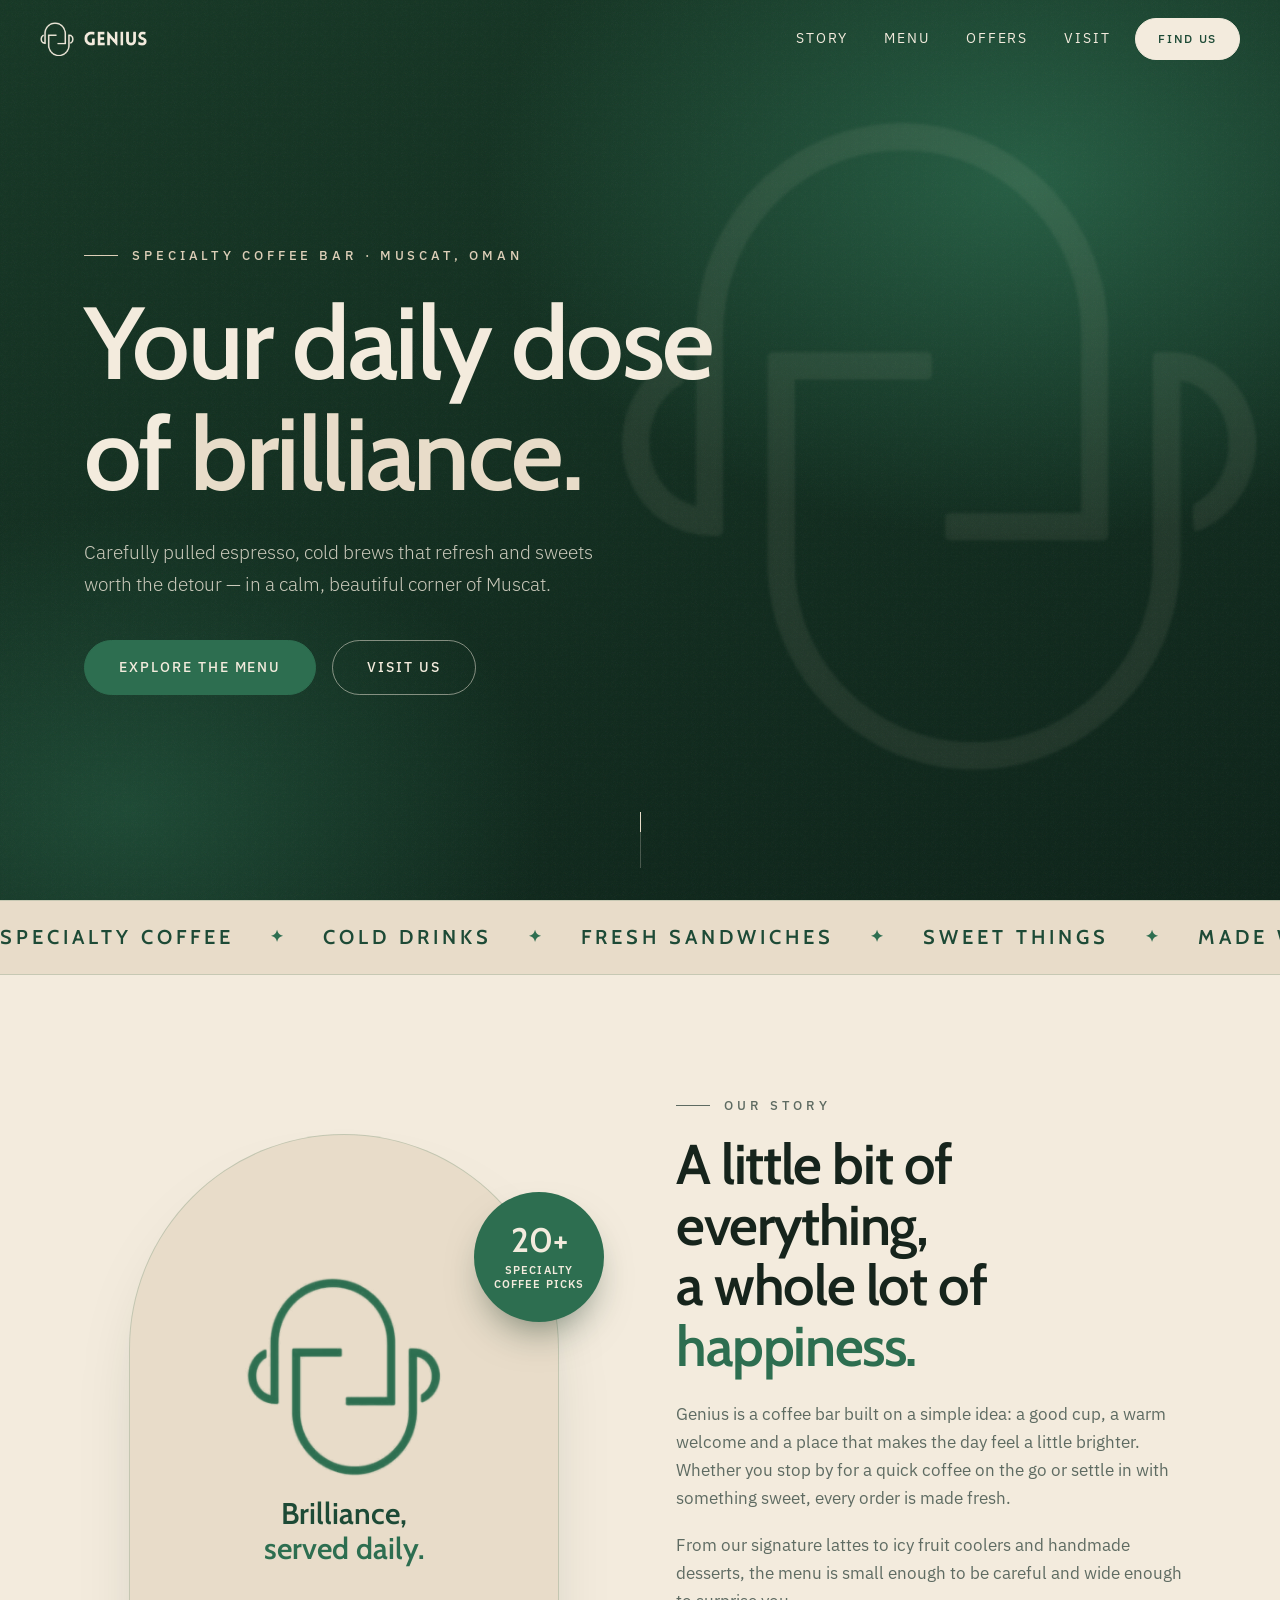
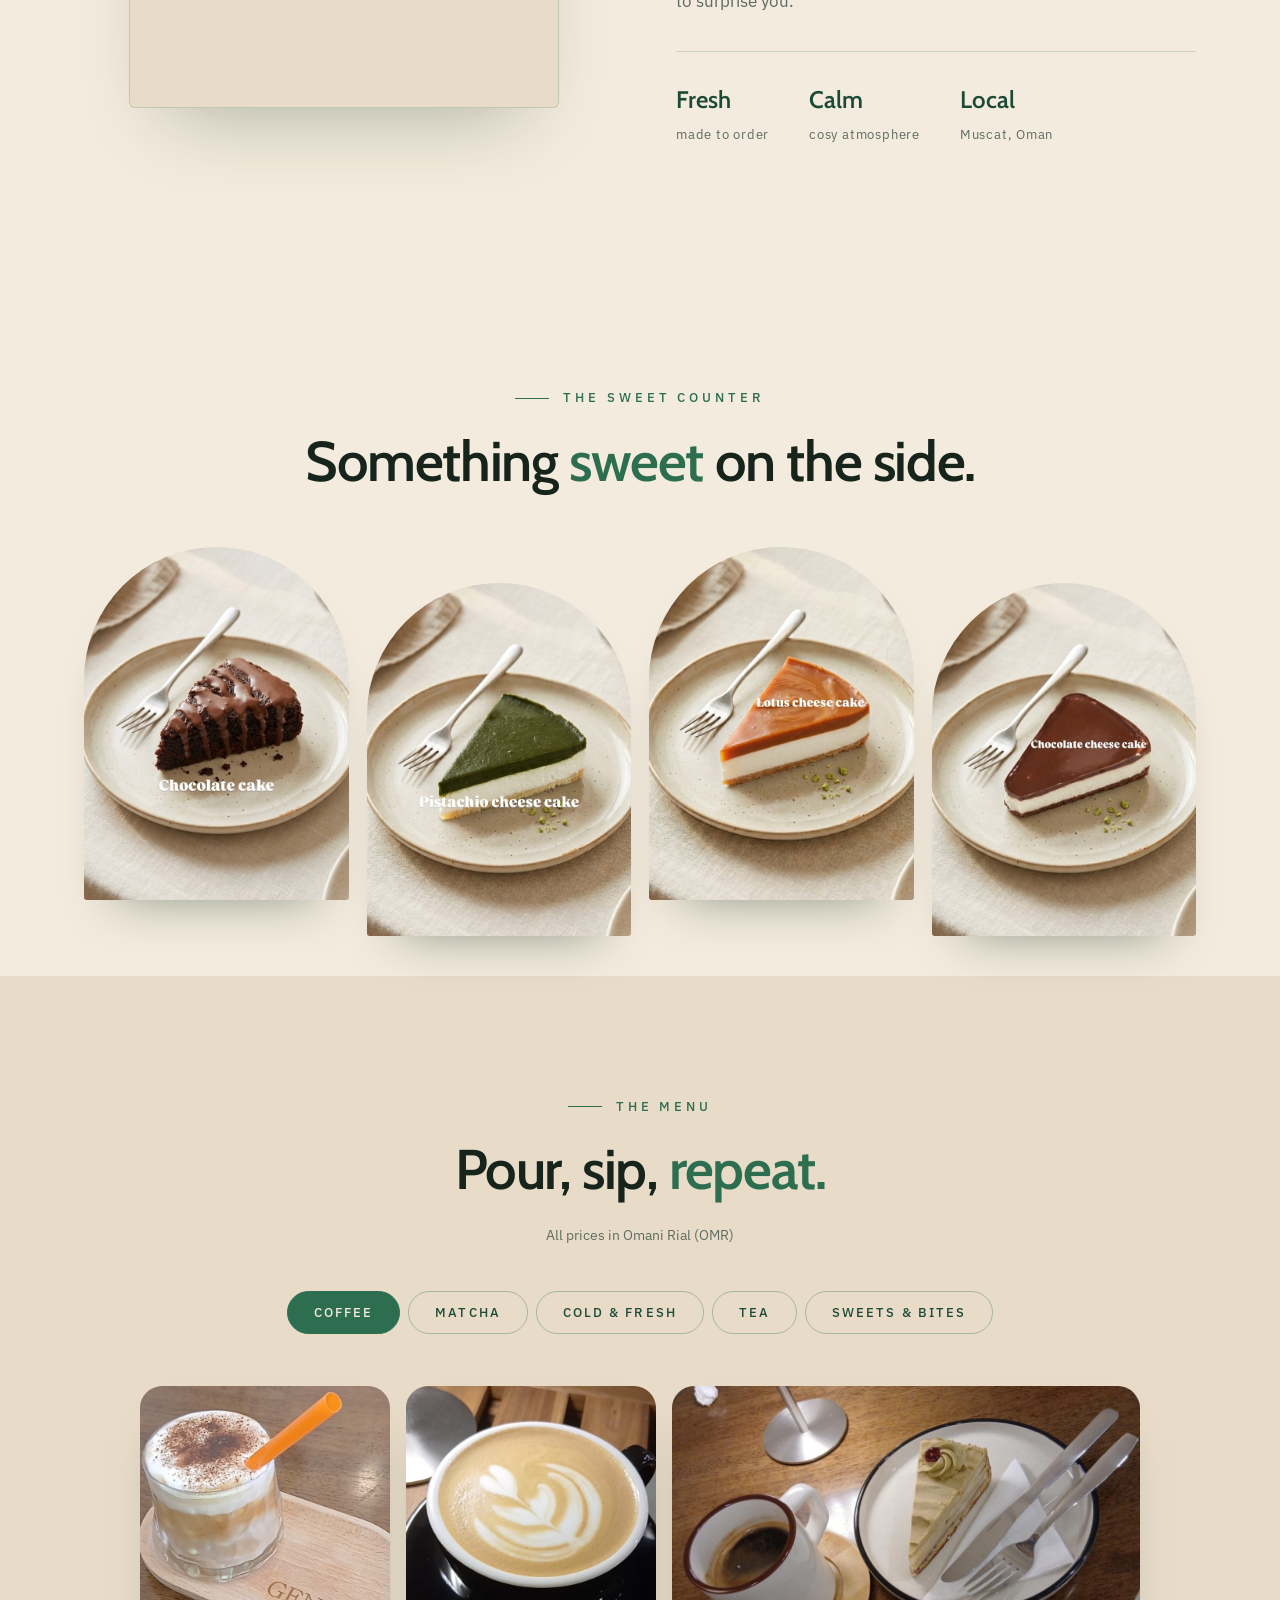
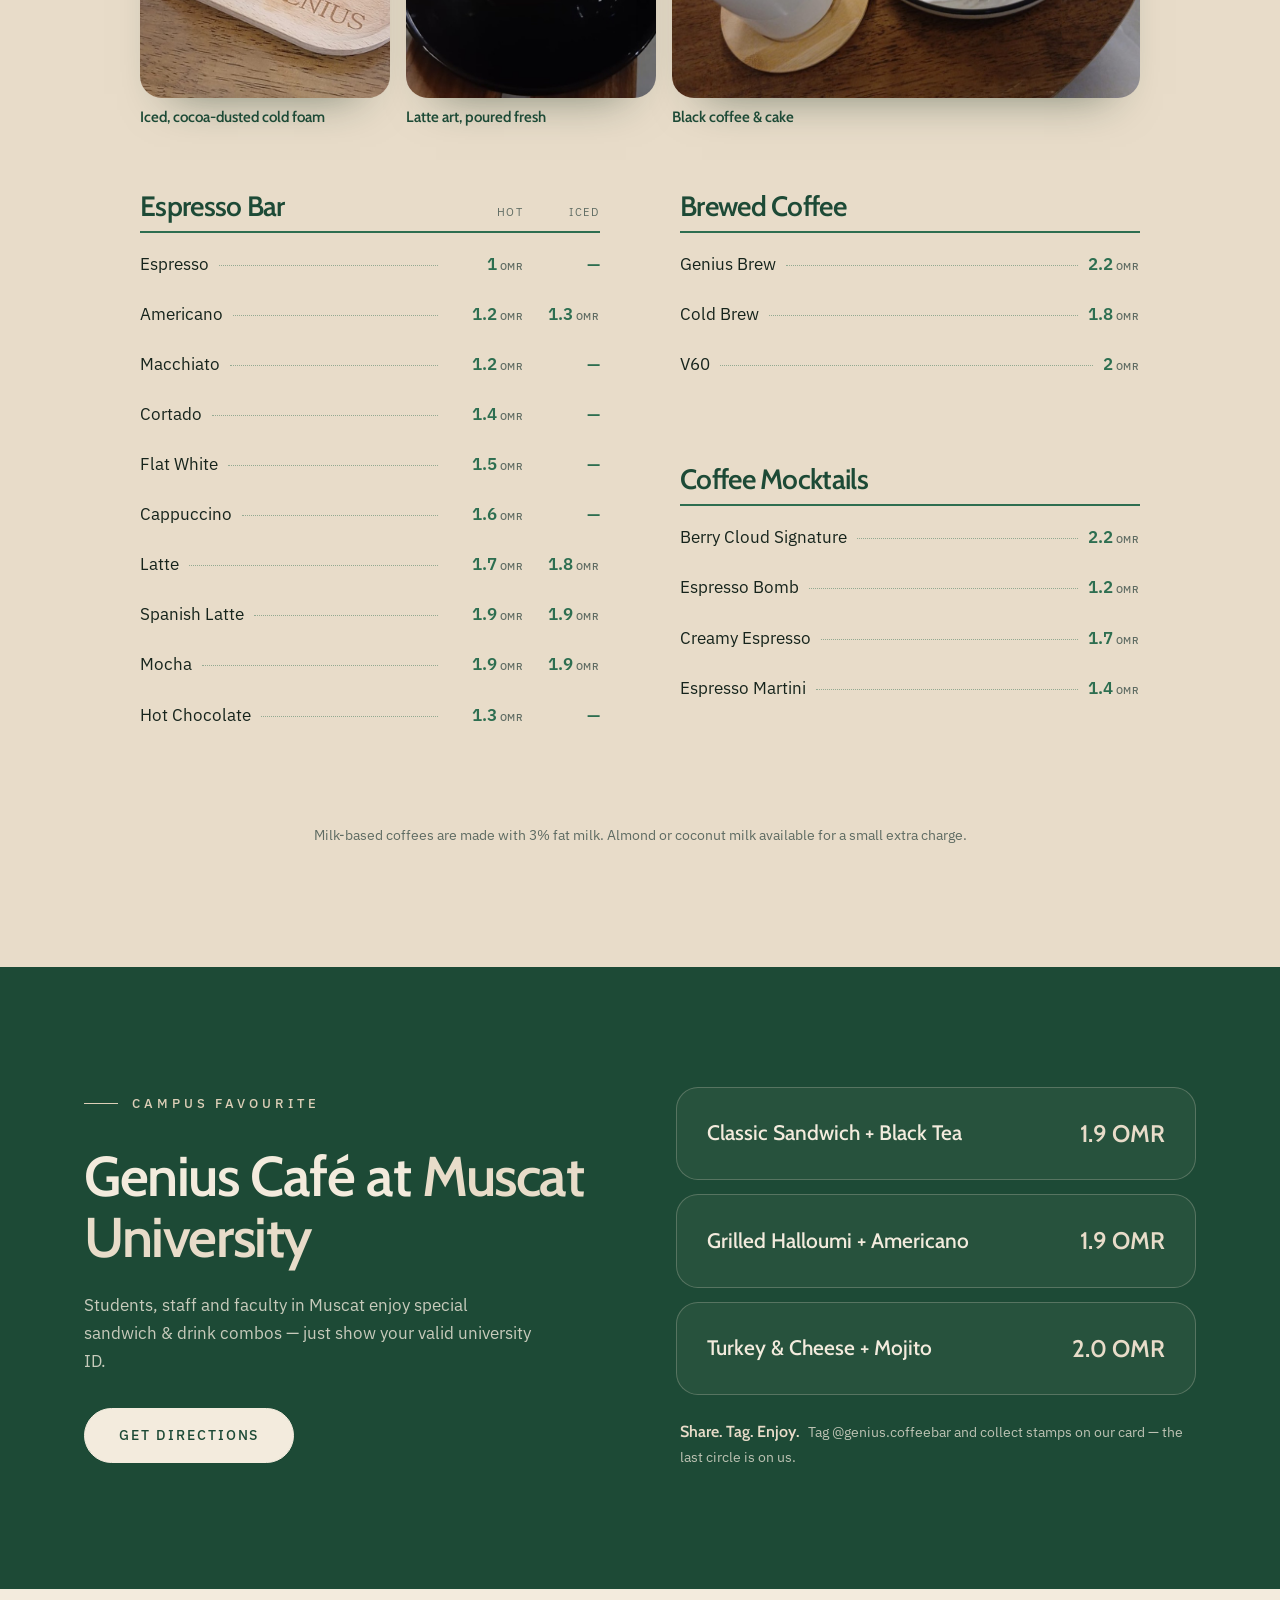
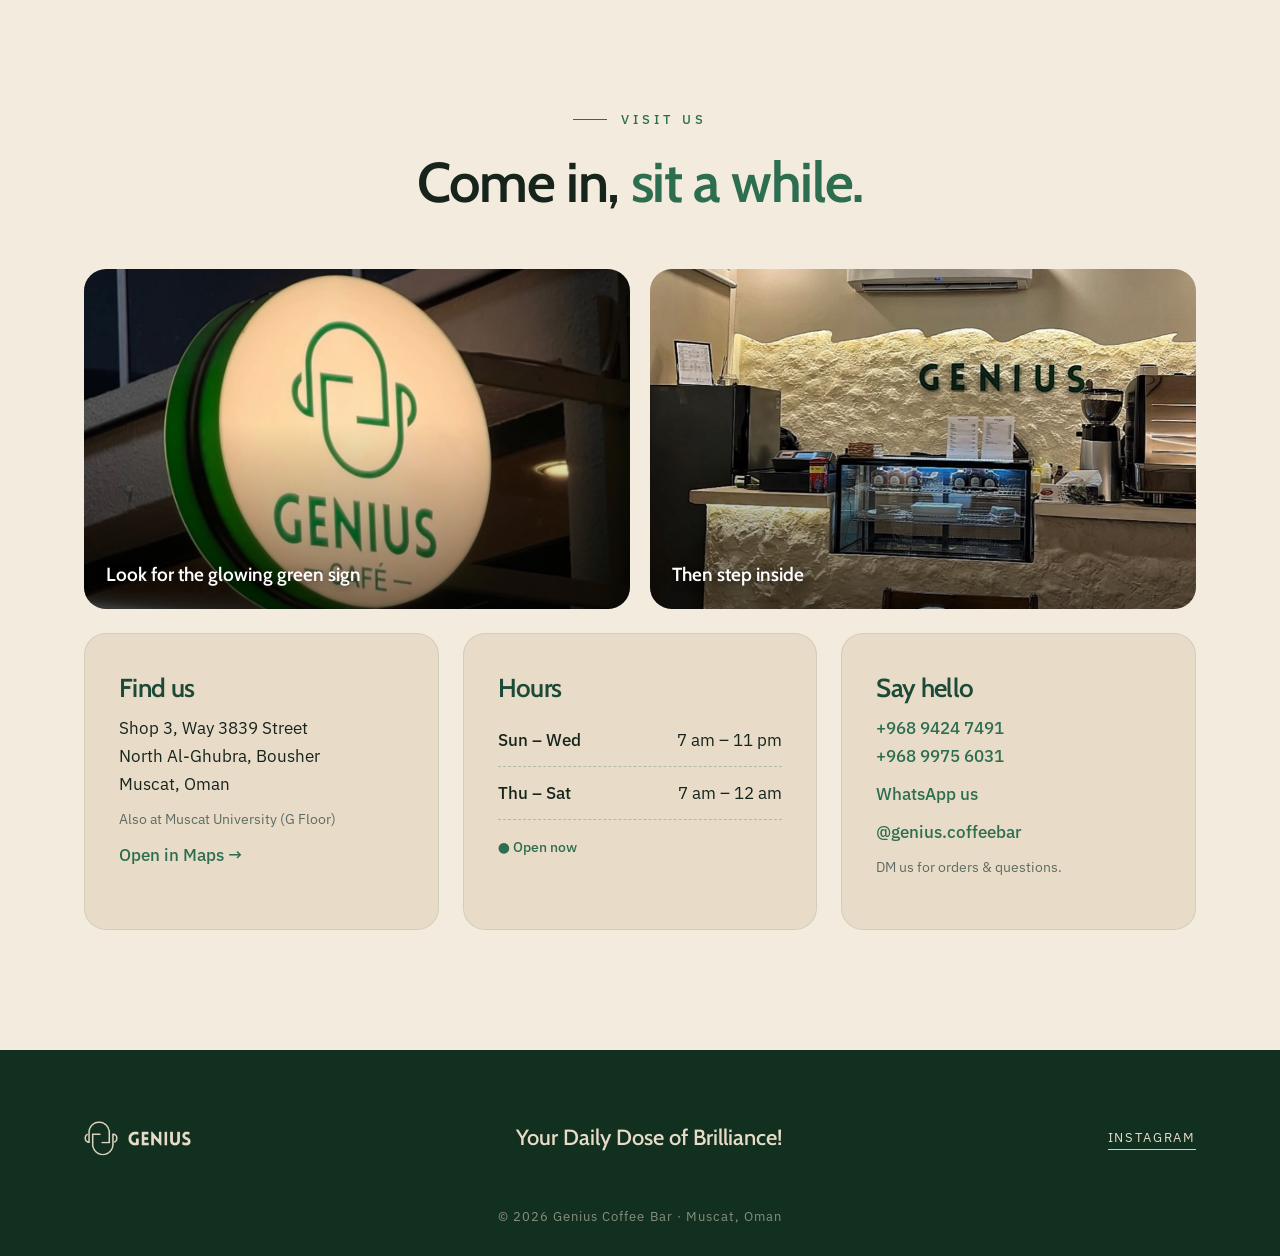
==== index.html @ a186353a "Add strawberry matcha photo to Matcha tab Co-Authored-By: Claude Sonnet 5.5 <noreply@anthropic.com> " ====
<!doctype html>
<html lang="en">
<head>
<meta charset="utf-8">
<meta name="viewport" content="width=device-width, initial-scale=1, viewport-fit=cover">
<meta name="theme-color" content="#12301F">
<title>Genius Coffee Bar — Your Daily Dose of Brilliance | Muscat</title>
<meta name="description" content="Genius Coffee Bar, Muscat. Specialty coffee, cold drinks and sweets. Your daily dose of brilliance.">
<link rel="preconnect" href="https://fonts.googleapis.com">
<link rel="preconnect" href="https://fonts.gstatic.com" crossorigin>
<link href="https://fonts.googleapis.com/css2?family=Cabin:wght@400;500;600;700&family=IBM+Plex+Sans:wght@300;400;500;600&display=swap" rel="stylesheet">
<link rel="stylesheet" href="style.css">
<link rel="icon" href="data:image/svg+xml,%3Csvg xmlns='http://www.w3.org/2000/svg' viewBox='0 0 64 64'%3E%3Ccircle cx='32' cy='32' r='32' fill='%23E8DCC9'/%3E%3Cpath d='M20 30a12 12 0 0124 0v10a12 12 0 01-24 0z' fill='none' stroke='%232D6E50' stroke-width='4'/%3E%3C/svg%3E">
</head>
<body>

<!-- reusable logo mark -->
<svg width="0" height="0" style="position:absolute" aria-hidden="true">
  <symbol id="mark" viewBox="0 0 430 438">
    <mask id="mk" style="mask-type:alpha"><image href="img/mark.png" width="430" height="438"/></mask>
    <rect width="430" height="438" fill="currentColor" mask="url(#mk)"/>
  </symbol>
  <symbol id="word" viewBox="0 0 861 205">
    <mask id="wk" style="mask-type:alpha"><image href="img/wordmark.png" width="861" height="205"/></mask>
    <rect width="861" height="205" fill="currentColor" mask="url(#wk)"/>
  </symbol>
</svg>

<header class="nav" id="nav">
  <a href="#top" class="brand" aria-label="Genius Coffee Bar">
    <svg class="brand-mark"><use href="#mark"/></svg>
    <svg class="brand-word"><use href="#word"/></svg>
  </a>
  <nav class="links" id="links">
    <a href="#story">Story</a>
    <a href="#menu">Menu</a>
    <a href="#offers">Offers</a>
    <a href="#visit">Visit</a>
  </nav>
  <a href="#visit" class="btn btn-sm">Find us</a>
  <button class="burger" id="burger" aria-label="Menu"><i></i><i></i></button>
</header>

<main id="top">

<!-- HERO -->
<section class="hero">
  <div class="hero-bg"></div>
  <div class="hero-inner"><div class="hero-copy">
    <p class="eyebrow reveal">Specialty Coffee Bar · Muscat, Oman</p>
    <h1 class="reveal">Your daily dose<br>of <em>brilliance.</em></h1>
    <p class="lead reveal">Carefully pulled espresso, cold brews that refresh and sweets worth the detour — in a calm, beautiful corner of Muscat.</p>
    <div class="cta reveal">
      <a href="#menu" class="btn">Explore the menu</a>
      <a href="#visit" class="btn btn-ghost">Visit us</a>
    </div>
    </div>
  <div class="hero-mark" aria-hidden="true"><svg><use href="#mark"/></svg></div>
  </div>
  <div class="scroll-cue" aria-hidden="true"><span></span></div>
</section>

<!-- MARQUEE -->
<div class="marquee" aria-hidden="true">
  <div class="track">
    <span>Specialty Coffee</span><i>✦</i><span>Cold Drinks</span><i>✦</i><span>Fresh Sandwiches</span><i>✦</i><span>Sweet Things</span><i>✦</i><span>Made With Care</span><i>✦</i>
    <span>Specialty Coffee</span><i>✦</i><span>Cold Drinks</span><i>✦</i><span>Fresh Sandwiches</span><i>✦</i><span>Sweet Things</span><i>✦</i><span>Made With Care</span><i>✦</i>
  </div>
</div>

<!-- STORY -->
<section class="section story" id="story">
  <div class="wrap grid-2">
    <div class="story-art reveal">
      <div class="arch"><svg><use href="#mark"/></svg><p>Brilliance,<br><em>served daily.</em></p></div>
      <div class="badge">20+<small>specialty<br>coffee picks</small></div>
    </div>
    <div class="story-copy">
      <p class="eyebrow reveal">Our story</p>
      <h2 class="reveal">A little bit of everything,<br>a whole lot of <em>happiness.</em></h2>
      <p class="reveal">Genius is a coffee bar built on a simple idea: a good cup, a warm welcome and a place that makes the day feel a little brighter. Whether you stop by for a quick coffee on the go or settle in with something sweet, every order is made fresh.</p>
      <p class="reveal">From our signature lattes to icy fruit coolers and handmade desserts, the menu is small enough to be careful and wide enough to surprise you.</p>
      <ul class="facts reveal">
        <li><b>Fresh</b><span>made to order</span></li>
        <li><b>Calm</b><span>cosy atmosphere</span></li>
        <li><b>Local</b><span>Muscat, Oman</span></li>
      </ul>
    </div>
  </div>
</section>

<!-- SWEET CORNER -->
<section class="section sweet" id="sweet-corner">
  <div class="wrap">
    <div class="center">
      <p class="eyebrow reveal">The sweet counter</p>
      <h2 class="reveal">Something <em>sweet</em> on the side.</h2>
    </div>
    <div class="gallery">
      <figure class="reveal"><img src="img/chocolate-cake.jpg" alt="Chocolate cake with glaze" loading="lazy"></figure>
      <figure class="reveal"><img src="img/pistachio-cheesecake.jpg" alt="Pistachio cheesecake" loading="lazy"></figure>
      <figure class="reveal"><img src="img/lotus-cheesecake.jpg" alt="Lotus cheesecake" loading="lazy"></figure>
      <figure class="reveal"><img src="img/chocolate-cheesecake.jpg" alt="Chocolate cheesecake" loading="lazy"></figure>
    </div>
  </div>
</section>

<!-- MENU -->
<section class="section menu" id="menu">
  <div class="wrap">
    <div class="center">
      <p class="eyebrow reveal">The menu</p>
      <h2 class="reveal">Pour, sip, <em>repeat.</em></h2>
      <p class="note reveal">All prices in Omani Rial (OMR)</p>
    </div>
    <div class="tabs reveal" role="tablist">
      <button class="tab active" data-tab="coffee" role="tab">Coffee</button>
      <button class="tab" data-tab="matcha" role="tab">Matcha</button>
      <button class="tab" data-tab="cold" role="tab">Cold &amp; Fresh</button>
      <button class="tab" data-tab="tea" role="tab">Tea</button>
      <button class="tab" data-tab="sweet" role="tab">Sweets &amp; Bites</button>
    </div>
    <div class="panel active" id="coffee"><div class="strip s3" aria-label="Coffee gallery"><figure><img src="img/coffee-cold-foam.jpg" alt="Iced, cocoa-dusted cold foam" loading="lazy"><figcaption>Iced, cocoa-dusted cold foam</figcaption></figure><figure><img src="img/coffee-latte-art.jpg" alt="Latte art, poured fresh" loading="lazy"><figcaption>Latte art, poured fresh</figcaption></figure><figure><img src="img/coffee-cake.jpg" alt="Black coffee &amp; cake" loading="lazy"><figcaption>Black coffee &amp; cake</figcaption></figure></div><div id="coffee-list"></div></div>
    <div class="panel has-photo" id="matcha"><div class="plist" id="matcha-list"></div><div class="pduo"><figure class="pphoto"><img src="img/matcha.jpg" alt="Iced matcha latte on a wooden coaster" loading="lazy"></figure><figure class="pphoto"><img src="img/strawberry-matcha.jpg" alt="Strawberry matcha topped with fresh strawberries" loading="lazy"></figure></div></div>
    <div class="panel" id="cold"><div class="strip" aria-label="Cold drinks gallery"><figure><img src="img/red-smoothie.jpg" alt="Red Genius Smoothie" loading="lazy"><figcaption>Red Genius Smoothie</figcaption></figure><figure><img src="img/date-smoothie.jpg" alt="Omani Royal Date Smoothie" loading="lazy"><figcaption>Omani Royal Date Smoothie</figcaption></figure><figure><img src="img/orange-juice.jpg" alt="Fresh-squeezed Orange" loading="lazy"><figcaption>Fresh-squeezed Orange</figcaption></figure><figure><img src="img/drinks-trio.jpg" alt="A little bit of everything" loading="lazy"><figcaption>A little bit of everything</figcaption></figure></div><div id="cold-list"></div></div>
    <div class="panel has-photo" id="tea"><div class="plist" id="tea-list"></div><figure class="pphoto"><img src="img/tea-table.jpg" alt="Fresh tea served in a glass pot" loading="lazy"></figure></div>
    <div class="panel has-photo" id="sweet"><div class="plist" id="sweet-list"></div><figure class="pphoto"><img class="tira" src="img/tiramisu.jpg" alt="Tiramisu in a Genius branded cup, made fresh daily" loading="lazy"></figure></div>
    <p class="note center">Milk-based coffees are made with 3% fat milk. Almond or coconut milk available for a small extra charge.</p>
  </div>
</section>

<!-- OFFERS -->
<section class="section offers" id="offers">
  <div class="wrap grid-2">
    <div>
      <p class="eyebrow light reveal">Campus favourite</p>
      <h2 class="reveal">Genius Café at <em>Muscat University</em></h2>
      <p class="reveal">Students, staff and faculty in Muscat enjoy special sandwich &amp; drink combos — just show your valid university ID.</p>
      <a href="#visit" class="btn btn-light reveal">Get directions</a>
    </div>
    <div class="combos reveal">
      <div><span>Classic Sandwich + Black Tea</span><b>1.9 OMR</b></div>
      <div><span>Grilled Halloumi + Americano</span><b>1.9 OMR</b></div>
      <div><span>Turkey &amp; Cheese + Mojito</span><b>2.0 OMR</b></div>
      <p class="stamp"><b>Share. Tag. Enjoy.</b> Tag @genius.coffeebar and collect stamps on our card — the last circle is on us.</p>
    </div>
  </div>
</section>

<!-- VISIT -->
<section class="section visit" id="visit">
  <div class="wrap">
    <div class="center">
      <p class="eyebrow reveal">Visit us</p>
      <h2 class="reveal">Come in, <em>sit a while.</em></h2>
    </div>
    
    <div class="visit-grid">
    <div class="pair">
      <figure class="reveal"><img src="img/storefront-sign.jpg" alt="The glowing green Genius Café sign" loading="lazy"><figcaption>Look for the glowing green sign</figcaption></figure>
      <figure class="reveal"><img class="int" src="img/interior.jpg" alt="Inside Genius: stone counter and the GENIUS wall" loading="lazy"><figcaption>Then step inside</figcaption></figure>
    </div>
    
    <div class="cards">
      <article class="card reveal">
        <h3>Find us</h3>
        <p>Shop 3, Way 3839 Street<br>North Al-Ghubra, Bousher<br>Muscat, Oman</p>
        <p class="sub">Also at Muscat University (G Floor)</p>
        <a href="https://www.google.com/maps/search/?api=1&query=Genius.Coffeebar+Muscat" target="_blank" rel="noopener">Open in Maps →</a>
      </article>
      <article class="card reveal">
        <h3>Hours</h3>
        <dl>
          <div><dt>Sun – Wed</dt><dd>7 am – 11 pm</dd></div>
          <div><dt>Thu – Sat</dt><dd>7 am – 12 am</dd></div>
        </dl>
        <p class="sub" id="openNow"></p>
      </article>
      <article class="card reveal">
        <h3>Say hello</h3>
        <p><a href="tel:+96894247491">+968 9424 7491</a><br><a href="tel:+96899756031">+968 9975 6031</a></p>
        <p><a href="https://wa.me/96894247491" target="_blank" rel="noopener">WhatsApp us</a></p>
        <p><a href="https://www.instagram.com/genius.coffeebar" target="_blank" rel="noopener">@genius.coffeebar</a></p>
        <p class="sub">DM us for orders &amp; questions.</p>
      </article>
    </div>
    </div>
  </div>
</section>

</main>

<footer class="footer">
  <div class="wrap foot">
    <div class="brand light">
      <svg class="brand-mark"><use href="#mark"/></svg><svg class="brand-word"><use href="#word"/></svg>
    </div>
    <p>Your Daily Dose of Brilliance!</p>
    <a href="https://www.instagram.com/genius.coffeebar" target="_blank" rel="noopener">Instagram</a>
  </div>
  <p class="copy">© <span id="yr"></span> Genius Coffee Bar · Muscat, Oman</p>
</footer>

<nav class="dock" aria-label="Quick actions">
  <a href="tel:+96894247491"><svg viewBox="0 0 24 24" aria-hidden="true"><path d="M6.6 10.8a15 15 0 006.6 6.6l2.2-2.2a1 1 0 011-.25 11 11 0 003.5.56 1 1 0 011 1V20a1 1 0 01-1 1A17 17 0 013 4a1 1 0 011-1h3.5a1 1 0 011 1c0 1.2.2 2.4.57 3.5a1 1 0 01-.25 1z"/></svg>Call</a>
  <a href="https://wa.me/96894247491" target="_blank" rel="noopener"><svg viewBox="0 0 24 24" aria-hidden="true"><path d="M12 2a10 10 0 00-8.6 15L2 22l5.2-1.4A10 10 0 1012 2zm5.2 14.2c-.2.6-1.3 1.2-1.8 1.2-.5.1-1 .2-3.3-.7a11 11 0 01-4.6-4.1c-.4-.5-1.2-1.6-1.2-3s.8-2.1 1-2.4c.3-.3.6-.3.8-.3h.6c.2 0 .5 0 .7.6l.9 2.1c.1.2.1.4 0 .6l-.5.7c-.2.2-.3.3-.1.6.2.3.8 1.3 1.8 2.1 1.2 1 2.2 1.4 2.5 1.5.3.1.5.1.7-.1l.9-1.1c.2-.3.4-.2.7-.1l2 .9c.3.1.5.2.5.4.1.2.1.8-.1 1.4z"/></svg>WhatsApp</a>
  <a href="https://www.google.com/maps/search/?api=1&query=Genius.Coffeebar+Muscat" target="_blank" rel="noopener"><svg viewBox="0 0 24 24" aria-hidden="true"><path d="M12 2a7 7 0 00-7 7c0 5 7 13 7 13s7-8 7-13a7 7 0 00-7-7zm0 9.5A2.5 2.5 0 119.5 9 2.5 2.5 0 0112 11.5z"/></svg>Directions</a>
</nav>

<script src="menu.js"></script>
<script src="script.js"></script>
</body>
</html>
---- style.css ----
:root{
  --cream:#E8DCC9;
  --cream-2:#F3EBDD;
  --cream-3:#DDCFB8;
  --green:#2D6E50;
  --green-d:#1D4A36;
  --green-dd:#12301F;
  --ink:#16241C;
  --muted:#5E6B62;
  --serif:'Cabin','Optima',sans-serif;
  --sans:'IBM Plex Sans',system-ui,sans-serif;
  --r:22px;
}
*{box-sizing:border-box;margin:0;padding:0}
html{scroll-behavior:smooth}
body{font-family:var(--sans);background:var(--cream-2);color:var(--ink);line-height:1.65;font-size:17px;-webkit-font-smoothing:antialiased;overflow-x:hidden}
a{color:inherit;text-decoration:none}
em{font-style:normal;font-weight:inherit;color:var(--green)}
.wrap{max-width:1160px;margin:0 auto;padding:0 24px}
.center{text-align:center}
.grid-2{display:grid;grid-template-columns:1fr 1fr;gap:72px;align-items:center}
.section{padding:120px 0}

/* NAV */
.nav{position:fixed;inset:0 0 auto 0;z-index:50;display:flex;align-items:center;justify-content:space-between;gap:24px;padding:18px 40px;transition:.35s;color:var(--cream-2)}
.nav.solid{background:rgba(243,235,221,.92);backdrop-filter:blur(14px);color:var(--green-d);padding:12px 40px;box-shadow:0 1px 0 rgba(45,110,80,.12)}
.brand{display:flex;align-items:center;gap:10px;font-weight:600;letter-spacing:.28em;font-size:17px}
.brand-mark{width:34px;height:34px}
.links{display:flex;gap:36px;margin-left:auto;font-size:14px;letter-spacing:.14em;text-transform:uppercase}
.links a{position:relative;padding:4px 0}
.links a::after{content:"";position:absolute;left:0;bottom:0;height:1px;width:0;background:currentColor;transition:.3s}
.links a:hover::after{width:100%}
.burger{display:none;background:none;border:0;width:36px;height:36px;position:relative;color:inherit}
.burger i{position:absolute;left:6px;right:6px;height:2px;background:currentColor;transition:.3s}
.burger i:first-child{top:13px}.burger i:last-child{top:21px}

/* BUTTONS */
.btn{display:inline-block;background:var(--green);color:var(--cream-2);padding:15px 34px;border-radius:99px;font-size:14px;letter-spacing:.14em;text-transform:uppercase;font-weight:500;transition:.3s;border:1px solid var(--green)}
.btn:hover{background:var(--green-d);transform:translateY(-2px);box-shadow:0 12px 28px -12px rgba(18,48,31,.6)}
.btn-sm{padding:10px 22px;font-size:12px}
.btn-ghost{background:transparent;color:var(--cream-2);border-color:rgba(243,235,221,.5)}
.btn-ghost:hover{background:var(--cream-2);color:var(--green-d)}
.btn-light{background:var(--cream-2);color:var(--green-d);border-color:var(--cream-2)}
.btn-light:hover{background:#fff}
.nav:not(.solid) .btn{background:var(--cream-2);color:var(--green-d);border-color:var(--cream-2)}

/* HERO */
.hero{position:relative;min-height:100vh;display:flex;align-items:center;color:var(--cream-2);background:var(--green-dd);overflow:hidden}
.hero-bg{position:absolute;inset:0;background:
  radial-gradient(900px 600px at 80% 20%,rgba(45,110,80,.75),transparent 60%),
  radial-gradient(700px 500px at 10% 90%,rgba(45,110,80,.45),transparent 60%),
  linear-gradient(160deg,#173826,#0E241A)}
.hero-bg::after{content:"";position:absolute;inset:0;opacity:.07;background-image:url("data:image/svg+xml,%3Csvg xmlns='http://www.w3.org/2000/svg' width='160' height='160'%3E%3Cfilter id='n'%3E%3CfeTurbulence baseFrequency='.9' numOctaves='2'/%3E%3C/filter%3E%3Crect width='100%25' height='100%25' filter='url(%23n)'/%3E%3C/svg%3E")}
.hero-inner{position:relative;z-index:2;max-width:1160px;margin:0 auto;padding:140px 24px 100px;width:100%}
.eyebrow{font-size:13px;letter-spacing:.3em;text-transform:uppercase;color:var(--green);font-weight:500;margin-bottom:22px;display:flex;align-items:center;gap:14px}
.eyebrow::before{content:"";width:34px;height:1px;background:currentColor}
.center .eyebrow{justify-content:center}
.hero .eyebrow,.eyebrow.light{color:var(--cream-3)}
h1,h2,h3{font-family:var(--serif);font-weight:600;line-height:1.08;letter-spacing:-.025em}
h1{font-size:clamp(46px,8vw,112px);margin-bottom:28px}
h1 em{color:var(--cream)}
h2{font-size:clamp(34px,4.4vw,56px);margin-bottom:24px}
.lead{max-width:520px;font-size:19px;color:rgba(243,235,221,.82);margin-bottom:40px;font-weight:300}
.cta{display:flex;gap:16px;flex-wrap:wrap}
.hero-mark{position:absolute;right:-4vw;top:50%;transform:translateY(-50%);width:min(52vw,720px);aspect-ratio:1;color:rgba(232,220,201,.08);z-index:1;animation:float 9s ease-in-out infinite}
.hero-mark svg{width:100%;height:100%}
@keyframes float{50%{transform:translateY(-52%) rotate(2deg)}}
.scroll-cue{position:absolute;bottom:32px;left:50%;width:1px;height:56px;background:rgba(243,235,221,.25);overflow:hidden;z-index:2}
.scroll-cue span{display:block;width:1px;height:20px;background:var(--cream);animation:cue 2s infinite}
@keyframes cue{from{transform:translateY(-20px)}to{transform:translateY(56px)}}

/* MARQUEE */
.marquee{background:var(--cream);border-block:1px solid rgba(45,110,80,.18);overflow:hidden;padding:20px 0;color:var(--green-d)}
.track{display:flex;gap:36px;width:max-content;animation:slide 32s linear infinite;font-family:var(--serif);font-size:20px;font-weight:600;letter-spacing:.2em;text-transform:uppercase;white-space:nowrap}
.track i{font-style:normal;color:var(--green);font-size:16px;align-self:center}
@keyframes slide{to{transform:translateX(-50%)}}

/* STORY */
.story-art{position:relative;display:flex;justify-content:center}
.arch{width:min(100%,430px);aspect-ratio:3/4;border-radius:999px 999px 28px 28px;background:var(--cream);display:flex;flex-direction:column;align-items:center;justify-content:center;gap:20px;color:var(--green);box-shadow:inset 0 0 0 1px rgba(45,110,80,.2),0 40px 80px -40px rgba(18,48,31,.35)}
.arch svg{width:46%}
.arch p{font-family:var(--serif);font-weight:600;font-size:30px;line-height:1.15;text-align:center;color:var(--green-d)}
.badge{position:absolute;right:2%;bottom:8%;width:130px;height:130px;border-radius:50%;background:var(--green);color:var(--cream-2);display:flex;flex-direction:column;align-items:center;justify-content:center;font-family:var(--serif);font-weight:600;font-size:34px;line-height:1;text-align:center;box-shadow:0 20px 40px -16px rgba(18,48,31,.6)}
.badge small{font-family:var(--sans);font-size:11px;letter-spacing:.1em;text-transform:uppercase;margin-top:6px;line-height:1.3}
.story-copy p{color:var(--muted);margin-bottom:18px;max-width:520px}
.facts{list-style:none;display:flex;gap:40px;margin-top:36px;padding-top:28px;border-top:1px solid rgba(45,110,80,.2)}
.facts b{display:block;font-family:var(--serif);font-size:24px;font-weight:600;color:var(--green-d)}
.facts span{font-size:13px;color:var(--muted);letter-spacing:.06em}

/* MENU */
.menu{background:var(--cream)}
.tabs{display:flex;justify-content:center;gap:8px;flex-wrap:wrap;margin:44px 0 52px}
.tab{font:500 13px var(--sans);letter-spacing:.16em;text-transform:uppercase;padding:12px 26px;border-radius:99px;border:1px solid rgba(45,110,80,.35);background:transparent;color:var(--green-d);cursor:pointer;transition:.3s}
.tab:hover{background:rgba(45,110,80,.1)}
.tab.active{background:var(--green);border-color:var(--green);color:var(--cream-2)}
.panel{display:none;grid-template-columns:1fr 1fr;gap:0 72px;max-width:900px;margin:0 auto}
.panel.active{display:grid;animation:fade .5s}
@keyframes fade{from{opacity:0;transform:translateY(10px)}}
.item{padding:26px 0;border-bottom:1px dashed rgba(45,110,80,.35)}
.item h3{font-size:26px;color:var(--green-d);margin-bottom:4px}
.item p{font-size:15px;color:var(--muted)}
.item b{color:var(--green);font-weight:600}
.note{margin-top:40px;font-size:14px;color:var(--muted)}

/* OFFERS */
.offers{background:var(--green-d);color:var(--cream-2)}
.offers em{color:var(--cream)}
.offers p{color:rgba(243,235,221,.8);margin-bottom:32px;max-width:460px}
.combos{display:grid;gap:14px}
.combos div{display:flex;justify-content:space-between;align-items:center;gap:20px;padding:26px 30px;border:1px solid rgba(232,220,201,.25);border-radius:var(--r);background:rgba(232,220,201,.05);transition:.3s}
.combos div:hover{background:rgba(232,220,201,.12);transform:translateX(6px)}
.combos span{font-family:var(--serif);font-weight:500;font-size:21px}
.combos b{font-family:var(--serif);font-size:24px;font-weight:600;color:var(--cream);white-space:nowrap}

/* VISIT */
.cards{display:grid;grid-template-columns:repeat(3,1fr);gap:24px;margin-top:56px}
.card{background:var(--cream);border-radius:var(--r);padding:40px 34px;transition:.35s;border:1px solid rgba(45,110,80,.12)}
.card:hover{transform:translateY(-6px);box-shadow:0 30px 50px -30px rgba(18,48,31,.4)}
.card h3{font-size:26px;color:var(--green-d);margin-bottom:18px}
.card p{margin-bottom:10px}
.card a{color:var(--green);font-weight:500;border-bottom:1px solid transparent;transition:.2s}
.card a:hover{border-color:currentColor}
.sub{font-size:14px;color:var(--muted)}
dl div{display:flex;justify-content:space-between;padding:12px 0;border-bottom:1px dashed rgba(45,110,80,.3)}
dt{font-weight:500}
#openNow{margin-top:16px;font-weight:500}
#openNow.open{color:var(--green)}

/* FOOTER */
.footer{background:var(--green-dd);color:var(--cream);padding:70px 0 28px}
.foot{display:flex;justify-content:space-between;align-items:center;gap:20px;flex-wrap:wrap}
.foot p{font-family:var(--serif);font-weight:500;font-size:22px}
.foot a{letter-spacing:.14em;text-transform:uppercase;font-size:13px;border-bottom:1px solid var(--cream-3)}
.copy{text-align:center;margin-top:50px;font-size:13px;color:rgba(232,220,201,.55);letter-spacing:.08em}

/* REVEAL */
.reveal{opacity:0;transform:translateY(28px);transition:opacity .9s ease,transform .9s ease}
.reveal.in{opacity:1;transform:none}

/* MOBILE */
@media(max-width:860px){
  .section{padding:84px 0}
  .grid-2{grid-template-columns:1fr;gap:48px}
  .nav,.nav.solid{padding:14px 20px}
  .burger{display:block;margin-left:auto}
  .btn-sm{display:none}
  .links{position:fixed;inset:0;background:var(--green-dd);color:var(--cream-2);flex-direction:column;align-items:center;justify-content:center;gap:30px;font-size:22px;font-family:var(--serif);text-transform:none;letter-spacing:.04em;opacity:0;pointer-events:none;transition:.35s;margin:0}
  .links.open{opacity:1;pointer-events:auto}
  .burger{z-index:60}
  .nav.menu-open{color:var(--cream-2)}
  .panel{grid-template-columns:1fr}
  .cards{grid-template-columns:1fr}
  .facts{gap:24px}
  .hero-mark{width:90vw;right:-30vw}
  .combos div{padding:20px}
  .combos span{font-size:20px}
}
@media(prefers-reduced-motion:reduce){*{animation:none!important;transition:none!important}.reveal{opacity:1;transform:none}}

/* SWEET GALLERY */
.sweet{padding-bottom:40px}
.gallery{display:grid;grid-template-columns:repeat(4,1fr);gap:18px;margin-top:56px}
.gallery figure{overflow:hidden;border-radius:999px 999px var(--r) var(--r);aspect-ratio:3/4;box-shadow:0 30px 50px -34px rgba(18,48,31,.5)}
.gallery figure:nth-child(even){margin-top:36px}
.gallery img{width:100%;height:100%;object-fit:cover;display:block;transition:transform .9s ease}
.gallery figure:hover img{transform:scale(1.07)}

/* MENU LIST (override old item layout) */
.panel{max-width:1000px;grid-template-columns:1fr 1fr;gap:20px 80px;align-items:start}
.group{break-inside:avoid;margin-bottom:28px}
.ghead{display:flex;justify-content:space-between;align-items:end;padding-bottom:10px;border-bottom:2px solid var(--green);margin-bottom:6px}
.ghead h3{font-size:28px;color:var(--green-d)}
.cols{display:flex;gap:0;font-size:11px;letter-spacing:.16em;text-transform:uppercase;color:var(--muted)}
.cols span{width:54px;text-align:right}
.group ul{list-style:none}
.group li{display:flex;align-items:baseline;gap:10px;padding:11px 0}
.group .n{font-size:17px}
.group .dots{flex:1;border-bottom:1px dotted rgba(45,110,80,.45);transform:translateY(-4px)}
.group .p1 b,.group .p2 b{font-family:var(--sans);font-variant-numeric:tabular-nums;font-size:17px;font-weight:600;color:var(--green)}
.group .p2{display:flex}
.group .p2 b{width:54px;text-align:right}
.menu .note{margin-top:10px}
@media(max-width:860px){
  .gallery{grid-template-columns:1fr 1fr}
  .gallery figure:nth-child(even){margin-top:0}
  .panel{grid-template-columns:1fr;gap:10px}
  .tabs{gap:6px}.tab{padding:10px 16px;font-size:12px}
}
#coffee .group:first-child{grid-row:span 2}@media(max-width:860px){#coffee .group:first-child{grid-row:auto}}

/* currency */
.group b:not(.na)::after{content:" OMR";font-family:var(--sans);font-size:10px;font-weight:500;letter-spacing:.08em;color:var(--muted)}
.cols span{width:76px}.group .p2 b{width:76px}

/* PHOTOS */
.hero-inner{display:grid;grid-template-columns:1.15fr .85fr;gap:56px;align-items:center}
.hero-copy h1{font-size:clamp(44px,6.4vw,92px)}
.hero-photo{justify-self:end;width:min(100%,400px);aspect-ratio:3/4;border-radius:999px 999px 28px 28px;overflow:hidden;position:relative;box-shadow:0 0 0 1px rgba(232,220,201,.3),0 0 0 12px rgba(232,220,201,.06),0 40px 80px -30px rgba(0,0,0,.6)}
.hero-photo img{width:100%;height:100%;object-fit:cover;display:block}
.arch.photo{padding:0;overflow:hidden;background:var(--cream)}
.arch.photo img{width:100%;height:100%;object-fit:cover;display:block}
.gallery img.tira{object-position:30% 50%}
.banner{margin:48px 0 0;position:relative;border-radius:var(--r);overflow:hidden;height:340px}
.banner img{width:100%;height:100%;object-fit:cover;object-position:center 45%;display:block}
.banner figcaption{position:absolute;left:24px;bottom:20px;color:#fff;font-family:var(--serif);font-weight:600;font-size:20px;text-shadow:0 2px 12px rgba(0,0,0,.6)}
.banner::after{content:"";position:absolute;inset:auto 0 0 0;height:50%;background:linear-gradient(transparent,rgba(0,0,0,.45));pointer-events:none}
.banner figcaption{z-index:2}
.cards{margin-top:24px}
.stamp{margin:10px 4px 0!important;font-size:14px;max-width:none!important;color:rgba(243,235,221,.75)!important}
.stamp b{color:var(--cream);font-family:var(--serif);font-size:16px;margin-right:6px}
@media(max-width:860px){
  .hero-inner{grid-template-columns:1fr;gap:36px;padding-top:110px}
  .hero-photo{justify-self:center;width:min(78%,320px)}
  .hero{align-items:flex-start}
  .banner{height:220px}
}

/* VISIT LAYOUT */
.visit-grid{display:grid;grid-template-columns:.9fr 1.1fr;gap:24px;margin-top:56px;align-items:stretch}
.visit-grid .banner{height:auto;min-height:480px;margin:0}
.visit-grid .cards{grid-template-columns:1fr;margin:0;gap:18px}
.visit-grid .card{padding:28px 30px}
.visit-grid .card h3{margin-bottom:12px}
@media(max-width:860px){.visit-grid{grid-template-columns:1fr}.visit-grid .banner{min-height:300px}}
.visit-grid .banner{min-height:0;aspect-ratio:1/1;align-self:start;position:sticky;top:90px}
.visit-grid .banner img{object-position:46% 50%}
@media(max-width:860px){.visit-grid .banner{position:static;aspect-ratio:4/3}}

/* PANEL PHOTOS */
.panel.has-photo{grid-template-columns:1.1fr .9fr;gap:56px;align-items:center;max-width:1000px}
.panel.has-photo .plist{display:block}
.pphoto{margin:0;aspect-ratio:3/4;max-height:520px;width:100%;border-radius:999px 999px var(--r) var(--r);overflow:hidden;box-shadow:0 30px 50px -34px rgba(18,48,31,.5)}
.pphoto img{width:100%;height:100%;object-fit:cover;display:block}
#matcha .pphoto img{object-position:50% 70%}
/* visit back to plain cards */
.visit-grid{display:block;margin-top:56px}
.visit-grid .cards{grid-template-columns:repeat(3,1fr);gap:24px}
.visit-grid .card{padding:40px 34px}
@media(max-width:860px){.panel.has-photo{grid-template-columns:1fr;gap:28px}.pphoto{max-height:380px;max-width:320px;margin:0 auto}.visit-grid .cards{grid-template-columns:1fr}}
.menu .note.center{margin-top:56px}
.badge{bottom:auto;top:10%;right:0}

/* REVERT hero/story art, 3-up gallery, visit pair */
.hero-inner{display:block}
.hero-copy h1{font-size:clamp(46px,8vw,108px)}
.gallery{grid-template-columns:repeat(3,1fr);max-width:860px;margin-inline:auto}
.pphoto img.tira{object-position:30% 50%}
.pair{display:grid;grid-template-columns:1fr 1fr;gap:20px;margin-bottom:24px}
.pair figure{position:relative;margin:0;height:340px;border-radius:var(--r);overflow:hidden}
.pair img{width:100%;height:100%;object-fit:cover;display:block}
.pair img.int{object-position:50% 36%}
.pair figure::after{content:"";position:absolute;inset:auto 0 0 0;height:55%;background:linear-gradient(transparent,rgba(0,0,0,.5));pointer-events:none}
.pair figcaption{position:absolute;left:22px;bottom:18px;z-index:2;color:#fff;font-family:var(--serif);font-weight:600;font-size:19px;text-shadow:0 2px 10px rgba(0,0,0,.5)}
@media(max-width:860px){.pair{grid-template-columns:1fr}.pair figure{height:240px}.gallery{grid-template-columns:1fr 1fr}.hero-copy h1{font-size:clamp(44px,13vw,70px)}}
.pair img:not(.int){object-position:50% 78%}
.gallery{grid-template-columns:repeat(4,1fr);max-width:1160px}@media(max-width:860px){.gallery{grid-template-columns:1fr 1fr}}

/* ===== MOBILE UX ===== */
html{scroll-padding-top:72px;-webkit-text-size-adjust:100%}
a,button{-webkit-tap-highlight-color:transparent}
.dock{display:none}
@media(max-width:860px){
  body{font-size:16px;padding-bottom:calc(72px + env(safe-area-inset-bottom))}
  .wrap{padding:0 20px}
  .section{padding:68px 0}
  .hero{min-height:100svh;min-height:100vh}
  @supports(height:100svh){.hero{min-height:100svh}}
  .hero-inner{padding:112px 20px 120px}
  .hero-copy h1{font-size:clamp(42px,12.5vw,64px);margin-bottom:20px}
  .lead{font-size:17px;margin-bottom:30px}
  .cta{flex-direction:column;align-items:stretch}
  .cta .btn{text-align:center;padding:16px 24px}
  .scroll-cue{display:none}
  .hero-mark{width:120vw;right:-55vw;opacity:.8}
  .burger{width:44px;height:44px}
  .burger i{left:9px;right:9px}.burger i:first-child{top:16px}.burger i:last-child{top:26px}
  .links a{padding:10px 24px}
  .eyebrow{font-size:12px;letter-spacing:.22em}
  h2{font-size:clamp(30px,8.4vw,40px)}
  .marquee .track{font-size:15px;gap:24px}
  /* story */
  .arch{width:min(78%,320px)}
  .badge{width:104px;height:104px;font-size:28px;right:2%;top:6%}
  .facts{gap:20px;flex-wrap:wrap}
  /* sweet */
  .gallery{gap:12px;margin-top:36px}
  .gallery figure{margin-top:0!important}
  /* menu */
  .tabs{flex-wrap:nowrap;justify-content:flex-start;overflow-x:auto;scroll-snap-type:x proximity;margin:28px -20px 32px;padding:4px 20px 10px;scrollbar-width:none;position:sticky;top:60px;z-index:20;background:linear-gradient(var(--cream) 75%,transparent)}
  .tabs::-webkit-scrollbar{display:none}
  .tab{flex:0 0 auto;scroll-snap-align:center;min-height:44px;padding:11px 20px}
  .ghead h3{font-size:25px}
  .group li{padding:12px 0}
  .group .n{font-size:16px}
  .cols span,.group .p2 b{width:68px}
  .panel.has-photo .pphoto{order:-1;max-width:260px}
  .menu .note.center{margin-top:36px}
  /* offers */
  .combos div{flex-direction:column;align-items:flex-start;gap:4px}
  .combos span{font-size:19px}
  .offers .btn{display:block;text-align:center}
  /* visit */
  .pair figure{height:210px}
  .card{padding:28px 24px}
  .visit-grid .card{padding:28px 24px}
  .card a{display:inline-block;padding:6px 0}
  /* dock */
  .dock{display:grid;grid-template-columns:repeat(3,1fr);position:fixed;left:12px;right:12px;bottom:calc(10px + env(safe-area-inset-bottom));z-index:55;background:rgba(18,48,31,.94);backdrop-filter:blur(14px);border-radius:20px;padding:6px;box-shadow:0 14px 34px -10px rgba(0,0,0,.55)}
  .dock a{display:flex;flex-direction:column;align-items:center;justify-content:center;gap:3px;min-height:54px;color:var(--cream-2);font-size:12px;letter-spacing:.06em;border-radius:14px}
  .dock a:active{background:rgba(232,220,201,.14)}
  .dock svg{width:20px;height:20px;fill:var(--cream)}
  .footer{padding-bottom:30px}
}
@media(max-width:380px){.cols span,.group .p2 b{width:60px}.group .n{font-size:15px}}
@media(max-width:860px){
  .pair figure{height:auto;aspect-ratio:4/3}
  .pair img:not(.int){object-position:50% 60%}
  .pair figure::after{inset:0 0 auto 0;height:45%;background:linear-gradient(rgba(0,0,0,.55),transparent)}
  .pair figcaption{top:14px;bottom:auto;font-size:17px}
}

/* REAL LOGO (mask-based, recolours with currentColor) */
.brand-mark{width:34px;height:auto;aspect-ratio:430/438}
.brand-word{height:15px;width:auto;aspect-ratio:861/205}
.arch svg{height:auto;aspect-ratio:430/438}
.hero-mark svg{aspect-ratio:430/438}

/* COLD & FRESH photo strip */
.strip{display:grid;grid-template-columns:repeat(4,1fr);gap:16px;margin-bottom:44px}
.strip figure{margin:0}
.strip img{width:100%;aspect-ratio:4/5;object-fit:cover;display:block;border-radius:var(--r);box-shadow:0 26px 44px -30px rgba(18,48,31,.55)}
.strip figcaption{margin-top:10px;font-family:var(--serif);font-weight:600;font-size:15px;color:var(--green-d);line-height:1.25}
@media(max-width:860px){
  .strip{display:flex;overflow-x:auto;scroll-snap-type:x mandatory;gap:12px;margin:0 0 32px;padding:0 0 4px;scrollbar-width:none}
  .strip::-webkit-scrollbar{display:none}
  .strip figure{flex:0 0 58%;scroll-snap-align:start}
}
#cold-list{display:contents}
.panel>.strip{grid-column:1/-1}
.strip img[src*="date"]{object-position:85% 50%}
#coffee-list{display:contents}
.strip.s3{grid-template-columns:1fr 1fr 1.875fr}
.strip img[src*="coffee-cake"]{aspect-ratio:3/2}
@media(max-width:860px){.strip.s3 figure{flex:0 0 58%}.strip.s3 figure:last-child{flex:0 0 88%}}

/* matcha photo pair */
.pduo{display:grid;grid-template-columns:1fr 1fr;gap:14px;align-items:start}
.pduo .pphoto:nth-child(2){margin-top:34px}
#matcha .pduo .pphoto img{object-position:50% 50%}
#matcha .pduo .pphoto:first-child img{object-position:50% 70%}
@media(max-width:860px){.pduo{max-width:360px;margin:0 auto;width:100%}.pduo .pphoto{max-width:none;margin:0}}
@media(max-width:560px){.panel.has-photo .pduo .pphoto{max-width:none}}
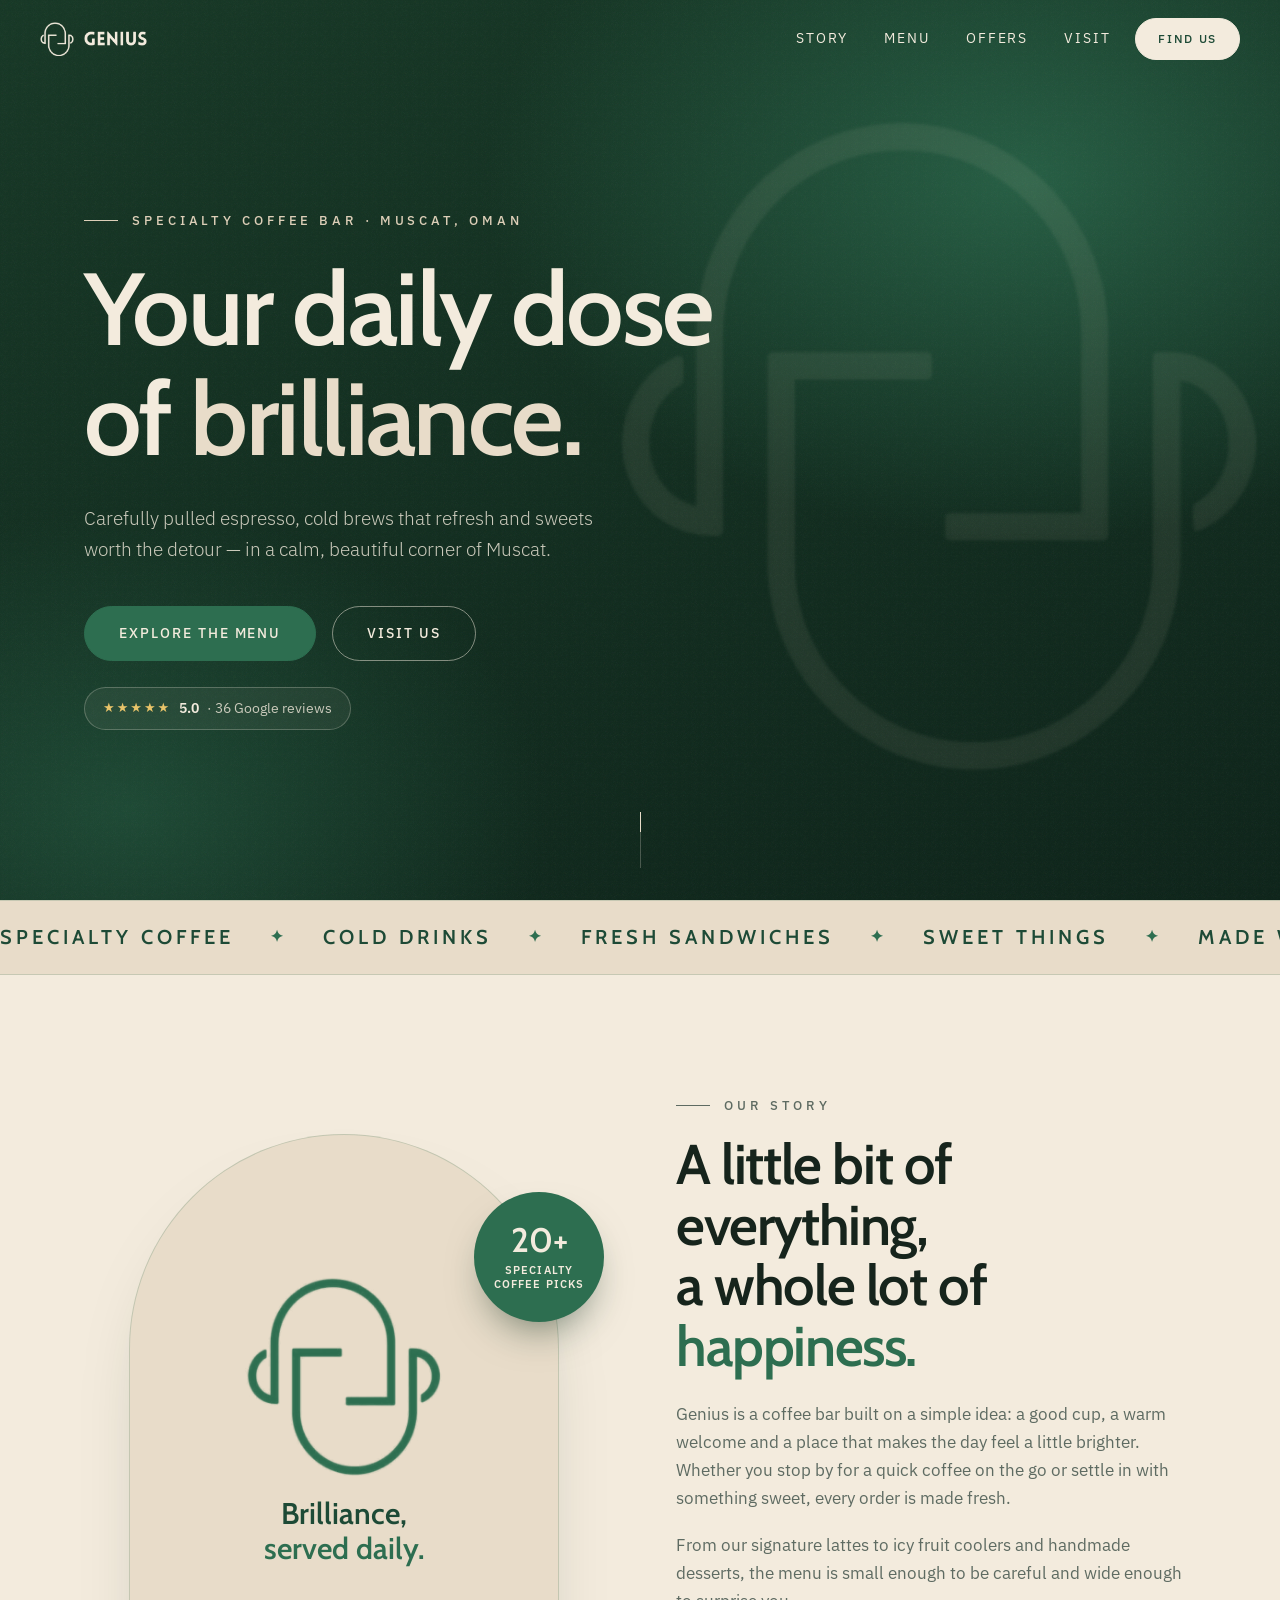
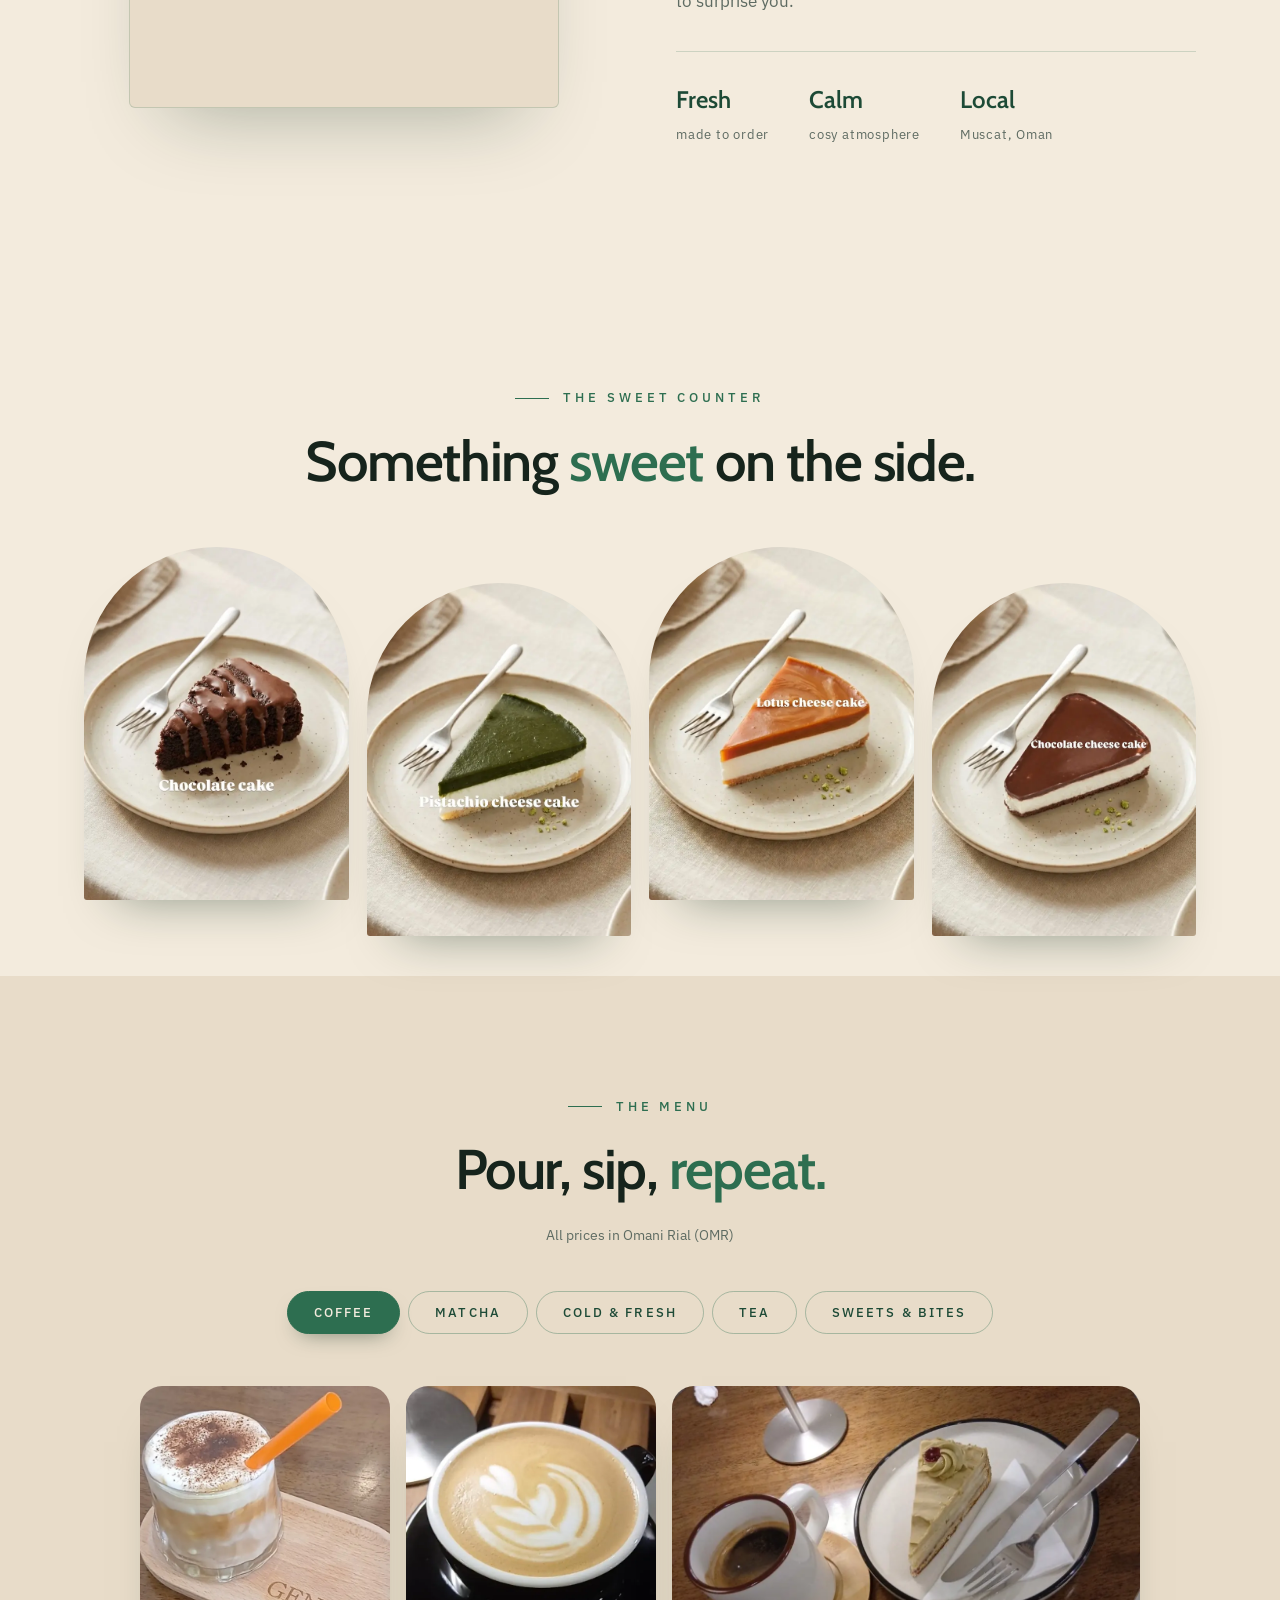
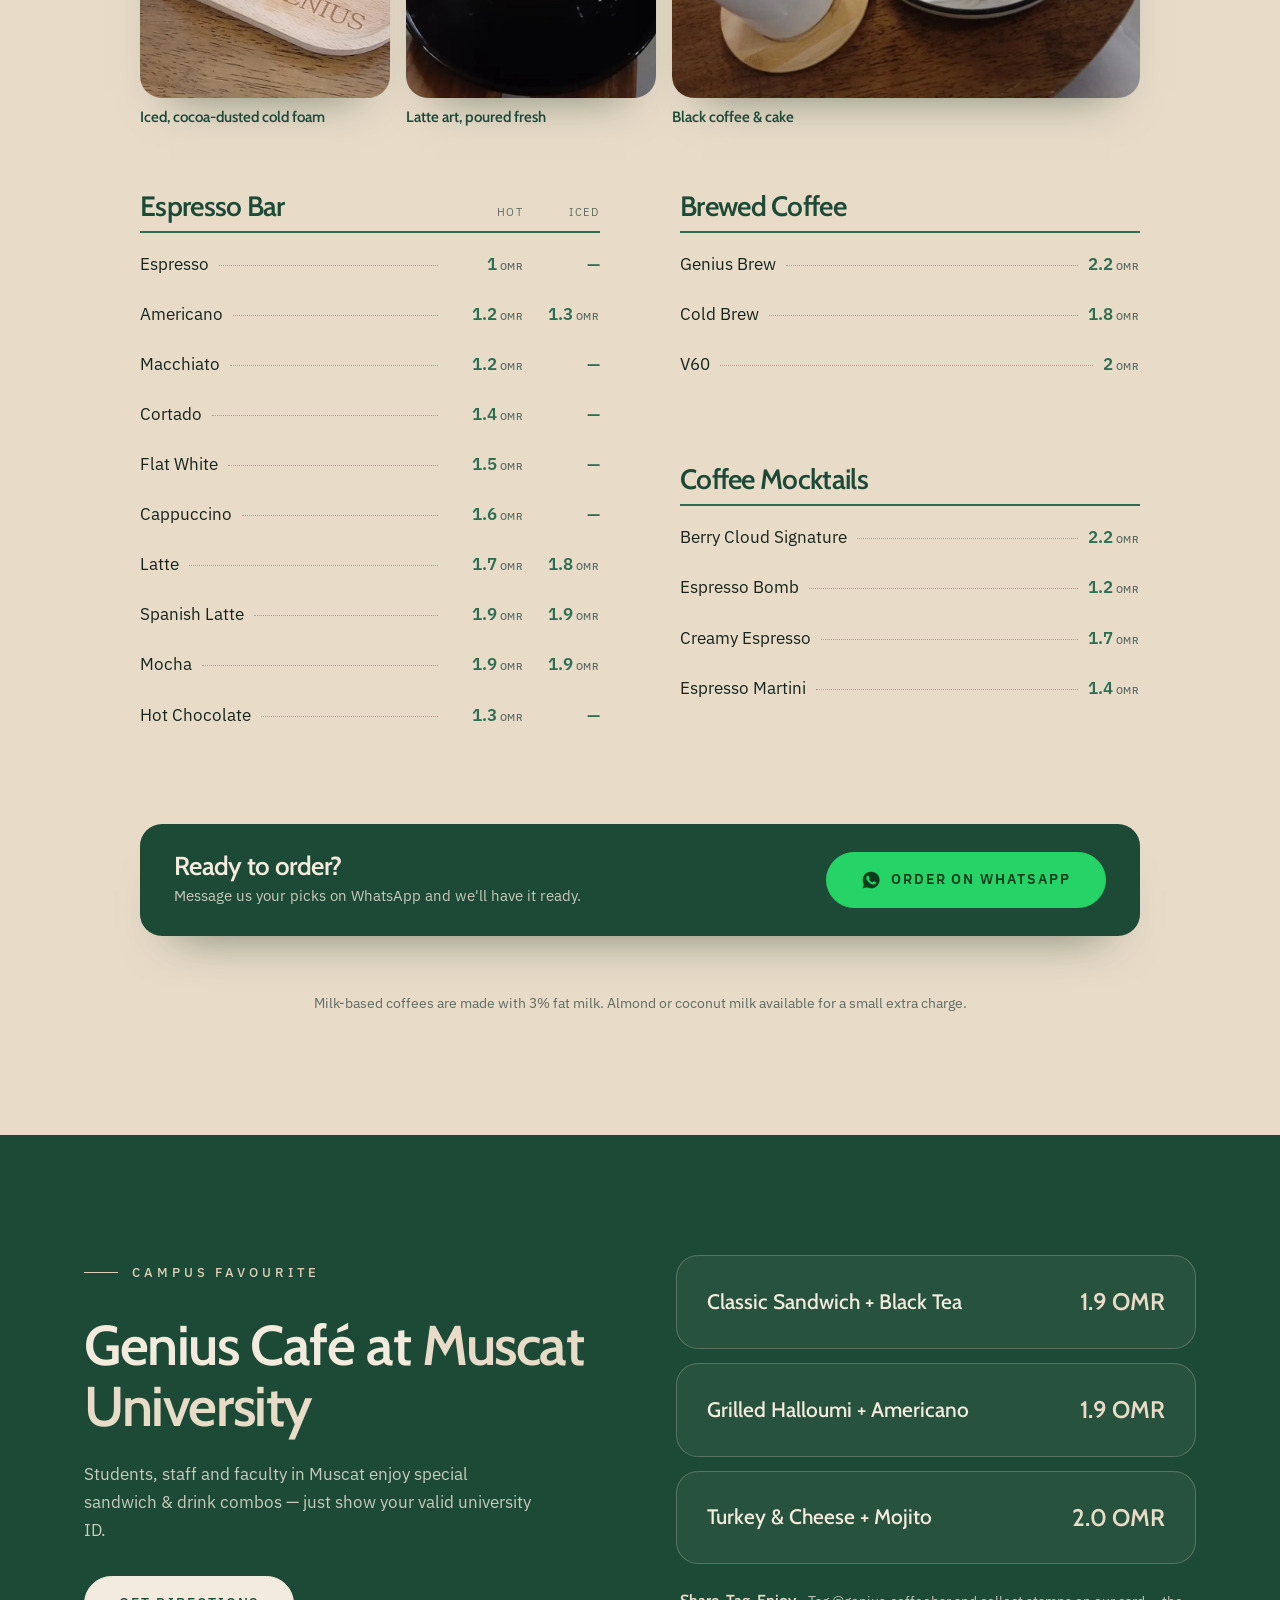
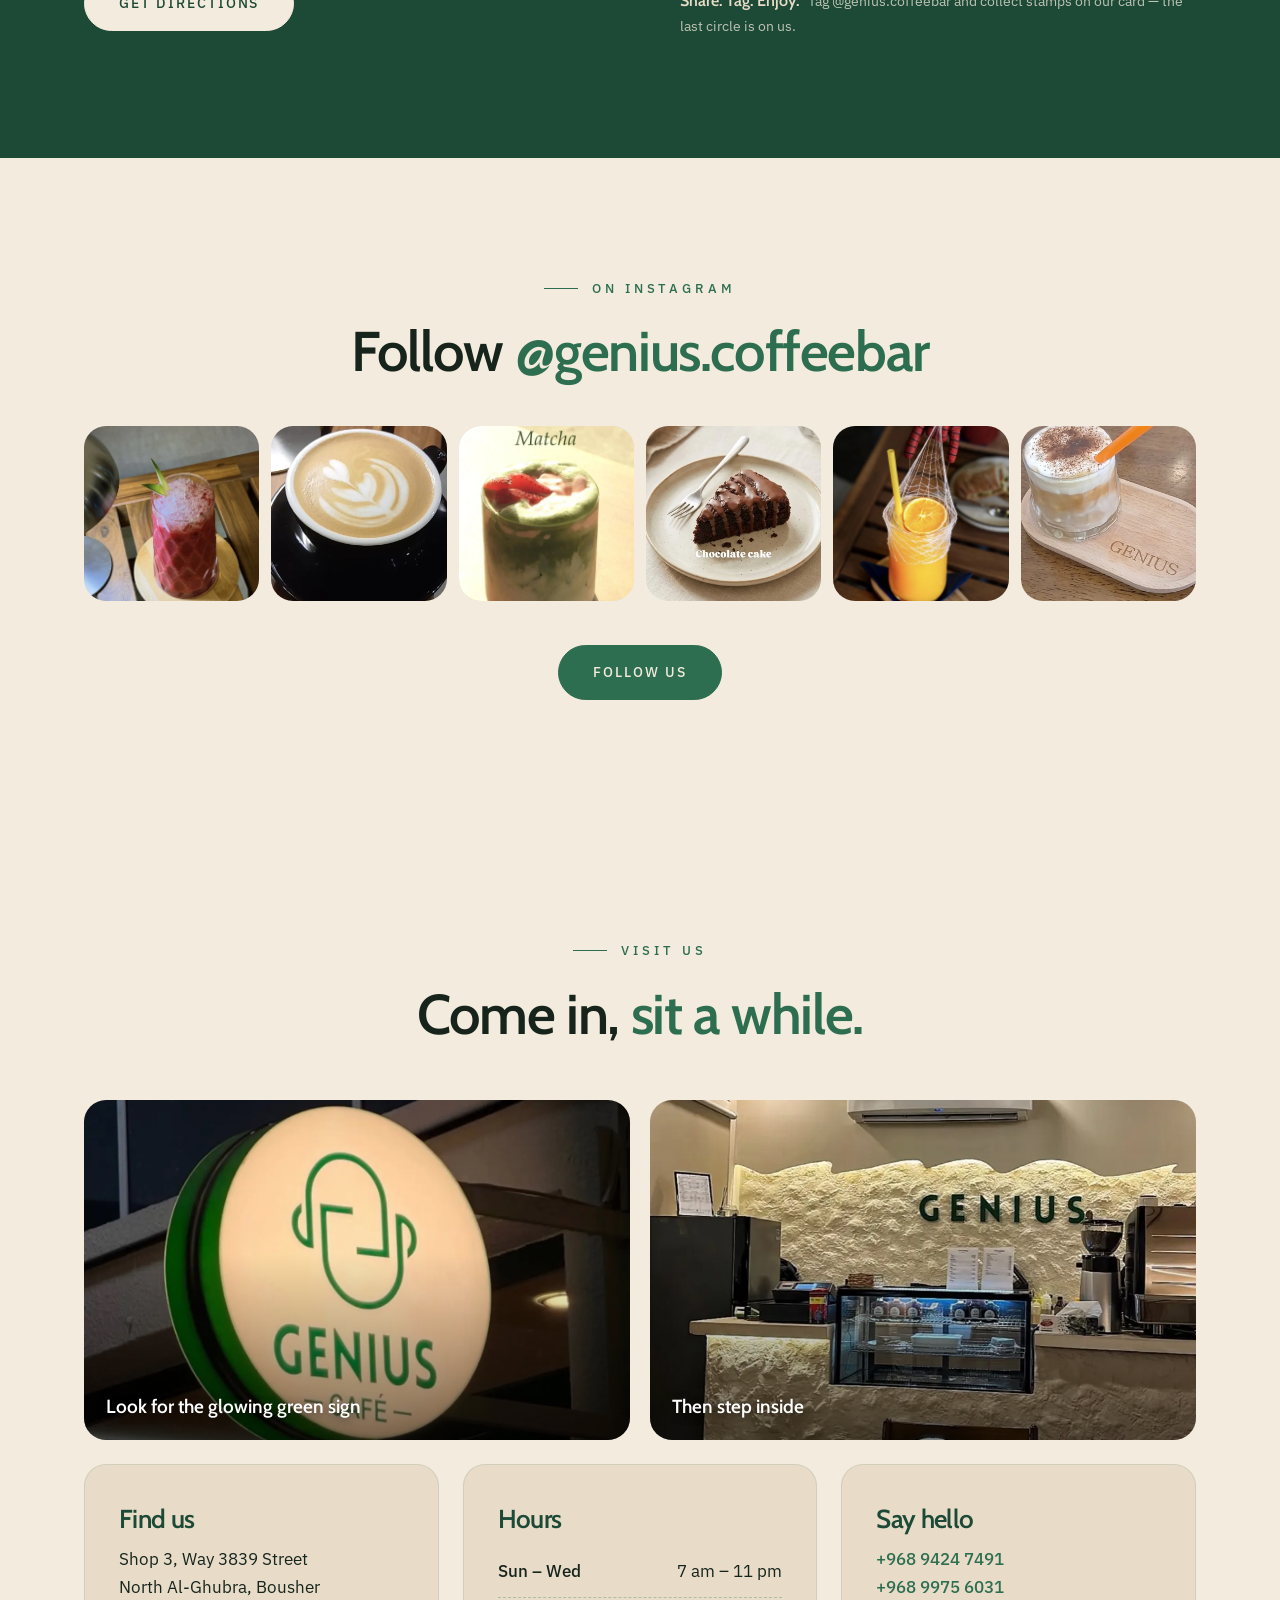
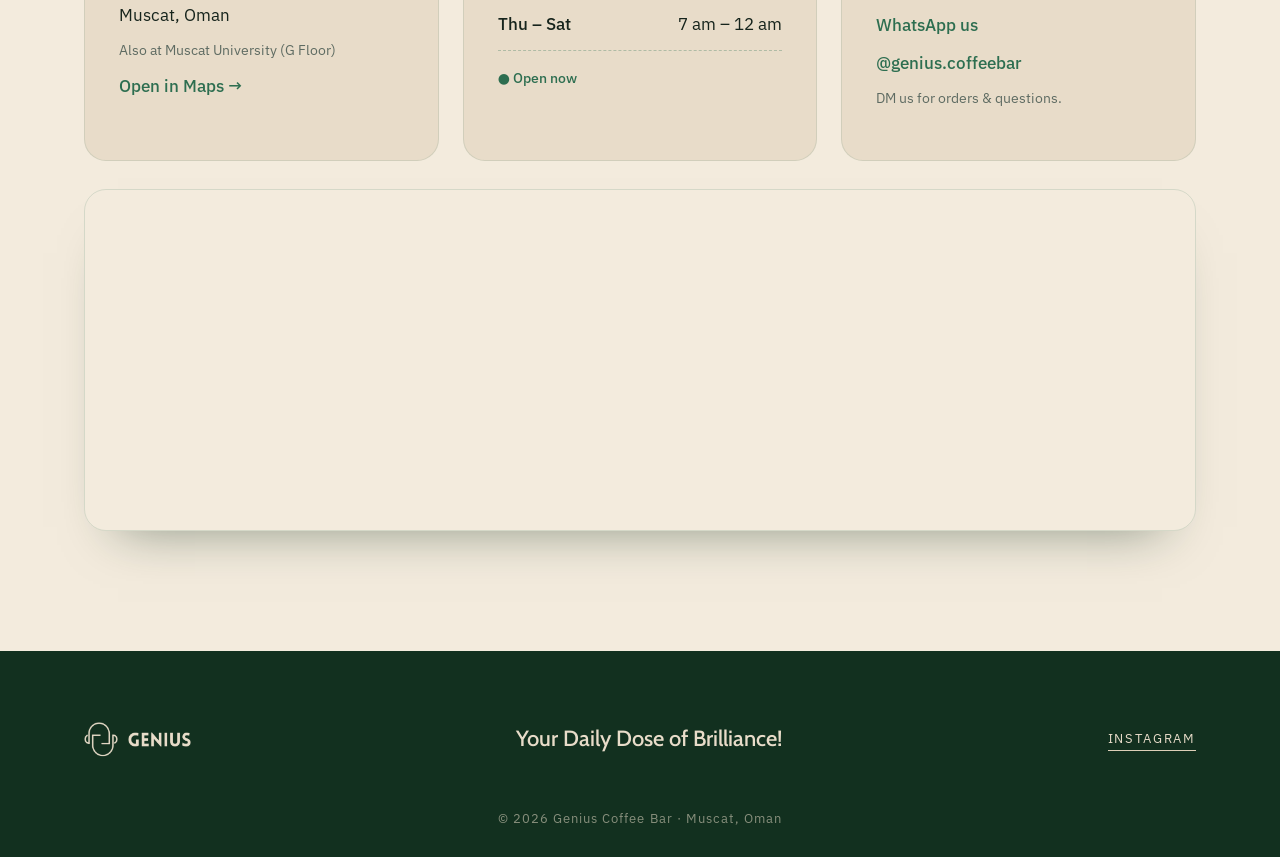
==== commit 720b6bfd: "Rating badge, link preview, favicons, map, WhatsApp order, Instagram grid, SEO, WebP images, hover/t" ====
--- a/index.html
+++ b/index.html
@@ -4,13 +4,33 @@
 <meta charset="utf-8">
 <meta name="viewport" content="width=device-width, initial-scale=1, viewport-fit=cover">
 <meta name="theme-color" content="#12301F">
-<title>Genius Coffee Bar — Your Daily Dose of Brilliance | Muscat</title>
-<meta name="description" content="Genius Coffee Bar, Muscat. Specialty coffee, cold drinks and sweets. Your daily dose of brilliance.">
+<title>Genius Coffee Bar — Specialty Coffee in Al Ghubra, Muscat</title>
+<meta name="description" content="Genius Coffee Bar in Al Ghubra, Muscat. Specialty coffee, matcha, fresh juices, smoothies and sweets. Open daily from 7 am. Your daily dose of brilliance.">
 <link rel="preconnect" href="https://fonts.googleapis.com">
 <link rel="preconnect" href="https://fonts.gstatic.com" crossorigin>
-<link href="https://fonts.googleapis.com/css2?family=Cabin:wght@400;500;600;700&family=IBM+Plex+Sans:wght@300;400;500;600&display=swap" rel="stylesheet">
+<link href="https://fonts.googleapis.com/css2?family=Cabin:wght@500;600;700&family=IBM+Plex+Sans:wght@300;400;500&display=swap" rel="stylesheet">
 <link rel="stylesheet" href="style.css">
-<link rel="icon" href="data:image/svg+xml,%3Csvg xmlns='http://www.w3.org/2000/svg' viewBox='0 0 64 64'%3E%3Ccircle cx='32' cy='32' r='32' fill='%23E8DCC9'/%3E%3Cpath d='M20 30a12 12 0 0124 0v10a12 12 0 01-24 0z' fill='none' stroke='%232D6E50' stroke-width='4'/%3E%3C/svg%3E">
+
+<link rel="canonical" href="https://shajedulkarim.github.io/genius-coffeebar/">
+<meta name="robots" content="index,follow,max-image-preview:large">
+<meta property="og:type" content="website">
+<meta property="og:site_name" content="Genius Coffee Bar">
+<meta property="og:title" content="Genius Coffee Bar — Your Daily Dose of Brilliance">
+<meta property="og:description" content="Specialty coffee, matcha, fresh juices and sweets in Al Ghubra, Muscat.">
+<meta property="og:url" content="https://shajedulkarim.github.io/genius-coffeebar/">
+<meta property="og:image" content="https://shajedulkarim.github.io/genius-coffeebar/img/og.jpg">
+<meta property="og:image:width" content="1200"><meta property="og:image:height" content="630">
+<meta property="og:image:alt" content="Genius Coffee Bar logo on cream background">
+<meta name="twitter:card" content="summary_large_image">
+<meta name="twitter:title" content="Genius Coffee Bar — Muscat">
+<meta name="twitter:description" content="Your daily dose of brilliance.">
+<meta name="twitter:image" content="https://shajedulkarim.github.io/genius-coffeebar/img/og.jpg">
+<link rel="icon" href="favicon.ico" sizes="48x48">
+<link rel="icon" type="image/png" sizes="32x32" href="favicon-32.png">
+<link rel="icon" type="image/png" sizes="192x192" href="icon-192.png">
+<link rel="apple-touch-icon" href="apple-touch-icon.png">
+<link rel="manifest" href="site.webmanifest">
+<script type="application/ld+json">{"@context": "https://schema.org", "@type": "CafeOrCoffeeShop", "name": "Genius Coffee Bar", "alternateName": "Genius Café", "url": "https://shajedulkarim.github.io/genius-coffeebar/", "image": "https://shajedulkarim.github.io/genius-coffeebar/img/og.jpg", "logo": "https://shajedulkarim.github.io/genius-coffeebar/icon-512.png", "description": "Genius Coffee Bar in Al Ghubra, Muscat. Specialty coffee, matcha, fresh juices, smoothies and sweets. Open daily from 7 am. Your daily dose of brilliance.", "telephone": "+96894247491", "priceRange": "OMR 0.6 - 2.5", "servesCuisine": ["Coffee", "Matcha", "Juices", "Desserts", "Sandwiches"], "hasMenu": "https://shajedulkarim.github.io/genius-coffeebar/#menu", "address": {"@type": "PostalAddress", "streetAddress": "Shop 3, Way 3839 Street, North Al-Ghubra", "addressLocality": "Muscat", "addressRegion": "Bousher", "addressCountry": "OM"}, "openingHoursSpecification": [{"@type": "OpeningHoursSpecification", "dayOfWeek": ["Sunday", "Monday", "Tuesday", "Wednesday"], "opens": "07:00", "closes": "23:00"}, {"@type": "OpeningHoursSpecification", "dayOfWeek": ["Thursday", "Friday", "Saturday"], "opens": "07:00", "closes": "23:59"}], "sameAs": ["https://www.instagram.com/genius.coffeebar"]}</script>
 </head>
 <body>
 
@@ -54,6 +74,7 @@
       <a href="#menu" class="btn">Explore the menu</a>
       <a href="#visit" class="btn btn-ghost">Visit us</a>
     </div>
+    <a class="rating reveal" href="https://share.google/oaJuCNQMd1S131yry" target="_blank" rel="noopener" aria-label="Rated 5.0 out of 5 on Google, 36 reviews"><span class="stars" aria-hidden="true">★★★★★</span><b>5.0</b><span>· 36 Google reviews</span></a>
     </div>
   <div class="hero-mark" aria-hidden="true"><svg><use href="#mark"/></svg></div>
   </div>
@@ -97,10 +118,10 @@
       <h2 class="reveal">Something <em>sweet</em> on the side.</h2>
     </div>
     <div class="gallery">
-      <figure class="reveal"><img src="img/chocolate-cake.jpg" alt="Chocolate cake with glaze" loading="lazy"></figure>
-      <figure class="reveal"><img src="img/pistachio-cheesecake.jpg" alt="Pistachio cheesecake" loading="lazy"></figure>
-      <figure class="reveal"><img src="img/lotus-cheesecake.jpg" alt="Lotus cheesecake" loading="lazy"></figure>
-      <figure class="reveal"><img src="img/chocolate-cheesecake.jpg" alt="Chocolate cheesecake" loading="lazy"></figure>
+      <figure class="reveal"><img src="img/chocolate-cake.webp" alt="Chocolate cake with glaze" loading="lazy" decoding="async"></figure>
+      <figure class="reveal"><img src="img/pistachio-cheesecake.webp" alt="Pistachio cheesecake" loading="lazy" decoding="async"></figure>
+      <figure class="reveal"><img src="img/lotus-cheesecake.webp" alt="Lotus cheesecake" loading="lazy" decoding="async"></figure>
+      <figure class="reveal"><img src="img/chocolate-cheesecake.webp" alt="Chocolate cheesecake" loading="lazy" decoding="async"></figure>
     </div>
   </div>
 </section>
@@ -120,11 +141,12 @@
       <button class="tab" data-tab="tea" role="tab">Tea</button>
       <button class="tab" data-tab="sweet" role="tab">Sweets &amp; Bites</button>
     </div>
-    <div class="panel active" id="coffee"><div class="strip s3" aria-label="Coffee gallery"><figure><img src="img/coffee-cold-foam.jpg" alt="Iced, cocoa-dusted cold foam" loading="lazy"><figcaption>Iced, cocoa-dusted cold foam</figcaption></figure><figure><img src="img/coffee-latte-art.jpg" alt="Latte art, poured fresh" loading="lazy"><figcaption>Latte art, poured fresh</figcaption></figure><figure><img src="img/coffee-cake.jpg" alt="Black coffee &amp; cake" loading="lazy"><figcaption>Black coffee &amp; cake</figcaption></figure></div><div id="coffee-list"></div></div>
-    <div class="panel has-photo" id="matcha"><div class="plist" id="matcha-list"></div><div class="pduo"><figure class="pphoto"><img src="img/matcha.jpg" alt="Iced matcha latte on a wooden coaster" loading="lazy"></figure><figure class="pphoto"><img src="img/strawberry-matcha.jpg" alt="Strawberry matcha topped with fresh strawberries" loading="lazy"></figure></div></div>
-    <div class="panel" id="cold"><div class="strip" aria-label="Cold drinks gallery"><figure><img src="img/red-smoothie.jpg" alt="Red Genius Smoothie" loading="lazy"><figcaption>Red Genius Smoothie</figcaption></figure><figure><img src="img/date-smoothie.jpg" alt="Omani Royal Date Smoothie" loading="lazy"><figcaption>Omani Royal Date Smoothie</figcaption></figure><figure><img src="img/orange-juice.jpg" alt="Fresh-squeezed Orange" loading="lazy"><figcaption>Fresh-squeezed Orange</figcaption></figure><figure><img src="img/drinks-trio.jpg" alt="A little bit of everything" loading="lazy"><figcaption>A little bit of everything</figcaption></figure></div><div id="cold-list"></div></div>
-    <div class="panel has-photo" id="tea"><div class="plist" id="tea-list"></div><figure class="pphoto"><img src="img/tea-table.jpg" alt="Fresh tea served in a glass pot" loading="lazy"></figure></div>
-    <div class="panel has-photo" id="sweet"><div class="plist" id="sweet-list"></div><figure class="pphoto"><img class="tira" src="img/tiramisu.jpg" alt="Tiramisu in a Genius branded cup, made fresh daily" loading="lazy"></figure></div>
+    <div class="panel active" id="coffee"><div class="strip s3" aria-label="Coffee gallery"><figure><img src="img/coffee-cold-foam.webp" alt="Iced, cocoa-dusted cold foam" loading="lazy" decoding="async"><figcaption>Iced, cocoa-dusted cold foam</figcaption></figure><figure><img src="img/coffee-latte-art.webp" alt="Latte art, poured fresh" loading="lazy" decoding="async"><figcaption>Latte art, poured fresh</figcaption></figure><figure><img src="img/coffee-cake.webp" alt="Black coffee &amp; cake" loading="lazy" decoding="async"><figcaption>Black coffee &amp; cake</figcaption></figure></div><div id="coffee-list"></div></div>
+    <div class="panel has-photo" id="matcha"><div class="plist" id="matcha-list"></div><div class="pduo"><figure class="pphoto"><img src="img/matcha.webp" alt="Iced matcha latte on a wooden coaster" loading="lazy" decoding="async"></figure><figure class="pphoto"><img src="img/strawberry-matcha.webp" alt="Strawberry matcha topped with fresh strawberries" loading="lazy" decoding="async"></figure></div></div>
+    <div class="panel" id="cold"><div class="strip" aria-label="Cold drinks gallery"><figure><img src="img/red-smoothie.webp" alt="Red Genius Smoothie" loading="lazy" decoding="async"><figcaption>Red Genius Smoothie</figcaption></figure><figure><img src="img/date-smoothie.webp" alt="Omani Royal Date Smoothie" loading="lazy" decoding="async"><figcaption>Omani Royal Date Smoothie</figcaption></figure><figure><img src="img/orange-juice.webp" alt="Fresh-squeezed Orange" loading="lazy" decoding="async"><figcaption>Fresh-squeezed Orange</figcaption></figure><figure><img src="img/drinks-trio.webp" alt="A little bit of everything" loading="lazy" decoding="async"><figcaption>A little bit of everything</figcaption></figure></div><div id="cold-list"></div></div>
+    <div class="panel has-photo" id="tea"><div class="plist" id="tea-list"></div><figure class="pphoto"><img src="img/tea-table.webp" alt="Fresh tea served in a glass pot" loading="lazy" decoding="async"></figure></div>
+    <div class="panel has-photo" id="sweet"><div class="plist" id="sweet-list"></div><figure class="pphoto"><img class="tira" src="img/tiramisu.webp" alt="Tiramisu in a Genius branded cup, made fresh daily" loading="lazy" decoding="async"></figure></div>
+    <div class="order reveal"><div><h3>Ready to order?</h3><p>Message us your picks on WhatsApp and we'll have it ready.</p></div><a class="btn btn-wa" href="https://wa.me/96894247491?text=Hi%20Genius%21%20%F0%9F%91%8B%20I%27d%20like%20to%20order%3A%0A%0A%E2%80%A2%20%0A%0AName%3A%20%0APickup%20time%3A%20" target="_blank" rel="noopener"><svg viewBox="0 0 24 24" aria-hidden="true"><path d="M12 2a10 10 0 00-8.6 15L2 22l5.2-1.4A10 10 0 1012 2zm5.2 14.2c-.2.6-1.3 1.2-1.8 1.2-.5.1-1 .2-3.3-.7a11 11 0 01-4.6-4.1c-.4-.5-1.2-1.6-1.2-3s.8-2 1-2.3c.3-.3.6-.3.8-.3h.6c.2 0 .4 0 .6.5l.9 2.1c.1.2.1.4 0 .6l-.4.6c-.1.2-.3.3-.1.6.2.4.8 1.3 1.7 2 1.1 1 2 1.3 2.3 1.4.3.1.5.1.6-.1l.9-1.1c.2-.2.4-.2.6-.1l2 1c.3.1.5.2.5.4.1.2.1.8-.1 1.4z"/></svg>Order on WhatsApp</a></div>
     <p class="note center">Milk-based coffees are made with 3% fat milk. Almond or coconut milk available for a small extra charge.</p>
   </div>
 </section>
@@ -147,6 +169,18 @@
   </div>
 </section>
 
+<!-- INSTAGRAM -->
+<section class="section ig" id="instagram">
+  <div class="wrap">
+    <div class="center">
+      <p class="eyebrow reveal">On Instagram</p>
+      <h2 class="reveal">Follow <em>@genius.coffeebar</em></h2>
+    </div>
+    <div class="ig-grid"><a class="ig-tile reveal" href="https://www.instagram.com/genius.coffeebar" target="_blank" rel="noopener" aria-label="Red Genius Smoothie — see on Instagram"><img src="img/red-smoothie.webp" alt="Red Genius Smoothie" loading="lazy" decoding="async"><span>View on Instagram</span></a><a class="ig-tile reveal" href="https://www.instagram.com/genius.coffeebar" target="_blank" rel="noopener" aria-label="Latte art — see on Instagram"><img src="img/coffee-latte-art.webp" alt="Latte art" loading="lazy" decoding="async"><span>View on Instagram</span></a><a class="ig-tile reveal" href="https://www.instagram.com/genius.coffeebar" target="_blank" rel="noopener" aria-label="Strawberry matcha — see on Instagram"><img src="img/strawberry-matcha.webp" alt="Strawberry matcha" loading="lazy" decoding="async"><span>View on Instagram</span></a><a class="ig-tile reveal" href="https://www.instagram.com/genius.coffeebar" target="_blank" rel="noopener" aria-label="Chocolate cake — see on Instagram"><img src="img/chocolate-cake.webp" alt="Chocolate cake" loading="lazy" decoding="async"><span>View on Instagram</span></a><a class="ig-tile reveal" href="https://www.instagram.com/genius.coffeebar" target="_blank" rel="noopener" aria-label="Fresh orange juice — see on Instagram"><img src="img/orange-juice.webp" alt="Fresh orange juice" loading="lazy" decoding="async"><span>View on Instagram</span></a><a class="ig-tile reveal" href="https://www.instagram.com/genius.coffeebar" target="_blank" rel="noopener" aria-label="Iced cocoa cold foam — see on Instagram"><img src="img/coffee-cold-foam.webp" alt="Iced cocoa cold foam" loading="lazy" decoding="async"><span>View on Instagram</span></a></div>
+    <div class="center"><a class="btn reveal" href="https://www.instagram.com/genius.coffeebar" target="_blank" rel="noopener">Follow us</a></div>
+  </div>
+</section>
+
 <!-- VISIT -->
 <section class="section visit" id="visit">
   <div class="wrap">
@@ -157,8 +191,8 @@
     
     <div class="visit-grid">
     <div class="pair">
-      <figure class="reveal"><img src="img/storefront-sign.jpg" alt="The glowing green Genius Café sign" loading="lazy"><figcaption>Look for the glowing green sign</figcaption></figure>
-      <figure class="reveal"><img class="int" src="img/interior.jpg" alt="Inside Genius: stone counter and the GENIUS wall" loading="lazy"><figcaption>Then step inside</figcaption></figure>
+      <figure class="reveal"><img src="img/storefront-sign.webp" alt="The glowing green Genius Café sign" loading="lazy" decoding="async"><figcaption>Look for the glowing green sign</figcaption></figure>
+      <figure class="reveal"><img class="int" src="img/interior.webp" alt="Inside Genius: stone counter and the GENIUS wall" loading="lazy" decoding="async"><figcaption>Then step inside</figcaption></figure>
     </div>
     
     <div class="cards">
@@ -185,6 +219,7 @@
       </article>
     </div>
     </div>
+    <div class="map reveal"><iframe title="Genius Coffee Bar on Google Maps" src="https://maps.google.com/maps?q=Genius+Coffee+Bar+Al+Ghubra+Muscat+Oman&hl=en&z=16&output=embed" loading="lazy" referrerpolicy="no-referrer-when-downgrade" allowfullscreen></iframe></div>
   </div>
 </section>
 
@@ -207,7 +242,7 @@
   <a href="https://www.google.com/maps/search/?api=1&query=Genius.Coffeebar+Muscat" target="_blank" rel="noopener"><svg viewBox="0 0 24 24" aria-hidden="true"><path d="M12 2a7 7 0 00-7 7c0 5 7 13 7 13s7-8 7-13a7 7 0 00-7-7zm0 9.5A2.5 2.5 0 119.5 9 2.5 2.5 0 0112 11.5z"/></svg>Directions</a>
 </nav>
 
-<script src="menu.js"></script>
-<script src="script.js"></script>
+<script src="menu.js" defer></script>
+<script src="script.js" defer></script>
 </body>
 </html>
--- a/style.css
+++ b/style.css
@@ -350,3 +350,73 @@
 #matcha .pduo .pphoto:first-child img{object-position:50% 70%}
 @media(max-width:860px){.pduo{max-width:360px;margin:0 auto;width:100%}.pduo .pphoto{max-width:none;margin:0}}
 @media(max-width:560px){.panel.has-photo .pduo .pphoto{max-width:none}}
+
+/* ===== v3: rating, order, instagram, map, polish ===== */
+.rating{display:inline-flex;align-items:center;gap:8px;margin-top:26px;padding:9px 18px;border-radius:99px;border:1px solid rgba(243,235,221,.25);background:rgba(243,235,221,.06);color:var(--cream-2);font-size:14px;transition:background .3s,border-color .3s,transform .3s}
+.rating .stars{color:#E9C46A;letter-spacing:2px;font-size:13px}
+.rating b{font-weight:600}
+.rating span:last-child{opacity:.8}
+.rating:hover{background:rgba(243,235,221,.14);border-color:rgba(243,235,221,.5);transform:translateY(-2px)}
+
+.order{display:flex;align-items:center;justify-content:space-between;gap:24px;max-width:1000px;margin:56px auto 28px;padding:28px 34px;border-radius:var(--r);background:var(--green-d);color:var(--cream-2);box-shadow:0 30px 50px -34px rgba(18,48,31,.6)}
+.order h3{font-size:26px;color:var(--cream-2);margin-bottom:4px}
+.order p{opacity:.8;font-size:15px}
+.btn-wa{display:inline-flex;align-items:center;gap:10px;background:#25D366;border-color:#25D366;color:#073B1C;white-space:nowrap;font-weight:600}
+.btn-wa:hover{background:#2fe574;border-color:#2fe574}
+.btn-wa svg{width:20px;height:20px;fill:currentColor}
+
+.ig .center .btn{margin-top:44px}
+.ig-grid{display:grid;grid-template-columns:repeat(6,1fr);gap:12px;margin-top:44px}
+.ig-tile{position:relative;aspect-ratio:1;overflow:hidden;border-radius:var(--r);display:block;background:var(--cream-3)}
+.ig-tile img{width:100%;height:100%;object-fit:cover;display:block;transition:transform .8s cubic-bezier(.2,.7,.2,1)}
+.ig-tile span{position:absolute;inset:auto 0 0 0;padding:28px 10px 12px;text-align:center;color:#fff;font-size:12px;letter-spacing:.12em;text-transform:uppercase;background:linear-gradient(transparent,rgba(18,48,31,.8));opacity:0;transform:translateY(8px);transition:.35s}
+.ig-tile:hover img{transform:scale(1.08)}
+.ig-tile:hover span,.ig-tile:focus-visible span{opacity:1;transform:none}
+
+.map{margin-top:28px;border-radius:var(--r);overflow:hidden;box-shadow:0 30px 50px -34px rgba(18,48,31,.5);border:1px solid rgba(45,110,80,.15);line-height:0}
+.map iframe{width:100%;height:340px;border:0;filter:saturate(.85) contrast(.98)}
+
+@media(max-width:860px){
+  .ig-grid{grid-template-columns:repeat(3,1fr);gap:8px}
+  .ig-tile span{display:none}
+  .order{flex-direction:column;align-items:stretch;text-align:center;padding:26px 22px;margin:40px 0 24px}
+  .order .btn{justify-content:center;padding:16px 24px}
+  .map iframe{height:280px}
+  .rating{margin-top:22px;font-size:13px}
+}
+
+/* smoother tabs + panels */
+.tab{transition:background .3s,color .3s,border-color .3s,transform .25s,box-shadow .3s}
+.tab:hover{transform:translateY(-1px)}
+.tab:active{transform:scale(.97)}
+.tab.active{box-shadow:0 10px 22px -12px rgba(18,48,31,.6)}
+.panel.active{animation:fade .55s cubic-bezier(.2,.7,.2,1)}
+.panel.active .group{animation:rise .6s cubic-bezier(.2,.7,.2,1) both}
+.panel.active .group:nth-child(2){animation-delay:.06s}
+.panel.active .group:nth-child(3){animation-delay:.12s}
+.panel.active .group:nth-child(n+4){animation-delay:.18s}
+.panel.active .strip figure,.panel.active .pphoto{animation:rise .7s cubic-bezier(.2,.7,.2,1) both}
+.panel.active .strip figure:nth-child(2){animation-delay:.07s}
+.panel.active .strip figure:nth-child(3){animation-delay:.14s}
+.panel.active .strip figure:nth-child(4){animation-delay:.21s}
+@keyframes rise{from{opacity:0;transform:translateY(14px)}}
+
+/* hover polish (pointer devices only) */
+@media(hover:hover){
+  .group li{transition:background .25s,padding .25s,border-radius .25s}
+  .group li:hover{background:rgba(45,110,80,.07);padding-left:10px;padding-right:10px;border-radius:10px}
+  .group li:hover .n{color:var(--green-d)}
+  .pphoto img,.pair img{transition:transform .9s cubic-bezier(.2,.7,.2,1)}
+  .strip figure{transition:transform .5s cubic-bezier(.2,.7,.2,1)}
+  .strip figure:hover{transform:translateY(-6px)}
+  .pphoto:hover img,.pair figure:hover img{transform:scale(1.06)}
+  .card:hover{transform:translateY(-6px);box-shadow:0 30px 50px -30px rgba(18,48,31,.35)}
+  .combos div{transition:transform .3s,background .3s}
+  .combos div:hover{transform:translateX(6px);background:rgba(232,220,201,.08)}
+  .links a:hover{opacity:1}
+}
+a:focus-visible,button:focus-visible{outline:2px solid var(--green);outline-offset:3px;border-radius:6px}
+.btn:active{transform:scale(.98)}
+.dock a{transition:background .2s,transform .15s}
+.dock a:active{transform:scale(.94)}
+.ig-tile img[src*="strawberry"]{object-position:50% 30%}
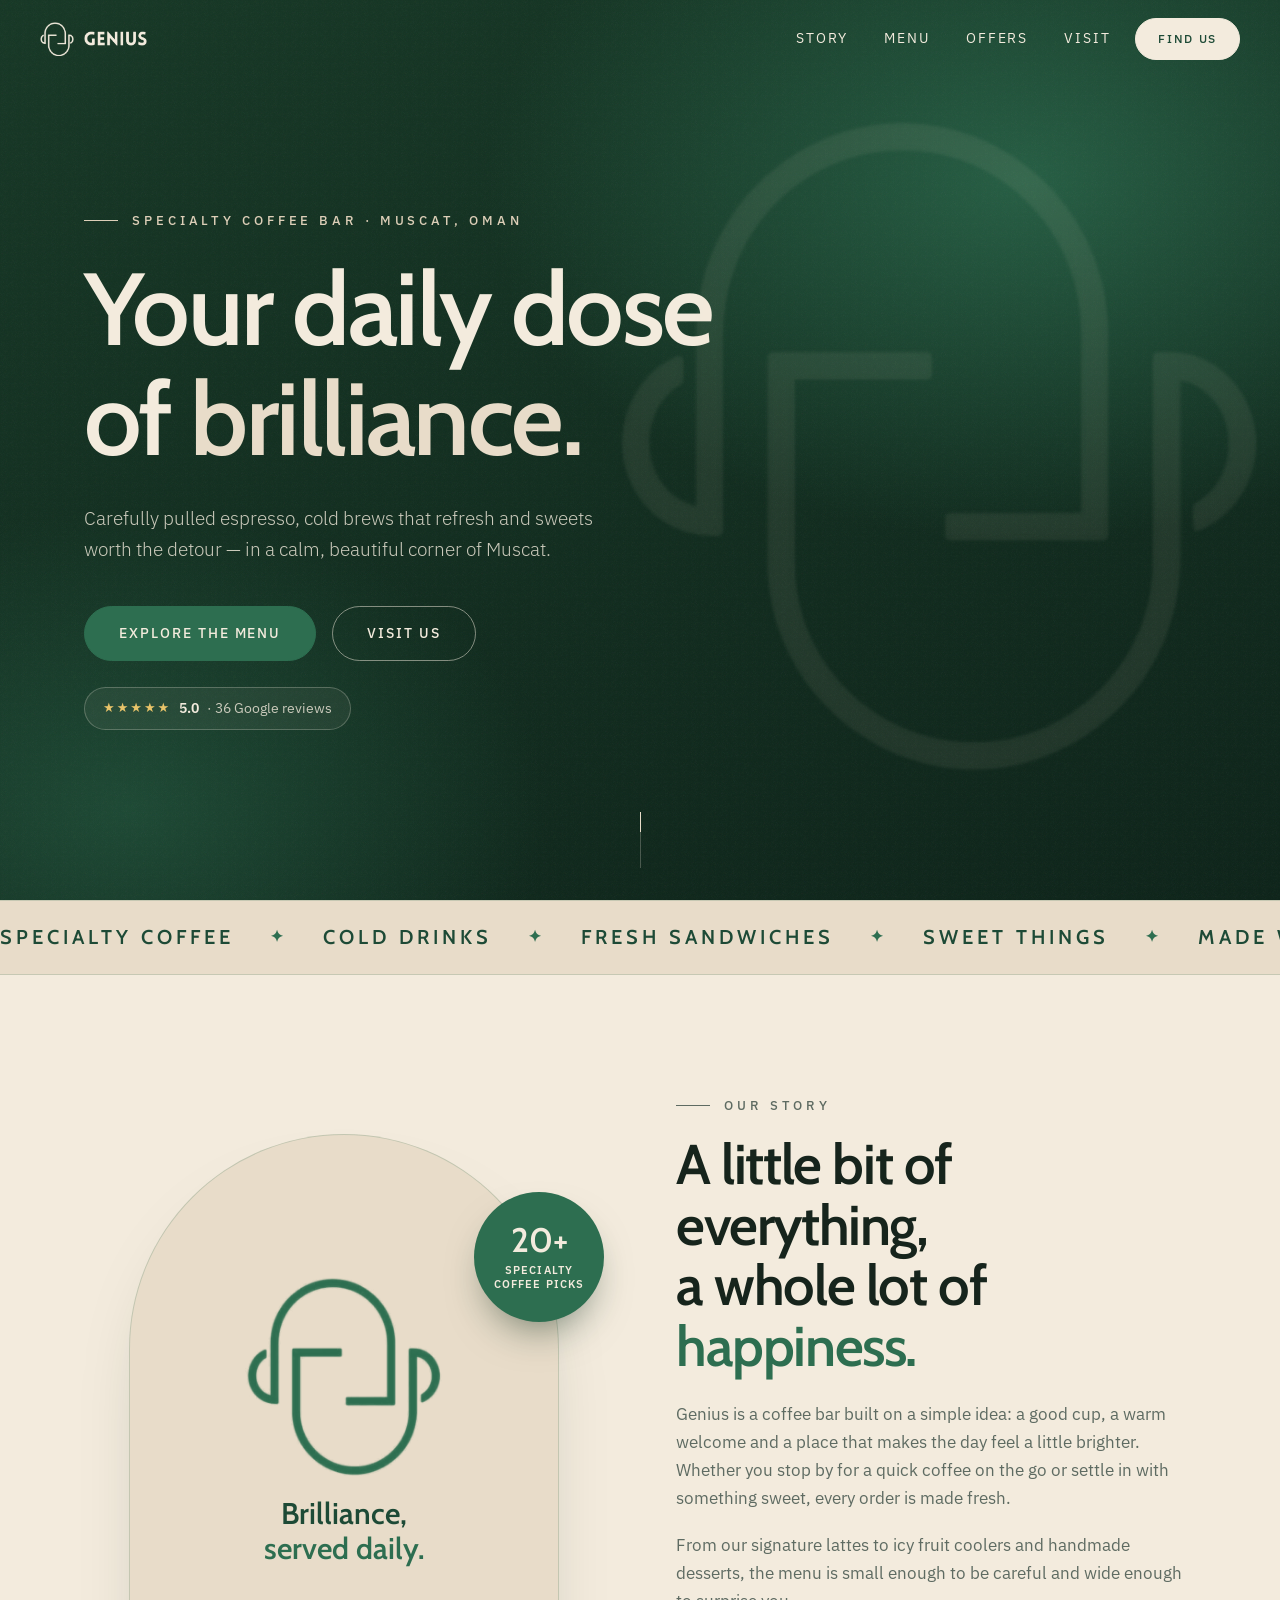
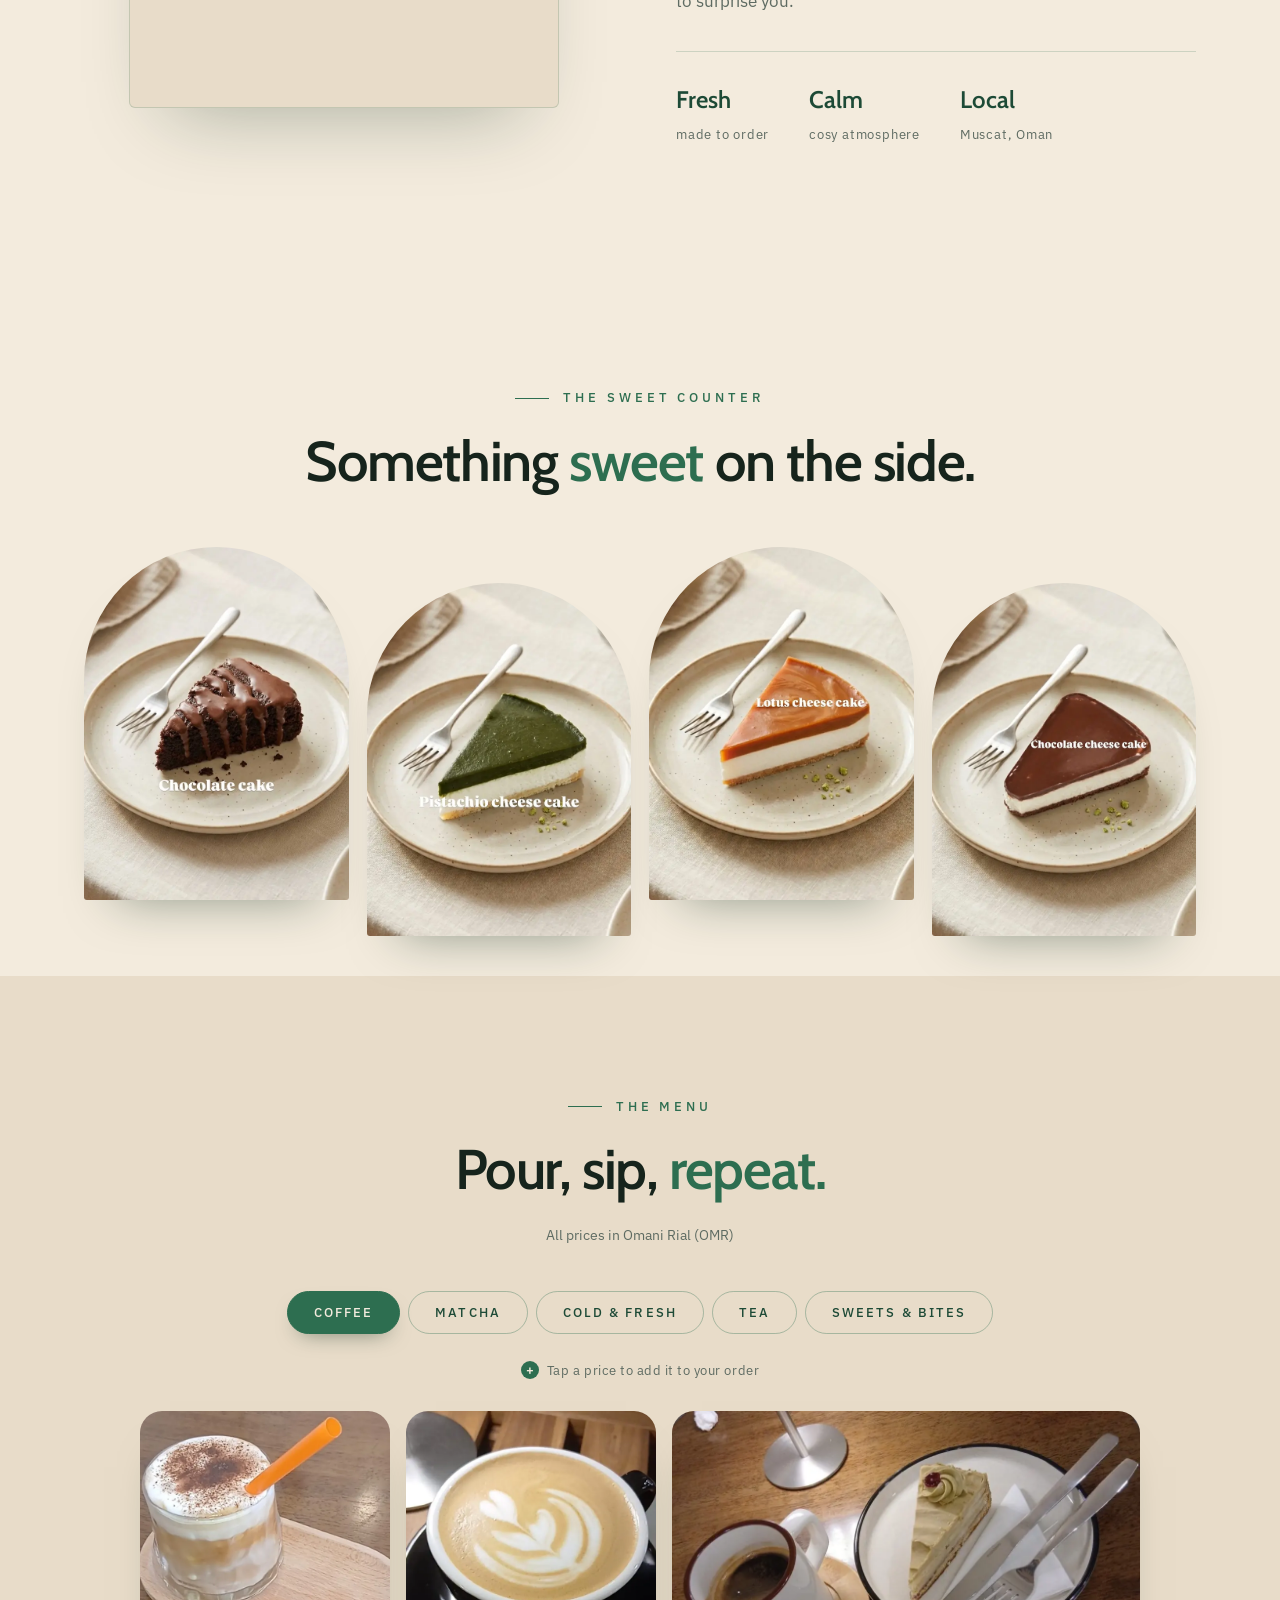
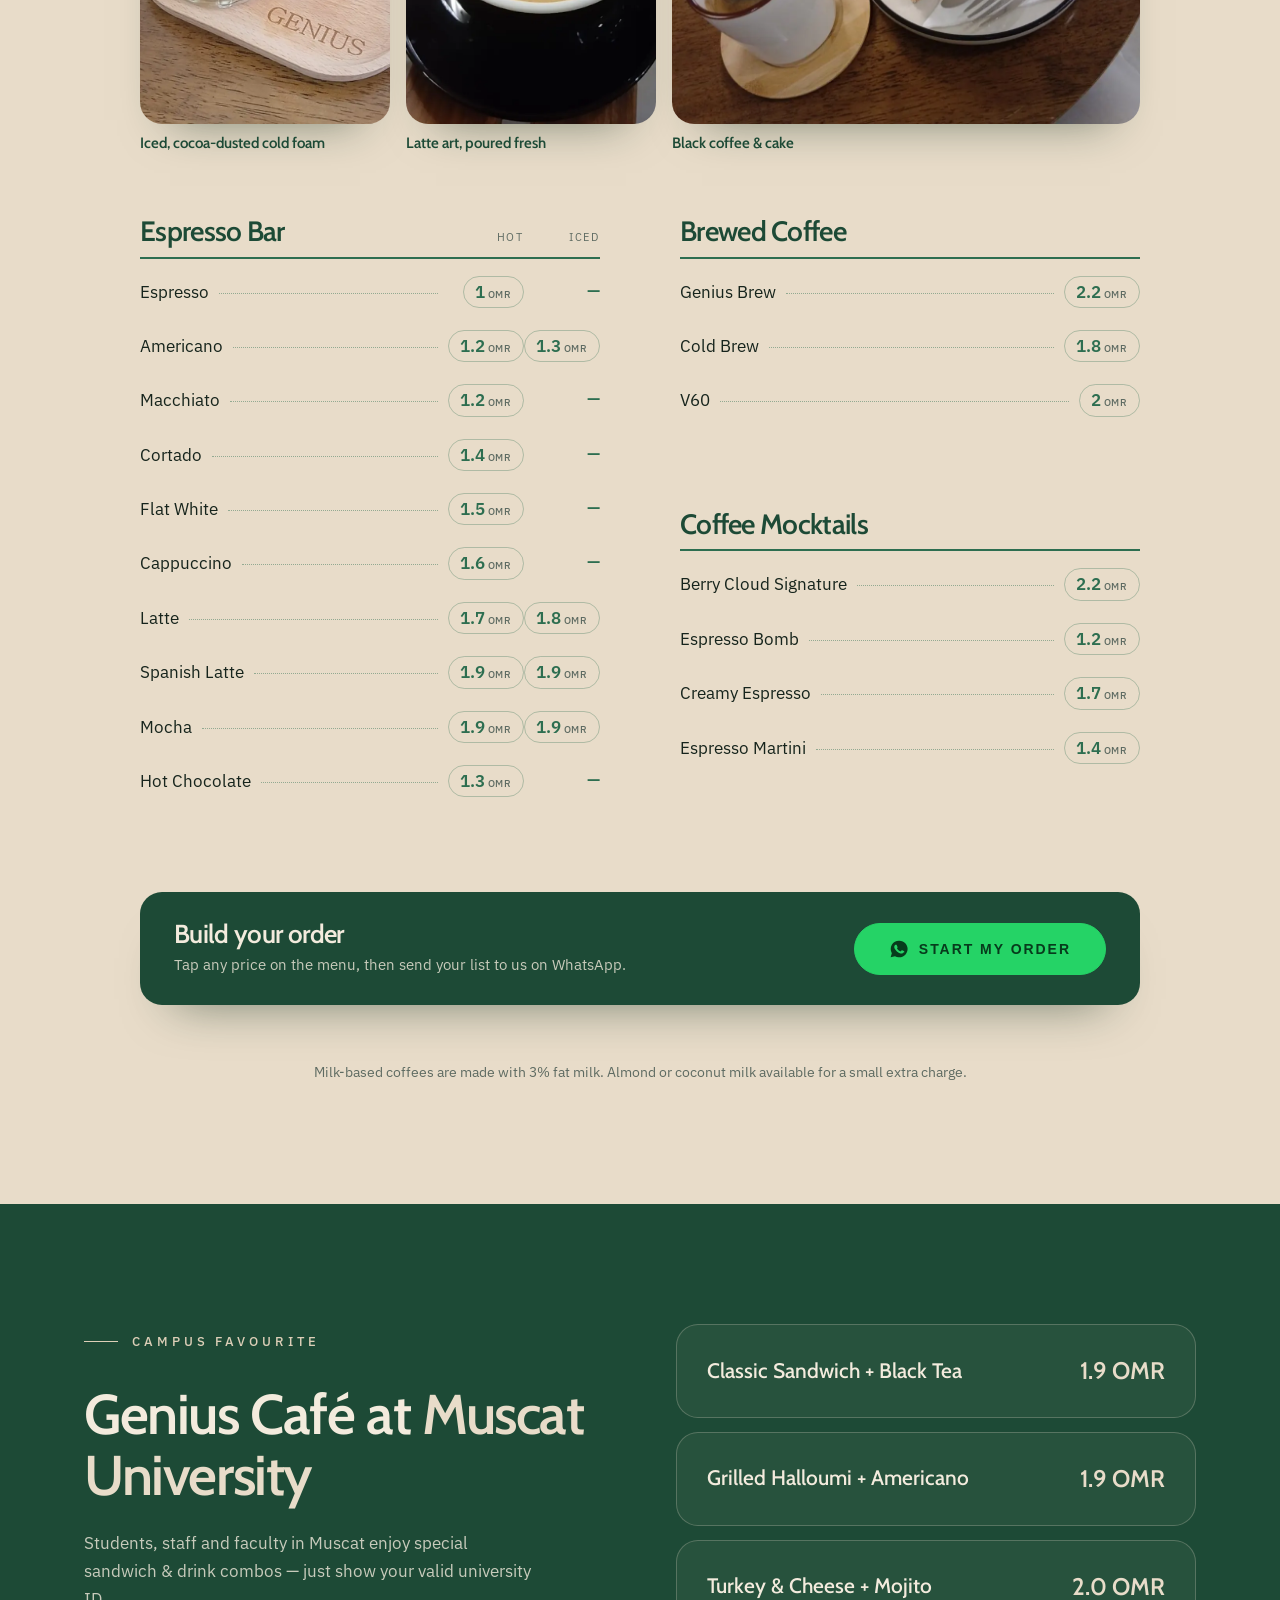
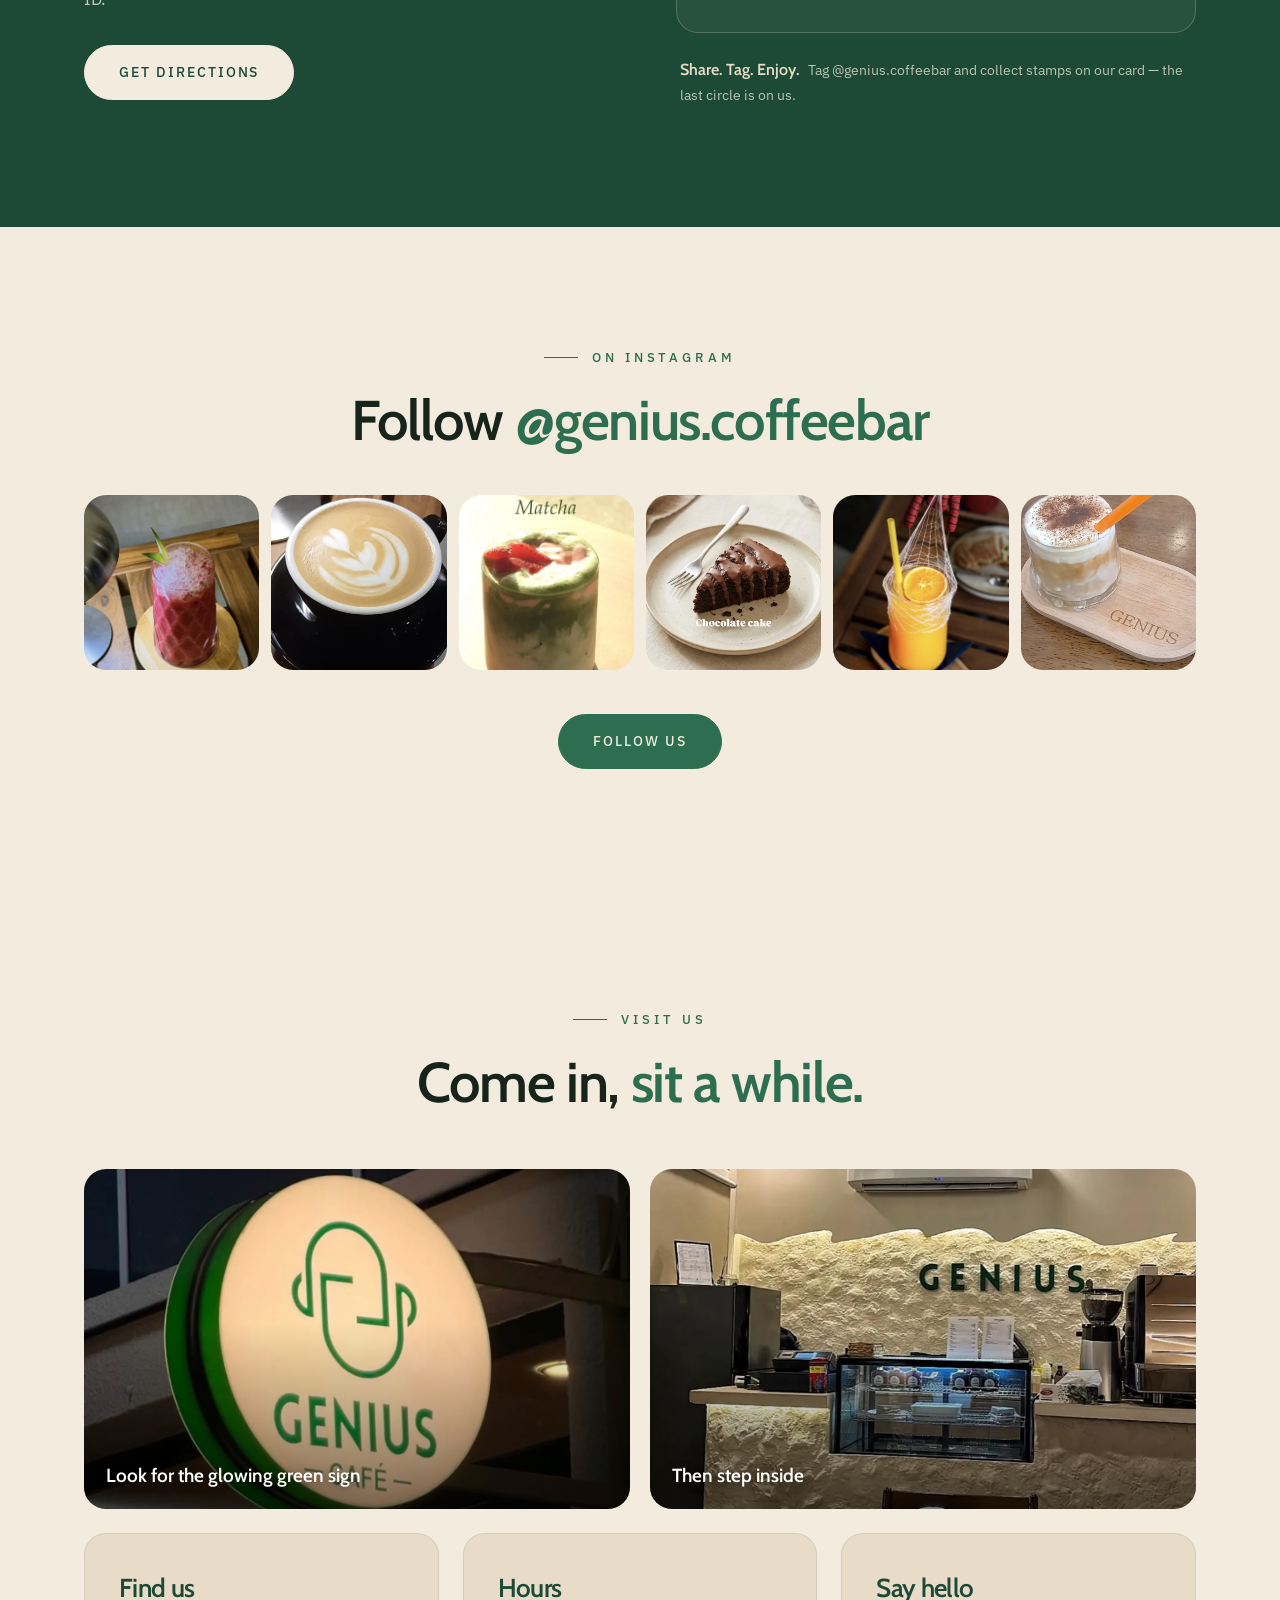
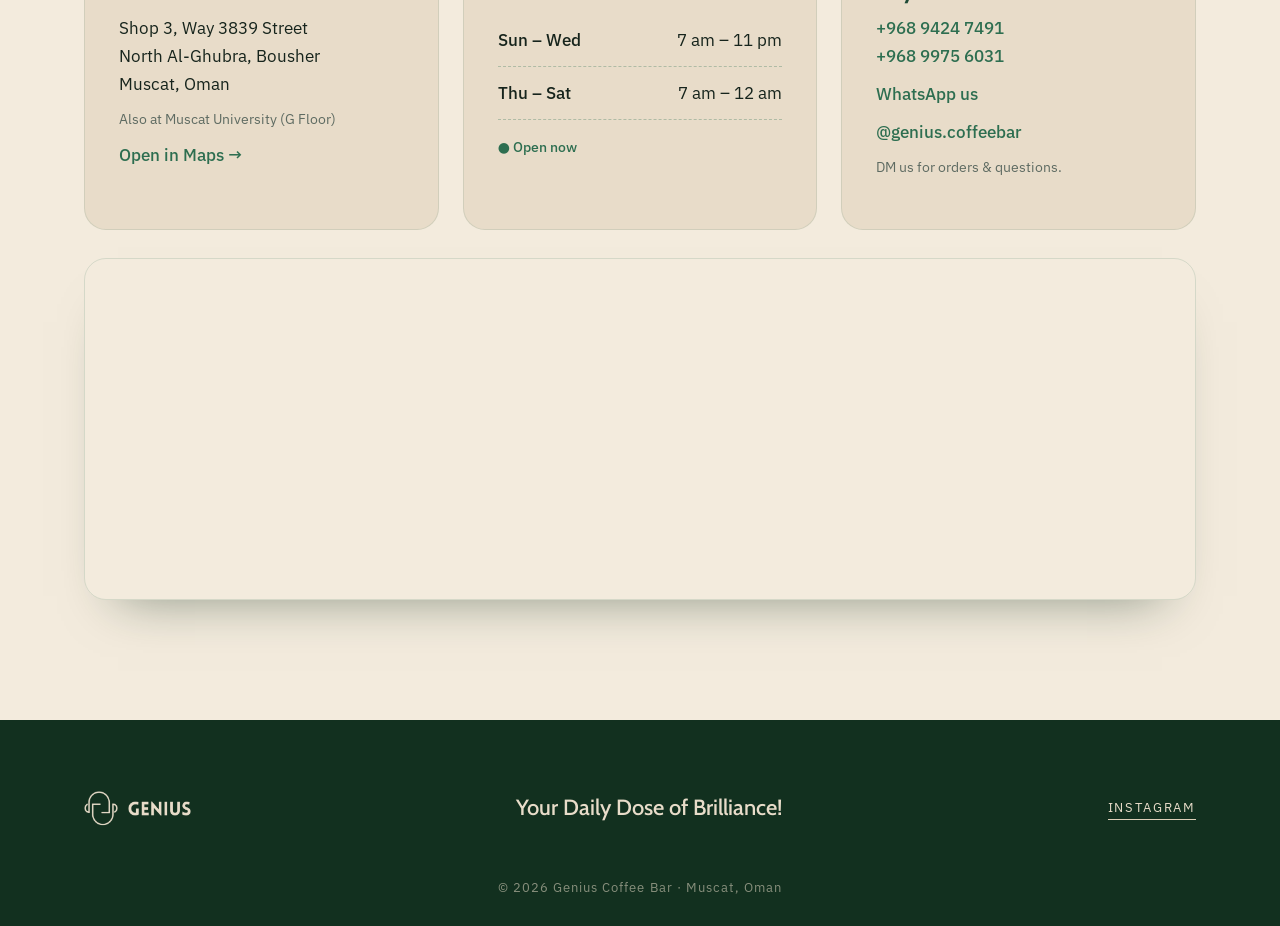
==== commit 395a2548: "Order list builder: tap prices, cart sheet, WhatsApp message Co-Authored-By: Claude Sonnet 5.5 <nore" ====
--- a/index.html
+++ b/index.html
@@ -141,12 +141,13 @@
       <button class="tab" data-tab="tea" role="tab">Tea</button>
       <button class="tab" data-tab="sweet" role="tab">Sweets &amp; Bites</button>
     </div>
+    <p class="hint center">Tap a price to add it to your order</p>
     <div class="panel active" id="coffee"><div class="strip s3" aria-label="Coffee gallery"><figure><img src="img/coffee-cold-foam.webp" alt="Iced, cocoa-dusted cold foam" loading="lazy" decoding="async"><figcaption>Iced, cocoa-dusted cold foam</figcaption></figure><figure><img src="img/coffee-latte-art.webp" alt="Latte art, poured fresh" loading="lazy" decoding="async"><figcaption>Latte art, poured fresh</figcaption></figure><figure><img src="img/coffee-cake.webp" alt="Black coffee &amp; cake" loading="lazy" decoding="async"><figcaption>Black coffee &amp; cake</figcaption></figure></div><div id="coffee-list"></div></div>
     <div class="panel has-photo" id="matcha"><div class="plist" id="matcha-list"></div><div class="pduo"><figure class="pphoto"><img src="img/matcha.webp" alt="Iced matcha latte on a wooden coaster" loading="lazy" decoding="async"></figure><figure class="pphoto"><img src="img/strawberry-matcha.webp" alt="Strawberry matcha topped with fresh strawberries" loading="lazy" decoding="async"></figure></div></div>
     <div class="panel" id="cold"><div class="strip" aria-label="Cold drinks gallery"><figure><img src="img/red-smoothie.webp" alt="Red Genius Smoothie" loading="lazy" decoding="async"><figcaption>Red Genius Smoothie</figcaption></figure><figure><img src="img/date-smoothie.webp" alt="Omani Royal Date Smoothie" loading="lazy" decoding="async"><figcaption>Omani Royal Date Smoothie</figcaption></figure><figure><img src="img/orange-juice.webp" alt="Fresh-squeezed Orange" loading="lazy" decoding="async"><figcaption>Fresh-squeezed Orange</figcaption></figure><figure><img src="img/drinks-trio.webp" alt="A little bit of everything" loading="lazy" decoding="async"><figcaption>A little bit of everything</figcaption></figure></div><div id="cold-list"></div></div>
     <div class="panel has-photo" id="tea"><div class="plist" id="tea-list"></div><figure class="pphoto"><img src="img/tea-table.webp" alt="Fresh tea served in a glass pot" loading="lazy" decoding="async"></figure></div>
     <div class="panel has-photo" id="sweet"><div class="plist" id="sweet-list"></div><figure class="pphoto"><img class="tira" src="img/tiramisu.webp" alt="Tiramisu in a Genius branded cup, made fresh daily" loading="lazy" decoding="async"></figure></div>
-    <div class="order reveal"><div><h3>Ready to order?</h3><p>Message us your picks on WhatsApp and we'll have it ready.</p></div><a class="btn btn-wa" href="https://wa.me/96894247491?text=Hi%20Genius%21%20%F0%9F%91%8B%20I%27d%20like%20to%20order%3A%0A%0A%E2%80%A2%20%0A%0AName%3A%20%0APickup%20time%3A%20" target="_blank" rel="noopener"><svg viewBox="0 0 24 24" aria-hidden="true"><path d="M12 2a10 10 0 00-8.6 15L2 22l5.2-1.4A10 10 0 1012 2zm5.2 14.2c-.2.6-1.3 1.2-1.8 1.2-.5.1-1 .2-3.3-.7a11 11 0 01-4.6-4.1c-.4-.5-1.2-1.6-1.2-3s.8-2 1-2.3c.3-.3.6-.3.8-.3h.6c.2 0 .4 0 .6.5l.9 2.1c.1.2.1.4 0 .6l-.4.6c-.1.2-.3.3-.1.6.2.4.8 1.3 1.7 2 1.1 1 2 1.3 2.3 1.4.3.1.5.1.6-.1l.9-1.1c.2-.2.4-.2.6-.1l2 1c.3.1.5.2.5.4.1.2.1.8-.1 1.4z"/></svg>Order on WhatsApp</a></div>
+    <div class="order reveal"><div><h3>Build your order</h3><p>Tap any price on the menu, then send your list to us on WhatsApp.</p></div><button type="button" class="btn btn-wa" data-open-cart><svg viewBox="0 0 24 24" aria-hidden="true"><path d="M12 2a10 10 0 00-8.6 15L2 22l5.2-1.4A10 10 0 1012 2zm5.2 14.2c-.2.6-1.3 1.2-1.8 1.2-.5.1-1 .2-3.3-.7a11 11 0 01-4.6-4.1c-.4-.5-1.2-1.6-1.2-3s.8-2 1-2.3c.3-.3.6-.3.8-.3h.6c.2 0 .4 0 .6.5l.9 2.1c.1.2.1.4 0 .6l-.4.6c-.1.2-.3.3-.1.6.2.4.8 1.3 1.7 2 1.1 1 2 1.3 2.3 1.4.3.1.5.1.6-.1l.9-1.1c.2-.2.4-.2.6-.1l2 1c.3.1.5.2.5.4.1.2.1.8-.1 1.4z"/></svg><span id="orderBtnLabel">Start my order</span></button></div>
     <p class="note center">Milk-based coffees are made with 3% fat milk. Almond or coconut milk available for a small extra charge.</p>
   </div>
 </section>
@@ -236,6 +237,31 @@
   <p class="copy">© <span id="yr"></span> Genius Coffee Bar · Muscat, Oman</p>
 </footer>
 
+<button type="button" class="cartbar" id="cartbar" data-open-cart aria-label="View your order"><span class="cb-count" id="cbCount">0</span><span class="cb-label">View order</span><b id="cbTotal">0 OMR</b></button>
+
+<div class="sheet-back" id="sheetBack"></div>
+<aside class="sheet" id="sheet" role="dialog" aria-modal="true" aria-labelledby="sheetTitle" aria-hidden="true">
+  <div class="sheet-head">
+    <h3 id="sheetTitle">Your order</h3>
+    <button type="button" class="x" id="sheetClose" aria-label="Close order">×</button>
+  </div>
+  <div class="sheet-body">
+    <p class="cart-empty" id="cartEmpty">Nothing here yet. Tap a price on the menu to add a drink or bite.</p>
+    <ul class="cart-list" id="cartList"></ul>
+    <div class="cart-total" id="cartTotalRow"><span>Total</span><b id="cartTotal">0 OMR</b></div>
+    <div class="cart-form" id="cartForm">
+      <label>Your name<input id="oName" type="text" autocomplete="given-name" placeholder="Optional"></label>
+      <label>Pickup<select id="oWhen"><option>As soon as possible</option><option>In 15 minutes</option><option>In 30 minutes</option><option>In 45 minutes</option><option>In 1 hour</option></select></label>
+      <label>Notes<textarea id="oNote" rows="2" placeholder="Milk choice, less sugar, allergies…"></textarea></label>
+    </div>
+  </div>
+  <div class="sheet-foot">
+    <a class="btn btn-wa" id="sendWA" href="https://wa.me/96894247491" target="_blank" rel="noopener"><svg viewBox="0 0 24 24" aria-hidden="true"><path d="M12 2a10 10 0 00-8.6 15L2 22l5.2-1.4A10 10 0 1012 2zm5.2 14.2c-.2.6-1.3 1.2-1.8 1.2-.5.1-1 .2-3.3-.7a11 11 0 01-4.6-4.1c-.4-.5-1.2-1.6-1.2-3s.8-2 1-2.3c.3-.3.6-.3.8-.3h.6c.2 0 .4 0 .6.5l.9 2.1c.1.2.1.4 0 .6l-.4.6c-.1.2-.3.3-.1.6.2.4.8 1.3 1.7 2 1.1 1 2 1.3 2.3 1.4.3.1.5.1.6-.1l.9-1.1c.2-.2.4-.2.6-.1l2 1c.3.1.5.2.5.4.1.2.1.8-.1 1.4z"/></svg><span id="sendLabel">Message us on WhatsApp</span></a>
+    <button type="button" class="linkbtn" id="clearCart">Clear order</button>
+    <p class="fine">You'll confirm with us on WhatsApp. Nothing is charged online.</p>
+  </div>
+</aside>
+
 <nav class="dock" aria-label="Quick actions">
   <a href="tel:+96894247491"><svg viewBox="0 0 24 24" aria-hidden="true"><path d="M6.6 10.8a15 15 0 006.6 6.6l2.2-2.2a1 1 0 011-.25 11 11 0 003.5.56 1 1 0 011 1V20a1 1 0 01-1 1A17 17 0 013 4a1 1 0 011-1h3.5a1 1 0 011 1c0 1.2.2 2.4.57 3.5a1 1 0 01-.25 1z"/></svg>Call</a>
   <a href="https://wa.me/96894247491" target="_blank" rel="noopener"><svg viewBox="0 0 24 24" aria-hidden="true"><path d="M12 2a10 10 0 00-8.6 15L2 22l5.2-1.4A10 10 0 1012 2zm5.2 14.2c-.2.6-1.3 1.2-1.8 1.2-.5.1-1 .2-3.3-.7a11 11 0 01-4.6-4.1c-.4-.5-1.2-1.6-1.2-3s.8-2.1 1-2.4c.3-.3.6-.3.8-.3h.6c.2 0 .5 0 .7.6l.9 2.1c.1.2.1.4 0 .6l-.5.7c-.2.2-.3.3-.1.6.2.3.8 1.3 1.8 2.1 1.2 1 2.2 1.4 2.5 1.5.3.1.5.1.7-.1l.9-1.1c.2-.3.4-.2.7-.1l2 .9c.3.1.5.2.5.4.1.2.1.8-.1 1.4z"/></svg>WhatsApp</a>
--- a/style.css
+++ b/style.css
@@ -420,3 +420,69 @@
 .dock a{transition:background .2s,transform .15s}
 .dock a:active{transform:scale(.94)}
 .ig-tile img[src*="strawberry"]{object-position:50% 30%}
+
+/* ===== Order list builder ===== */
+.hint{margin:-26px 0 30px;font-size:13px;color:var(--muted);letter-spacing:.04em}
+.hint::before{content:"+";display:inline-grid;place-items:center;width:18px;height:18px;margin-right:8px;border-radius:50%;background:var(--green);color:var(--cream-2);font-weight:600;font-size:13px;line-height:1}
+.pbtn{position:relative;font:inherit;color:inherit;background:transparent;border:1px solid rgba(45,110,80,.3);border-radius:99px;padding:5px 11px;cursor:pointer;line-height:1.2;white-space:nowrap;transition:background .2s,border-color .2s,transform .15s,box-shadow .2s;-webkit-tap-highlight-color:transparent}
+.pbtn b{width:auto!important;text-align:center!important}
+.pbtn:hover{background:var(--green);border-color:var(--green)}
+.pbtn:hover b,.pbtn:hover b::after{color:var(--cream-2)}
+.pbtn:active{transform:scale(.93)}
+.pbtn[data-q]{background:var(--green);border-color:var(--green);box-shadow:0 8px 16px -10px rgba(18,48,31,.7)}
+.pbtn[data-q] b,.pbtn[data-q] b::after{color:var(--cream-2)}
+.pbtn[data-q]::before{content:attr(data-q);position:absolute;top:-8px;right:-6px;min-width:18px;height:18px;padding:0 5px;border-radius:9px;background:var(--green-dd);color:#fff;font:600 11px/18px var(--sans);text-align:center;box-shadow:0 0 0 2px var(--cream)}
+.group .p2 .cell{display:flex;justify-content:flex-end;width:76px}
+.group .p2 .cell .na{width:auto}
+.group .p1{display:flex}
+
+.cartbar{position:fixed;left:50%;bottom:24px;z-index:60;display:none;align-items:center;gap:14px;padding:10px 12px 10px 10px;border:0;border-radius:99px;background:var(--green-dd);color:var(--cream-2);font:500 14px var(--sans);letter-spacing:.06em;cursor:pointer;box-shadow:0 20px 40px -14px rgba(18,48,31,.75);transform:translate(-50%,24px);opacity:0;pointer-events:none;transition:transform .4s cubic-bezier(.2,.8,.2,1),opacity .3s}
+.cartbar.show{display:flex;transform:translate(-50%,0);opacity:1;pointer-events:auto}
+.cartbar .cb-count{display:grid;place-items:center;min-width:30px;height:30px;border-radius:50%;background:#25D366;color:#073B1C;font-weight:700}
+.cartbar .cb-label{text-transform:uppercase;font-size:12px;letter-spacing:.14em}
+.cartbar b{font-weight:600;padding-right:8px}
+.cartbar.bump .cb-count{animation:pop .4s}
+@keyframes pop{40%{transform:scale(1.35)}}
+
+.sheet-back{position:fixed;inset:0;z-index:70;background:rgba(10,24,17,.55);backdrop-filter:blur(3px);opacity:0;pointer-events:none;transition:opacity .35s}
+.sheet-back.open{opacity:1;pointer-events:auto}
+.sheet{position:fixed;z-index:71;top:0;right:0;bottom:0;width:min(440px,100%);display:flex;flex-direction:column;background:var(--cream-2);color:var(--ink);box-shadow:-30px 0 60px -30px rgba(0,0,0,.4);transform:translateX(105%);visibility:hidden;transition:transform .45s cubic-bezier(.2,.8,.2,1),visibility 0s .45s}
+.sheet.open{transform:none;visibility:visible;transition:transform .45s cubic-bezier(.2,.8,.2,1)}
+.sheet-head{display:flex;align-items:center;justify-content:space-between;padding:22px 26px 14px;border-bottom:1px solid rgba(45,110,80,.15)}
+.sheet-head h3{font-size:28px;color:var(--green-d)}
+.x{width:44px;height:44px;border-radius:50%;border:1px solid rgba(45,110,80,.3);background:transparent;color:var(--green-d);font-size:26px;line-height:1;cursor:pointer;transition:.2s}
+.x:hover{background:var(--green);color:var(--cream-2)}
+.sheet-body{flex:1;overflow-y:auto;padding:8px 26px 18px;overscroll-behavior:contain}
+.cart-empty{padding:40px 0;text-align:center;color:var(--muted)}
+.cart-list{list-style:none;margin:0;padding:0}
+.cart-list li{display:grid;grid-template-columns:1fr auto auto;align-items:center;gap:12px;padding:14px 0;border-bottom:1px dashed rgba(45,110,80,.25)}
+.ci-name{font-weight:500;line-height:1.3}
+.ci-name small{display:block;font-weight:400;font-size:12px;color:var(--muted);margin-top:2px}
+.ci-qty{display:flex;align-items:center;gap:2px;border:1px solid rgba(45,110,80,.3);border-radius:99px;padding:2px}
+.ci-qty button{width:34px;height:34px;border:0;border-radius:50%;background:transparent;color:var(--green-d);font-size:20px;cursor:pointer;transition:background .2s}
+.ci-qty button:hover{background:rgba(45,110,80,.14)}
+.ci-qty span{min-width:20px;text-align:center;font-weight:600}
+.ci-sum{min-width:64px;text-align:right;color:var(--green);font-weight:600;font-variant-numeric:tabular-nums}
+.cart-total{display:flex;justify-content:space-between;align-items:baseline;padding:18px 0 6px;font-size:18px}
+.cart-total b{font-size:26px;color:var(--green-d);font-family:var(--serif)}
+.cart-form{display:grid;gap:12px;margin-top:14px}
+.cart-form label{display:grid;gap:5px;font-size:12px;letter-spacing:.12em;text-transform:uppercase;color:var(--muted)}
+.cart-form input,.cart-form select,.cart-form textarea{font:400 16px var(--sans);letter-spacing:0;text-transform:none;color:var(--ink);padding:12px 14px;border:1px solid rgba(45,110,80,.3);border-radius:12px;background:#fff;width:100%}
+.cart-form input:focus,.cart-form select:focus,.cart-form textarea:focus{outline:2px solid var(--green);outline-offset:1px}
+.sheet-foot{padding:16px 26px calc(18px + env(safe-area-inset-bottom));border-top:1px solid rgba(45,110,80,.15);display:grid;gap:10px;background:var(--cream-2)}
+.sheet-foot .btn{display:flex;justify-content:center;align-items:center;gap:10px;padding:17px 24px}
+.linkbtn{background:none;border:0;color:var(--muted);font:500 13px var(--sans);text-decoration:underline;cursor:pointer;padding:6px}
+.fine{text-align:center;font-size:12px;color:var(--muted);margin:0}
+[hidden]{display:none!important}
+
+@media(max-width:860px){
+  .hint{margin:-18px 0 22px}
+  .group .p2 .cell,.cols span,.group .p2 b.na{width:76px}
+  .pbtn{padding:8px 10px}
+  .cartbar{bottom:calc(86px + env(safe-area-inset-bottom));width:calc(100% - 24px);justify-content:space-between}
+  .cartbar .cb-label{flex:1;text-align:left}
+  .sheet{top:auto;left:0;width:100%;max-height:90vh;border-radius:26px 26px 0 0;transform:translateY(105%)}
+  .sheet.open{transform:none}
+  .sheet-head{padding:18px 20px 12px}.sheet-body{padding:6px 20px 14px}.sheet-foot{padding:14px 20px calc(16px + env(safe-area-inset-bottom))}
+}
+@media(max-width:380px){.group .p2 .cell,.cols span,.group .p2 b.na{width:66px}.pbtn{padding:8px 7px}}
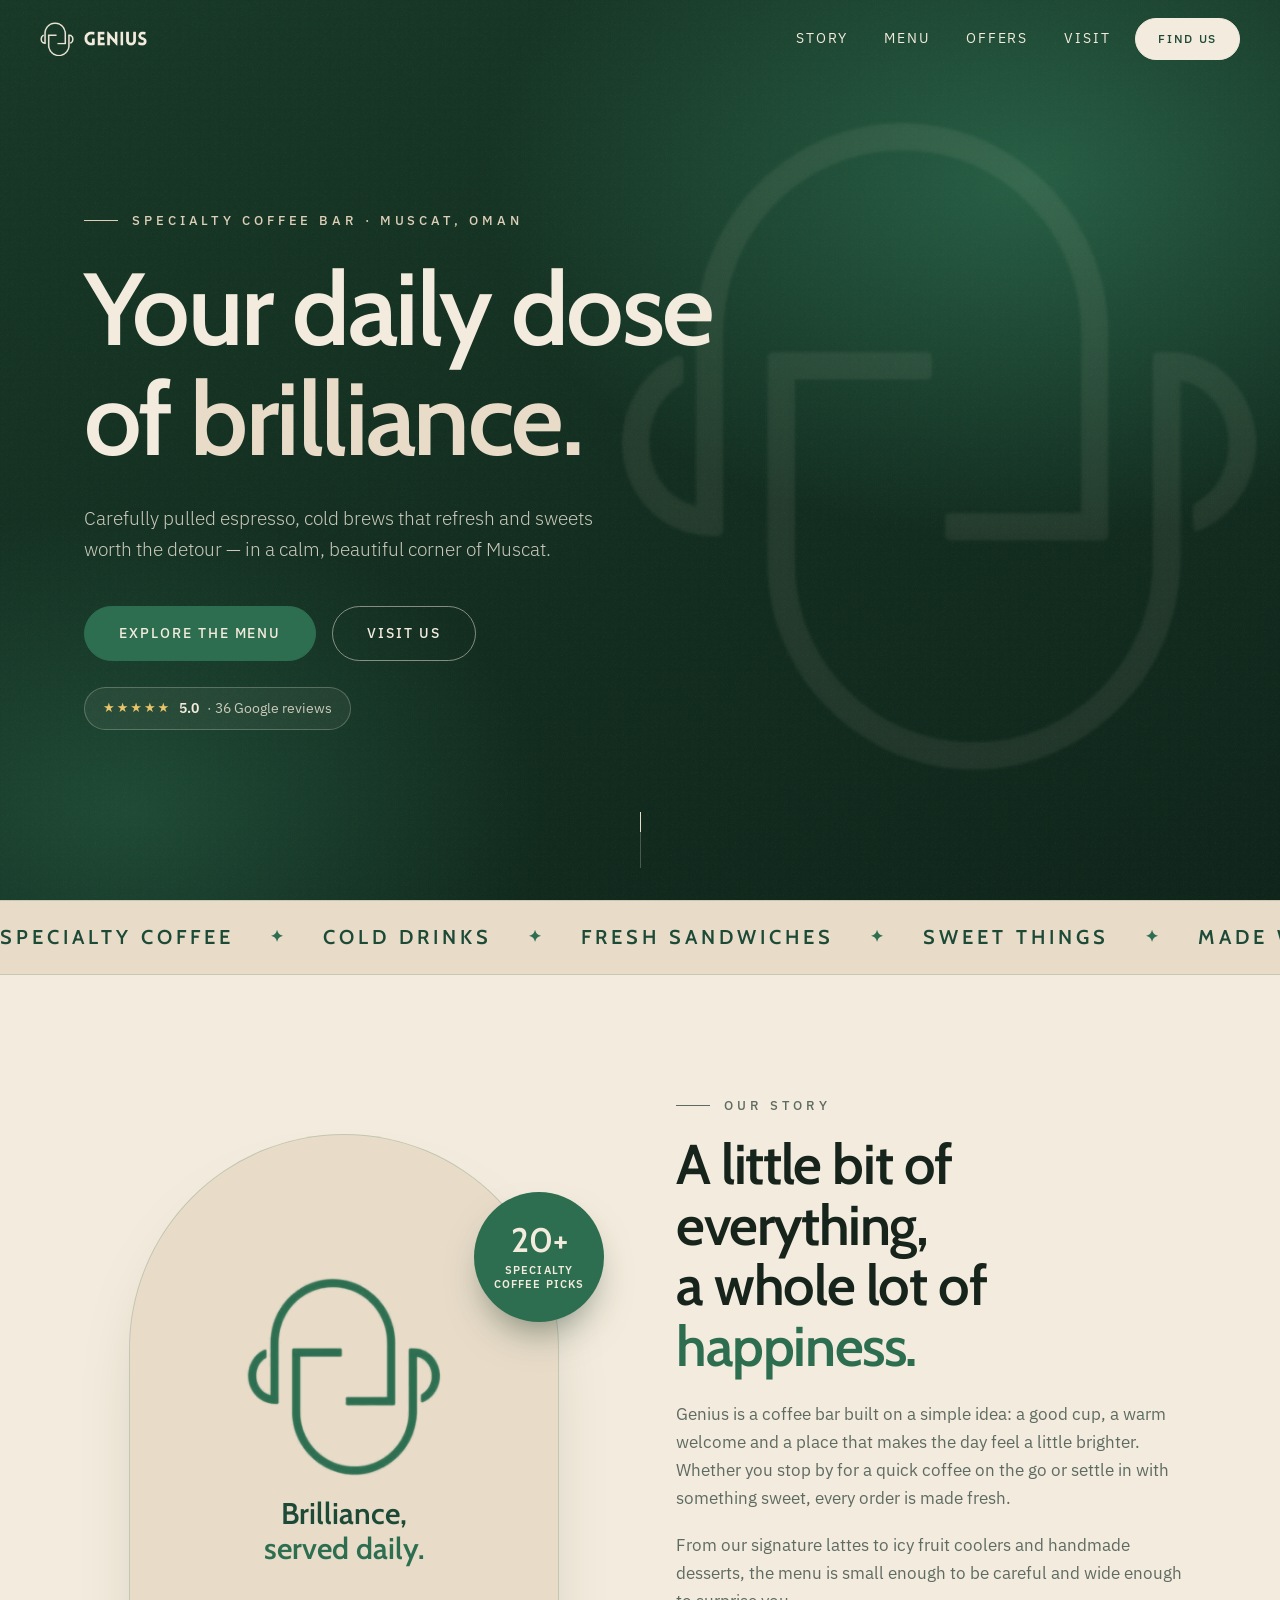
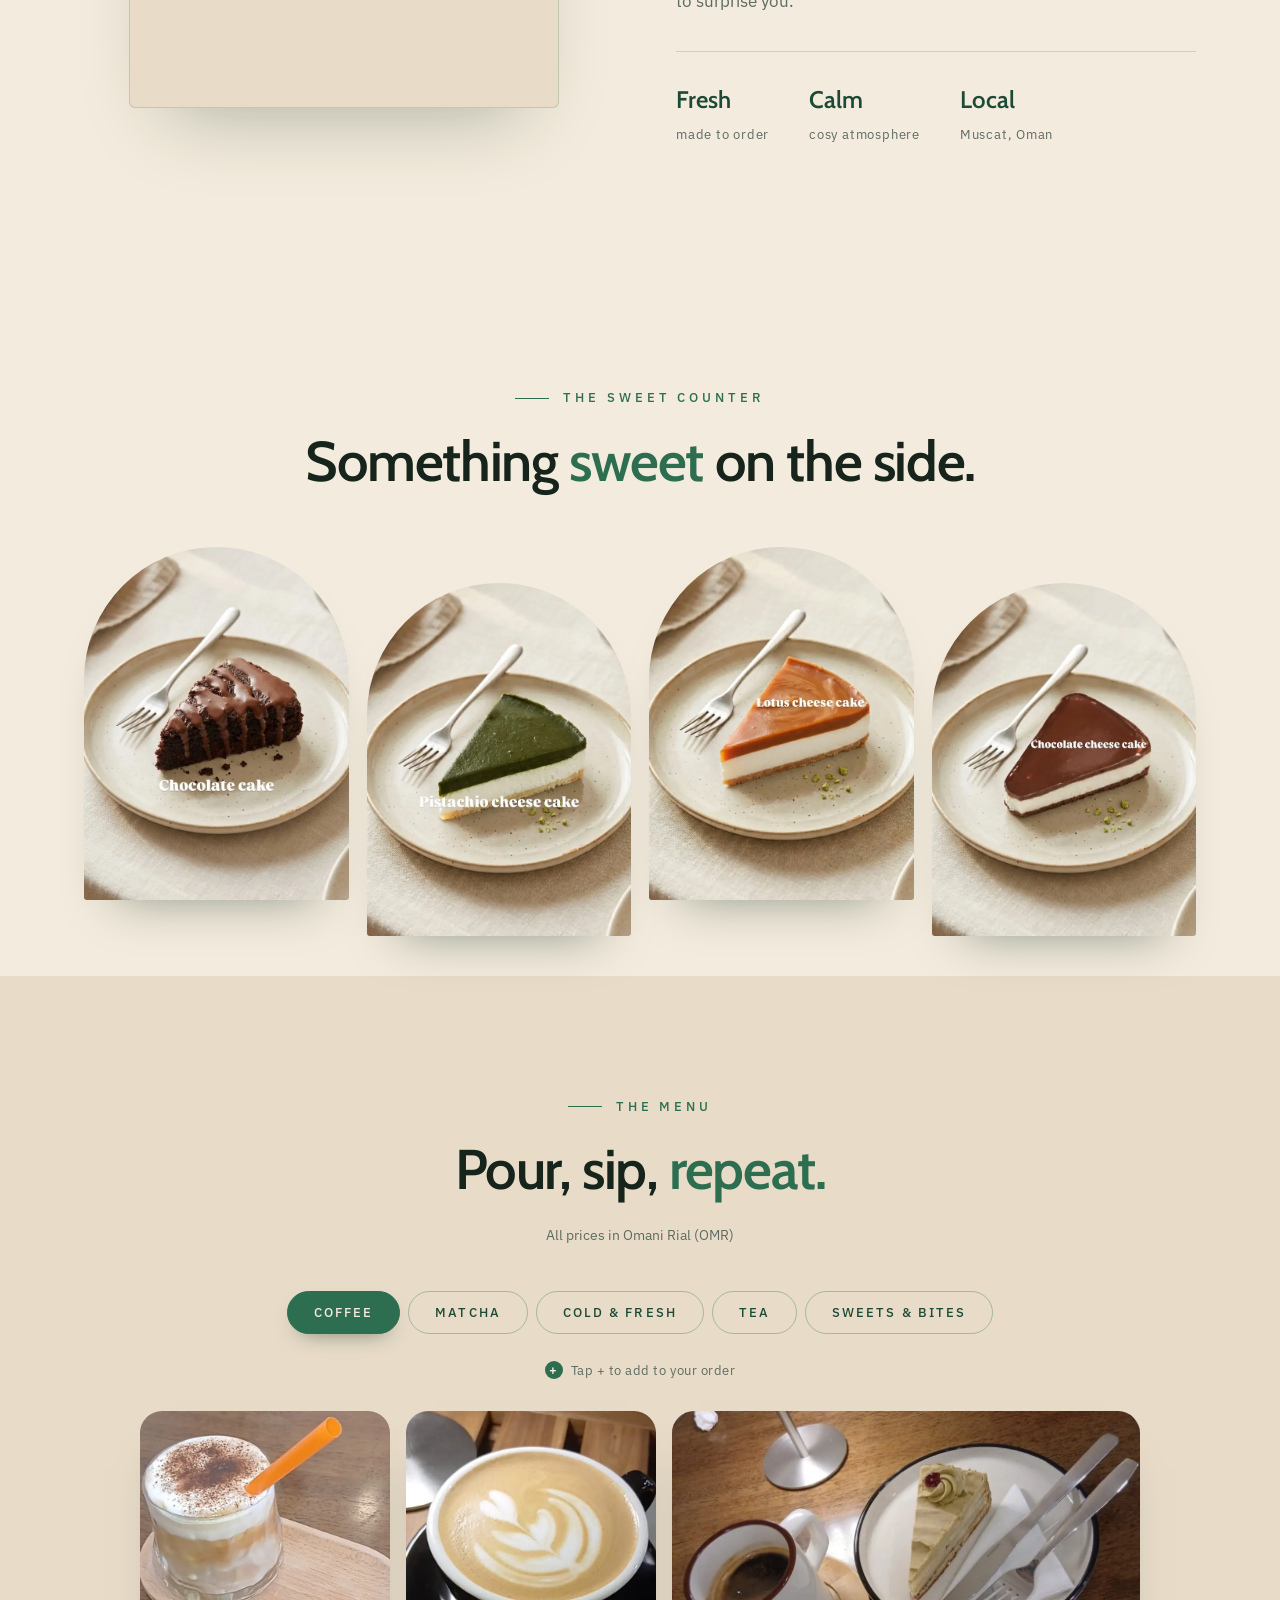
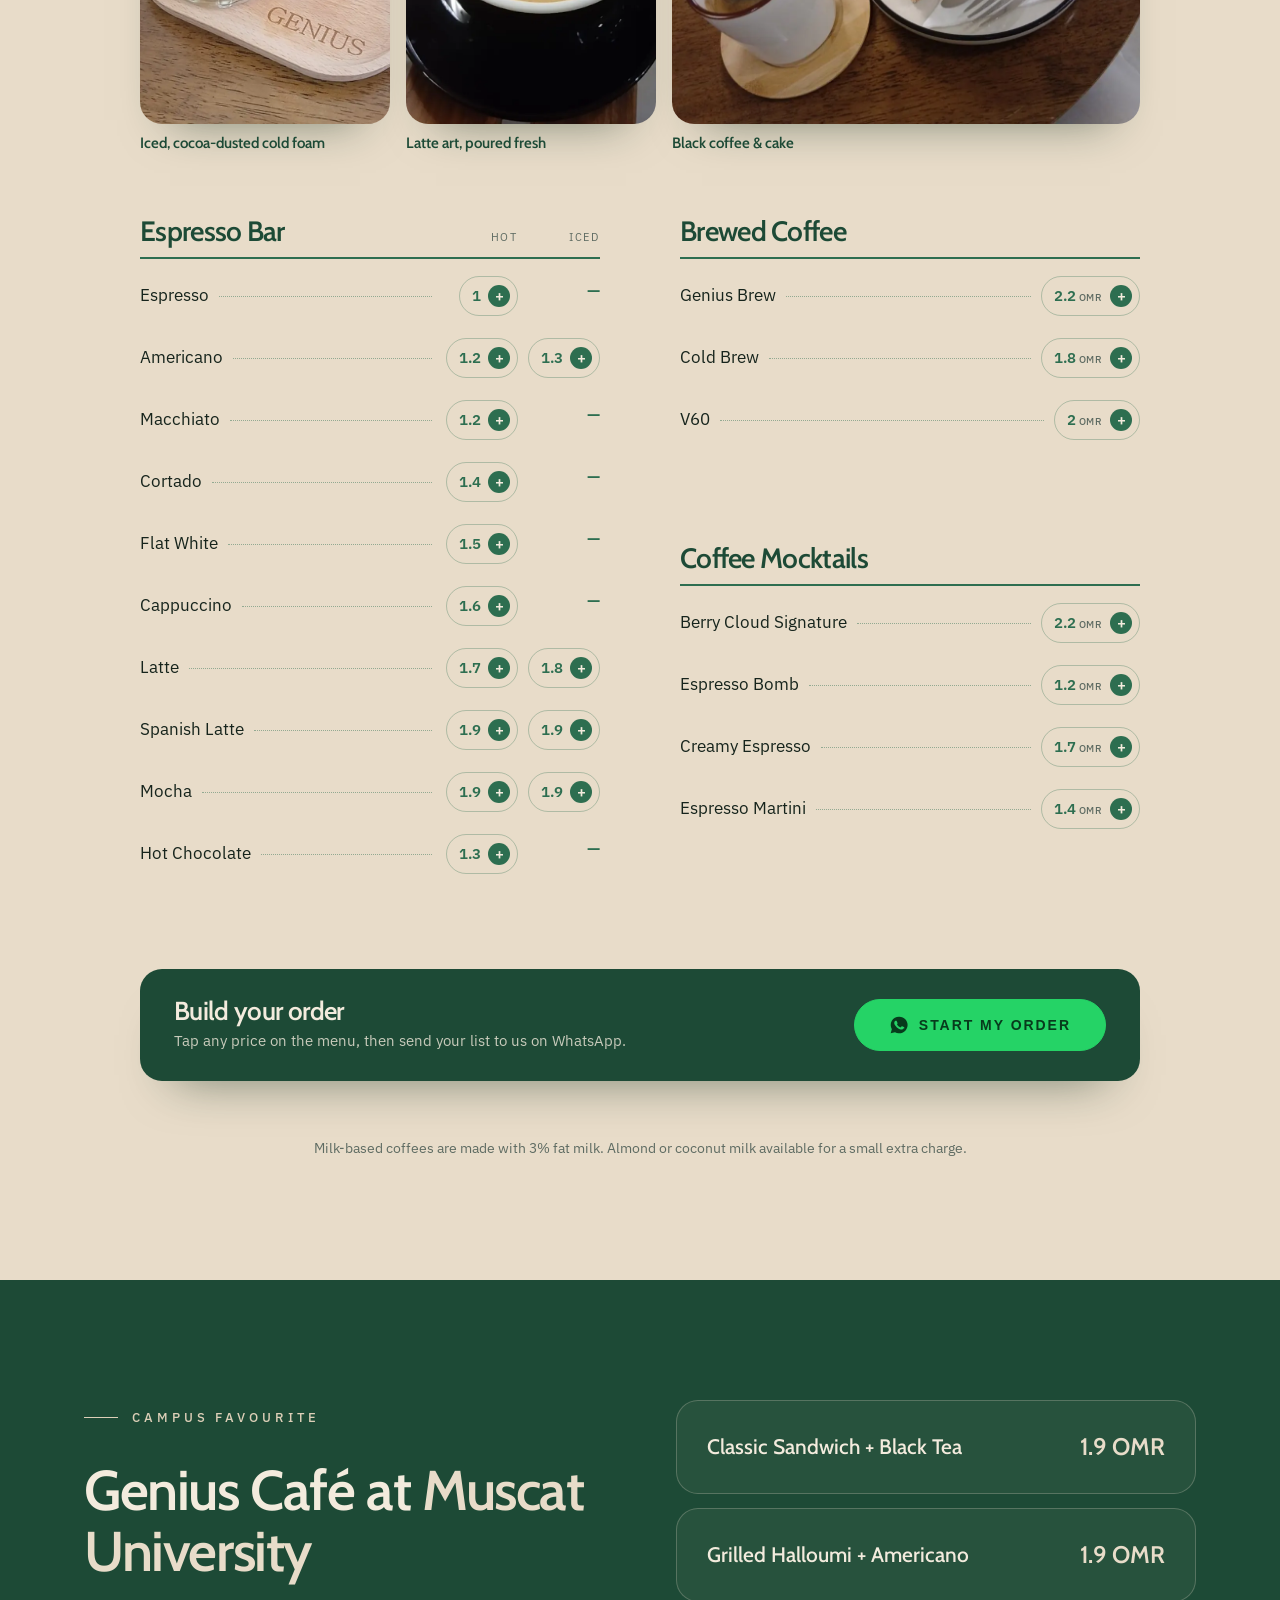
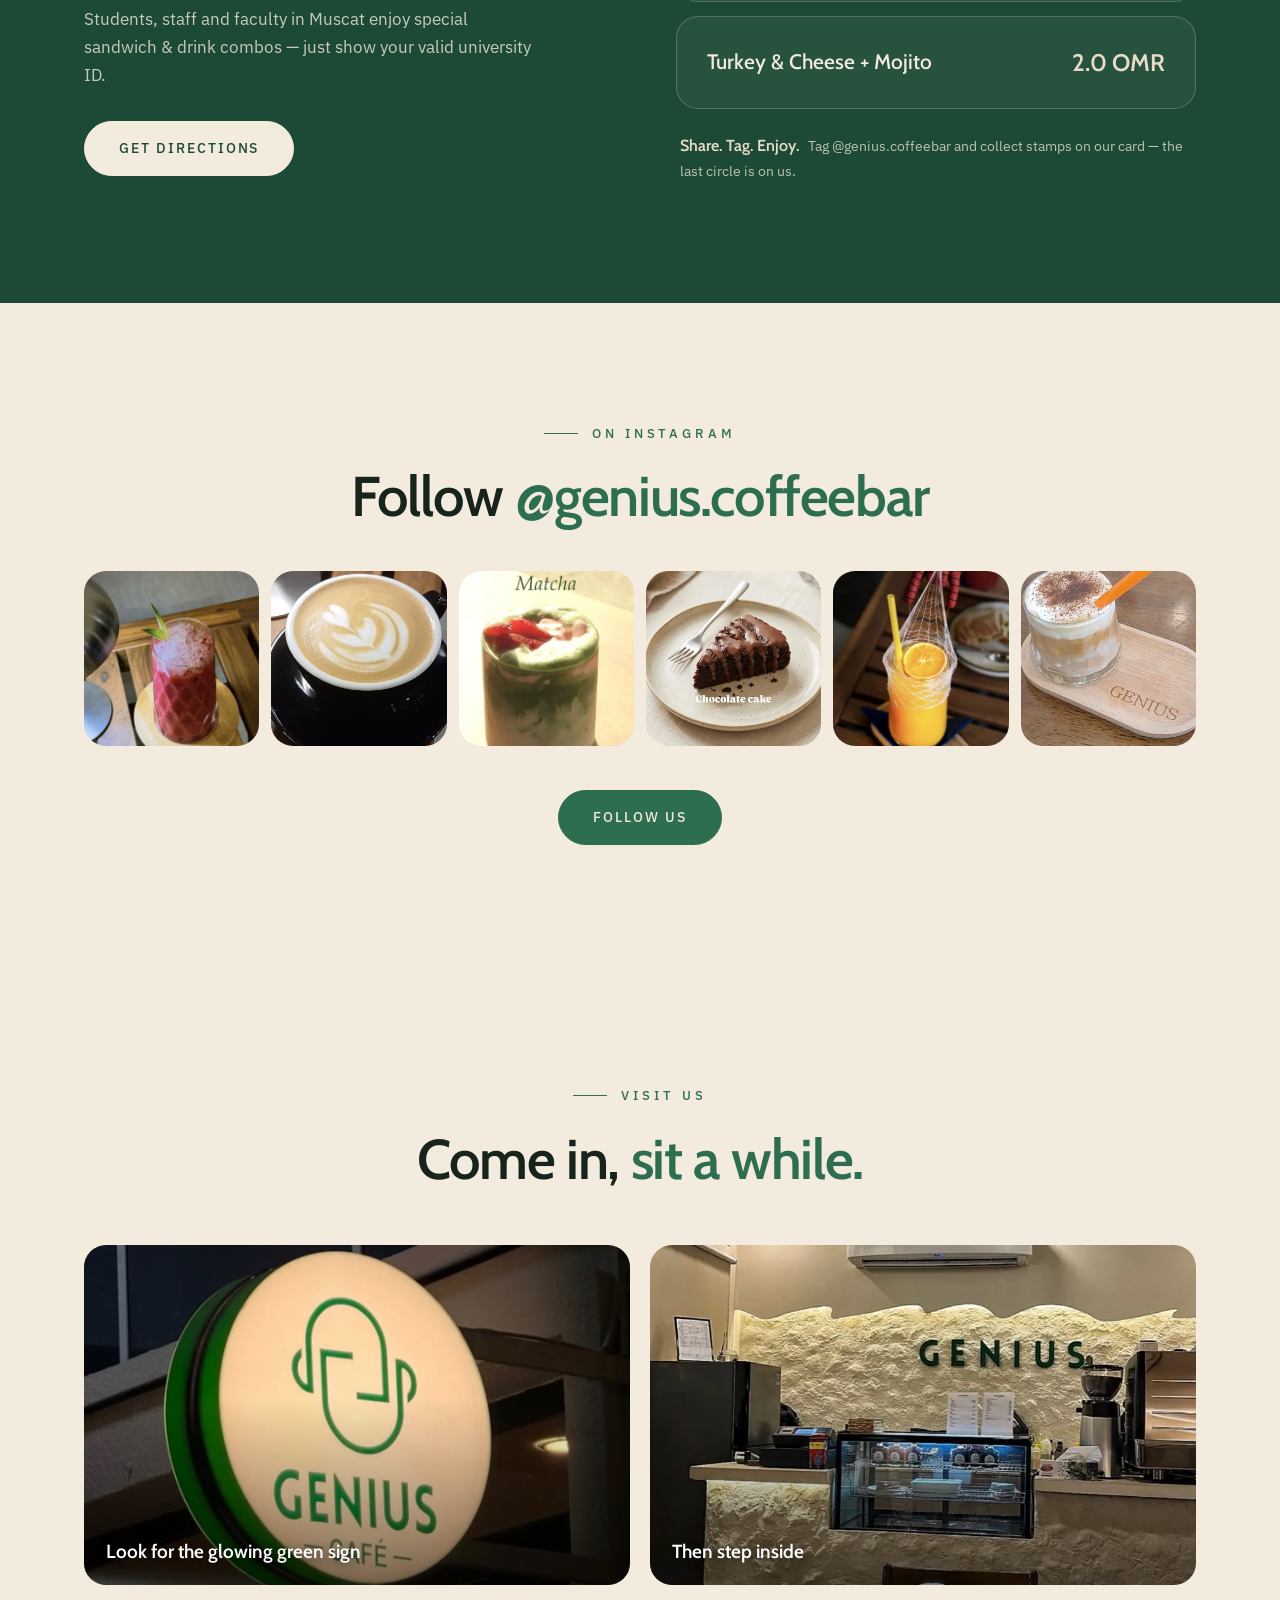
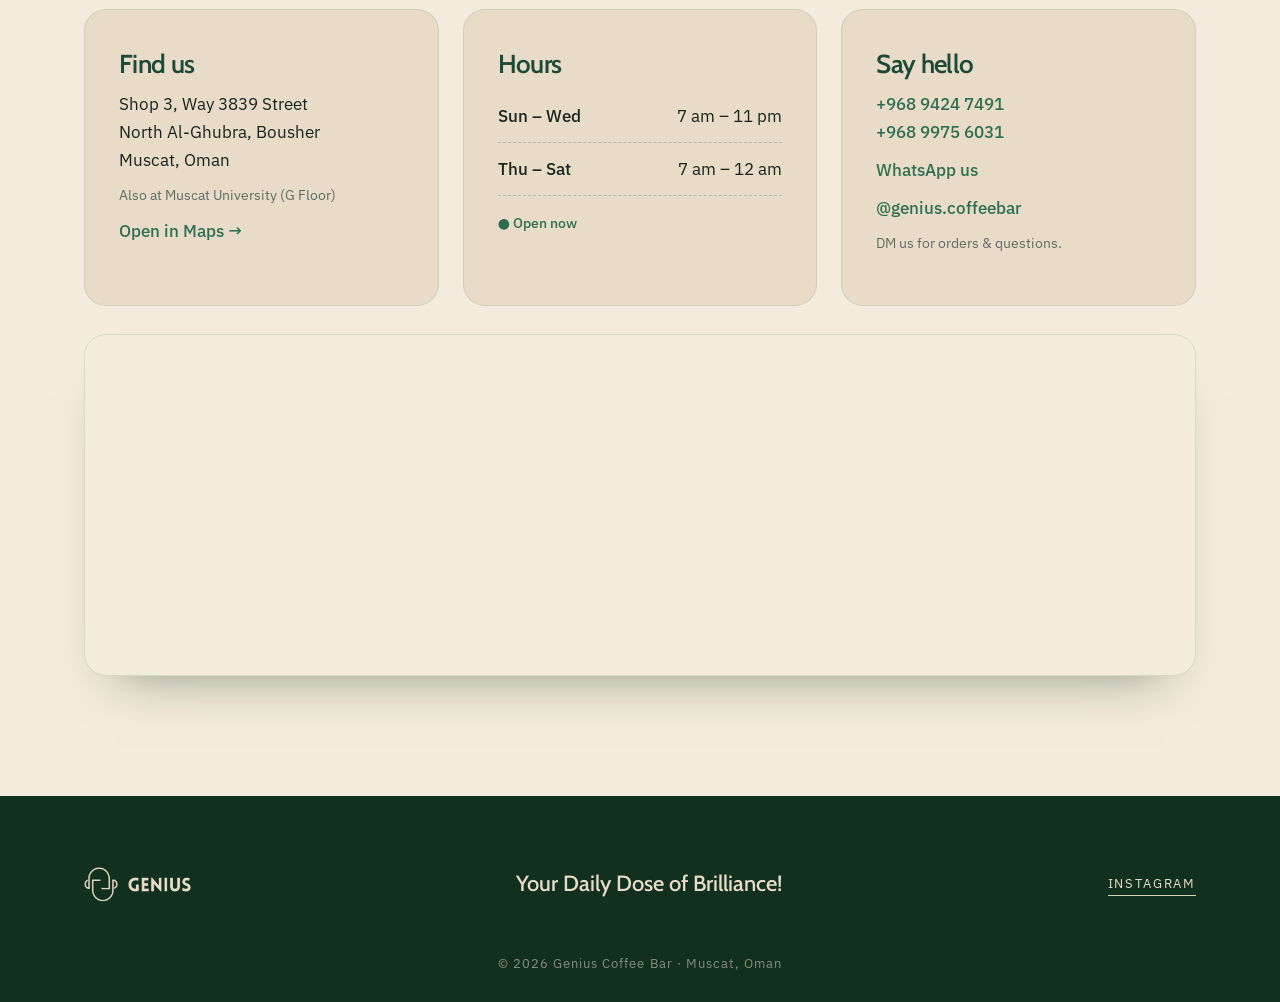
==== commit f93166b4: "Order UX: visible price with (+) button, full-size inline stepper row Co-Authored-By: Claude Sonnet " ====
--- a/index.html
+++ b/index.html
@@ -141,7 +141,7 @@
       <button class="tab" data-tab="tea" role="tab">Tea</button>
       <button class="tab" data-tab="sweet" role="tab">Sweets &amp; Bites</button>
     </div>
-    <p class="hint center">Tap a price to add it to your order</p>
+    <p class="hint center">Tap + to add to your order</p>
     <div class="panel active" id="coffee"><div class="strip s3" aria-label="Coffee gallery"><figure><img src="img/coffee-cold-foam.webp" alt="Iced, cocoa-dusted cold foam" loading="lazy" decoding="async"><figcaption>Iced, cocoa-dusted cold foam</figcaption></figure><figure><img src="img/coffee-latte-art.webp" alt="Latte art, poured fresh" loading="lazy" decoding="async"><figcaption>Latte art, poured fresh</figcaption></figure><figure><img src="img/coffee-cake.webp" alt="Black coffee &amp; cake" loading="lazy" decoding="async"><figcaption>Black coffee &amp; cake</figcaption></figure></div><div id="coffee-list"></div></div>
     <div class="panel has-photo" id="matcha"><div class="plist" id="matcha-list"></div><div class="pduo"><figure class="pphoto"><img src="img/matcha.webp" alt="Iced matcha latte on a wooden coaster" loading="lazy" decoding="async"></figure><figure class="pphoto"><img src="img/strawberry-matcha.webp" alt="Strawberry matcha topped with fresh strawberries" loading="lazy" decoding="async"></figure></div></div>
     <div class="panel" id="cold"><div class="strip" aria-label="Cold drinks gallery"><figure><img src="img/red-smoothie.webp" alt="Red Genius Smoothie" loading="lazy" decoding="async"><figcaption>Red Genius Smoothie</figcaption></figure><figure><img src="img/date-smoothie.webp" alt="Omani Royal Date Smoothie" loading="lazy" decoding="async"><figcaption>Omani Royal Date Smoothie</figcaption></figure><figure><img src="img/orange-juice.webp" alt="Fresh-squeezed Orange" loading="lazy" decoding="async"><figcaption>Fresh-squeezed Orange</figcaption></figure><figure><img src="img/drinks-trio.webp" alt="A little bit of everything" loading="lazy" decoding="async"><figcaption>A little bit of everything</figcaption></figure></div><div id="cold-list"></div></div>
--- a/style.css
+++ b/style.css
@@ -431,7 +431,7 @@
 .pbtn:active{transform:scale(.93)}
 .pbtn[data-q]{background:var(--green);border-color:var(--green);box-shadow:0 8px 16px -10px rgba(18,48,31,.7)}
 .pbtn[data-q] b,.pbtn[data-q] b::after{color:var(--cream-2)}
-.pbtn[data-q]::before{content:attr(data-q);position:absolute;top:-8px;right:-6px;min-width:18px;height:18px;padding:0 5px;border-radius:9px;background:var(--green-dd);color:#fff;font:600 11px/18px var(--sans);text-align:center;box-shadow:0 0 0 2px var(--cream)}
+.pbtn[data-q]::before-disabled{content:attr(data-q);position:absolute;top:-8px;right:-6px;min-width:18px;height:18px;padding:0 5px;border-radius:9px;background:var(--green-dd);color:#fff;font:600 11px/18px var(--sans);text-align:center;box-shadow:0 0 0 2px var(--cream)}
 .group .p2 .cell{display:flex;justify-content:flex-end;width:76px}
 .group .p2 .cell .na{width:auto}
 .group .p1{display:flex}
@@ -486,3 +486,36 @@
   .sheet-head{padding:18px 20px 12px}.sheet-body{padding:6px 20px 14px}.sheet-foot{padding:14px 20px calc(16px + env(safe-area-inset-bottom))}
 }
 @media(max-width:380px){.group .p2 .cell,.cols span,.group .p2 b.na{width:66px}.pbtn{padding:8px 7px}}
+
+/* ===== price pill (+) and inline stepper ===== */
+.group li{flex-wrap:wrap}
+.group .p2,.cols{gap:6px}
+.pbtn{display:inline-flex;align-items:center;gap:7px;padding:6px 7px 6px 12px;min-width:0;min-height:40px}
+.pbtn b{font-size:15px!important}
+.group .p2 .pbtn b::after{display:none}
+.pbtn .pl{display:grid;place-items:center;width:22px;height:22px;border-radius:50%;background:var(--green);color:var(--cream-2);font:600 15px/1 var(--sans);font-style:normal;transition:background .2s,color .2s,transform .2s}
+.pbtn:hover .pl{background:var(--cream-2);color:var(--green)}
+.pbtn[data-q]{background:rgba(45,110,80,.14);border-color:var(--green)}
+.pbtn[data-q] b,.pbtn[data-q] b::after{color:var(--green-d)}
+.pbtn[data-q]::before{content:attr(data-q);position:absolute;top:-8px;right:-5px;min-width:19px;height:19px;padding:0 5px;border-radius:10px;background:var(--green);color:var(--cream-2);font:600 11px/19px var(--sans);text-align:center;box-shadow:0 0 0 2px var(--cream)}
+.pbtn:hover[data-q]{background:rgba(45,110,80,.22)}
+.pbtn:hover b{color:var(--cream-2)}
+.pbtn[data-q]:hover b{color:var(--green-d)}
+
+.lines{flex:0 0 100%;display:grid;gap:8px;margin-top:10px}
+.ln{display:flex;align-items:center;gap:12px;padding:6px 6px 6px 16px;border-radius:99px;background:rgba(45,110,80,.1);animation:rise .3s cubic-bezier(.2,.7,.2,1) both}
+.ln-l{flex:1;font-size:13px;letter-spacing:.1em;text-transform:uppercase;color:var(--green-d);font-weight:500}
+.stp{display:flex;align-items:center;gap:2px;background:var(--cream-2);border-radius:99px;padding:2px;box-shadow:0 1px 0 rgba(45,110,80,.18)}
+.stp button{width:44px;height:44px;border:0;border-radius:50%;background:transparent;color:var(--green-d);font-size:24px;line-height:1;cursor:pointer;transition:background .15s,transform .12s;-webkit-tap-highlight-color:transparent}
+.stp button:hover{background:rgba(45,110,80,.14)}
+.stp button:active{transform:scale(.9);background:var(--green);color:var(--cream-2)}
+.stp b{min-width:26px;text-align:center;font:600 17px var(--sans);color:var(--green-d)}
+.ln-sum{min-width:64px;text-align:right;font-weight:600;color:var(--green);font-variant-numeric:tabular-nums;padding-right:8px}
+@media(hover:hover){.group li:hover:has(.lines){padding-left:0;padding-right:0;background:transparent}}
+@media(max-width:860px){
+  .group .p2 .cell,.cols span,.group .p2 b.na{width:78px}
+  .pbtn{min-height:44px;padding:6px 6px 6px 10px;gap:5px}
+  .ln{padding-left:14px}
+}
+@media(max-width:380px){.group .p2 .cell,.cols span,.group .p2 b.na{width:70px}.pbtn{padding-left:8px}}
+.stp b::after,.ln b::after{display:none!important}
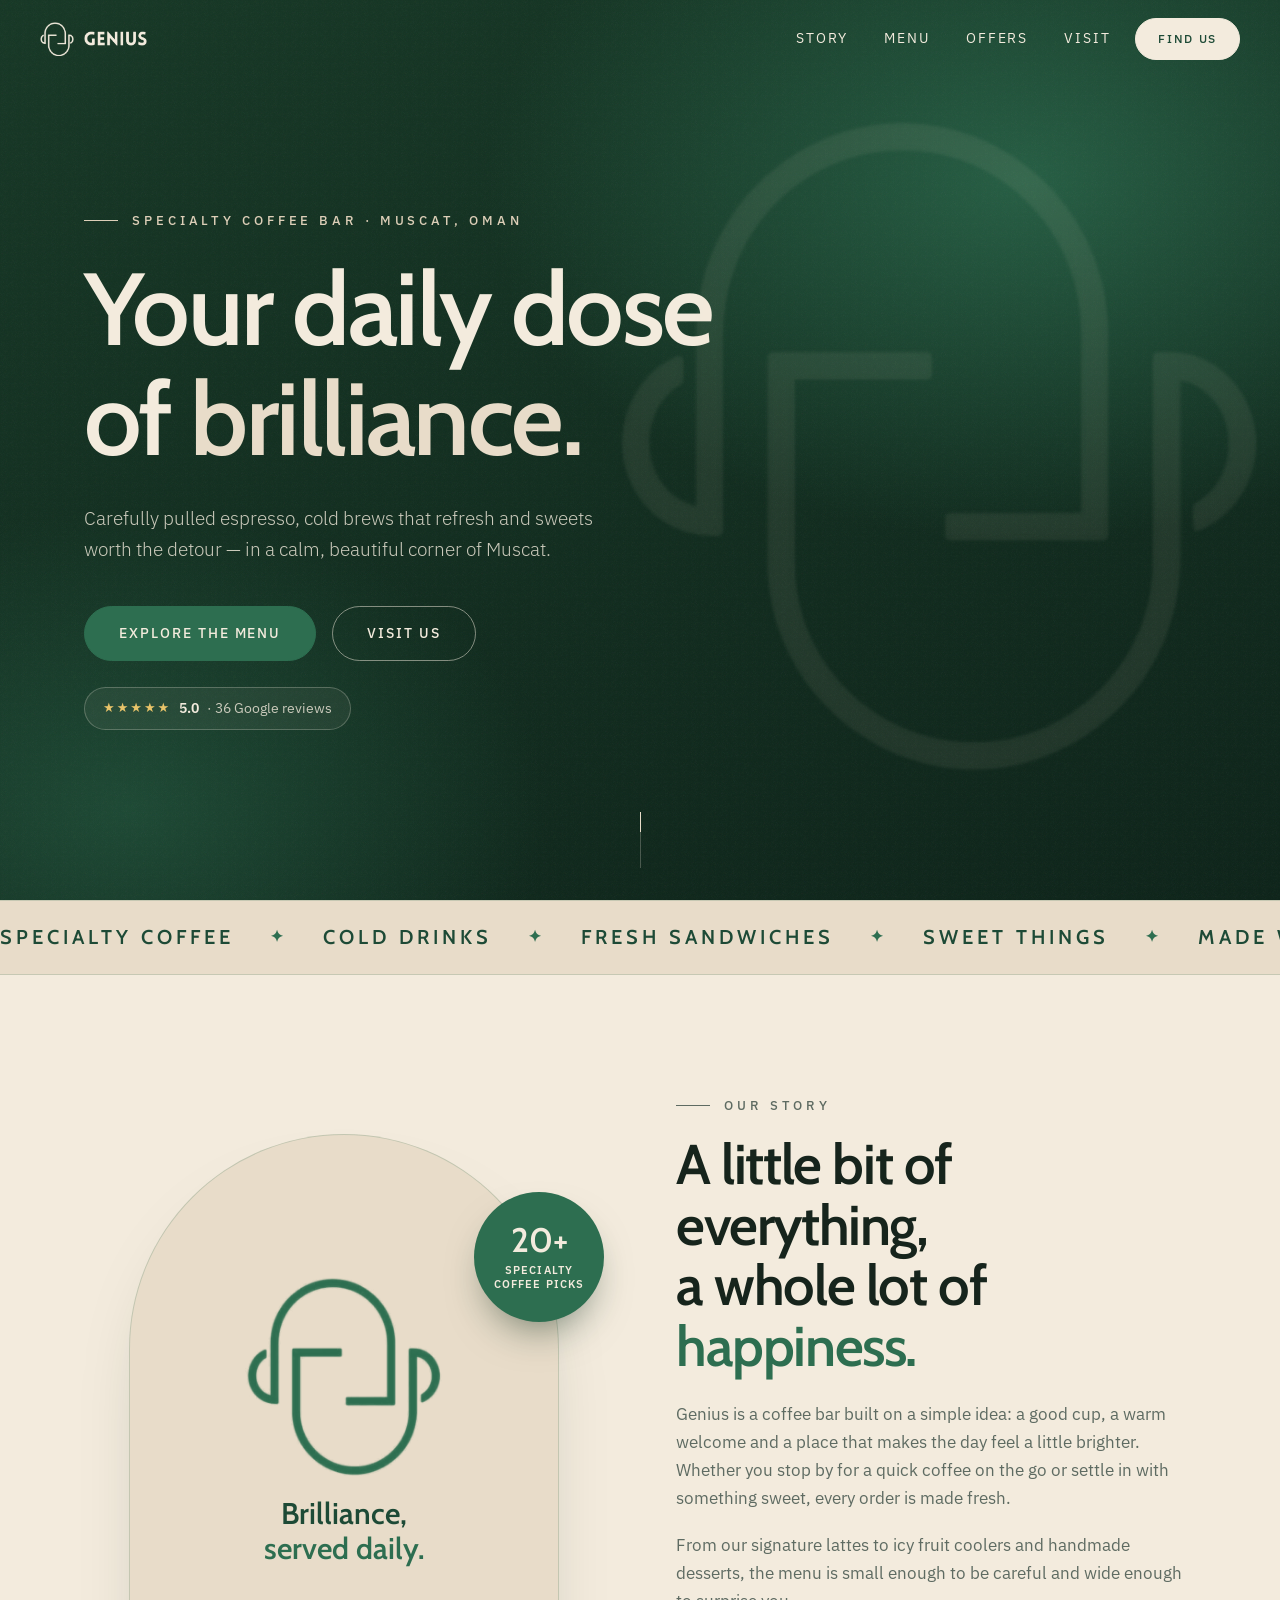
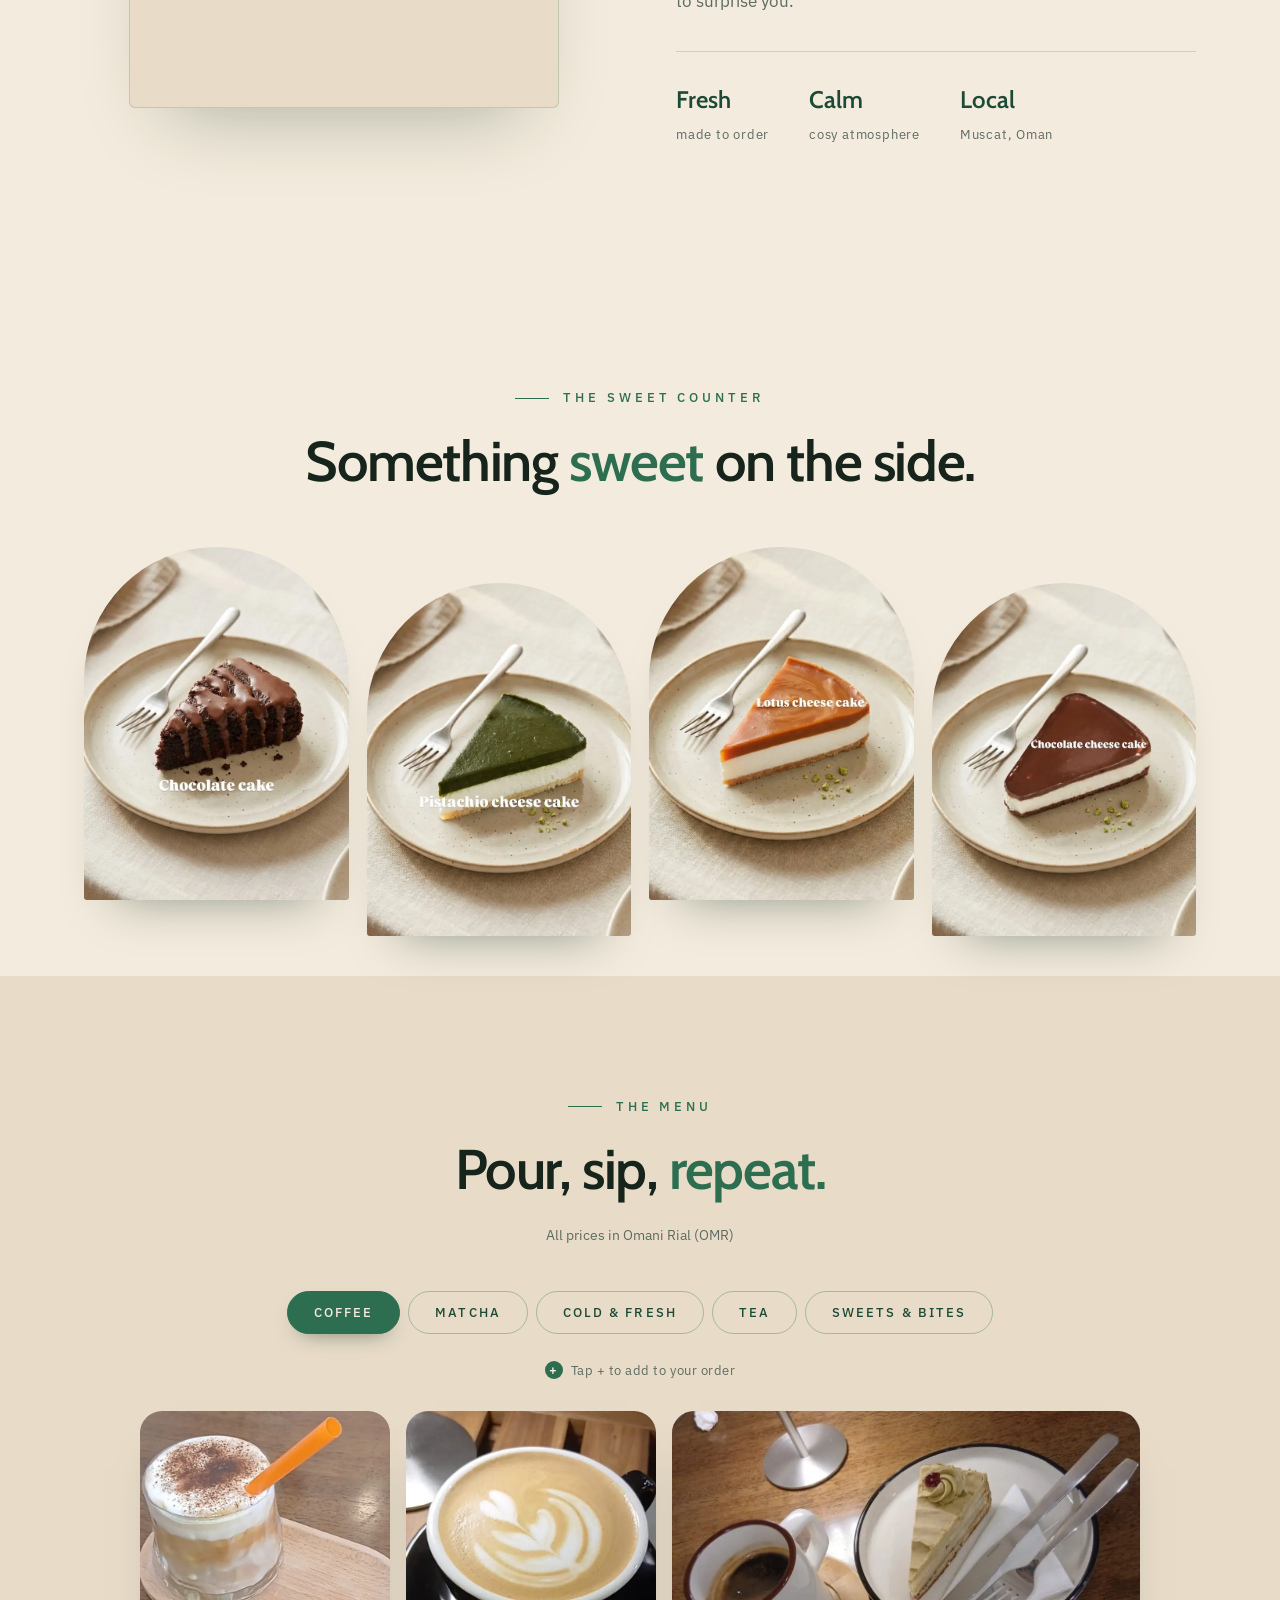
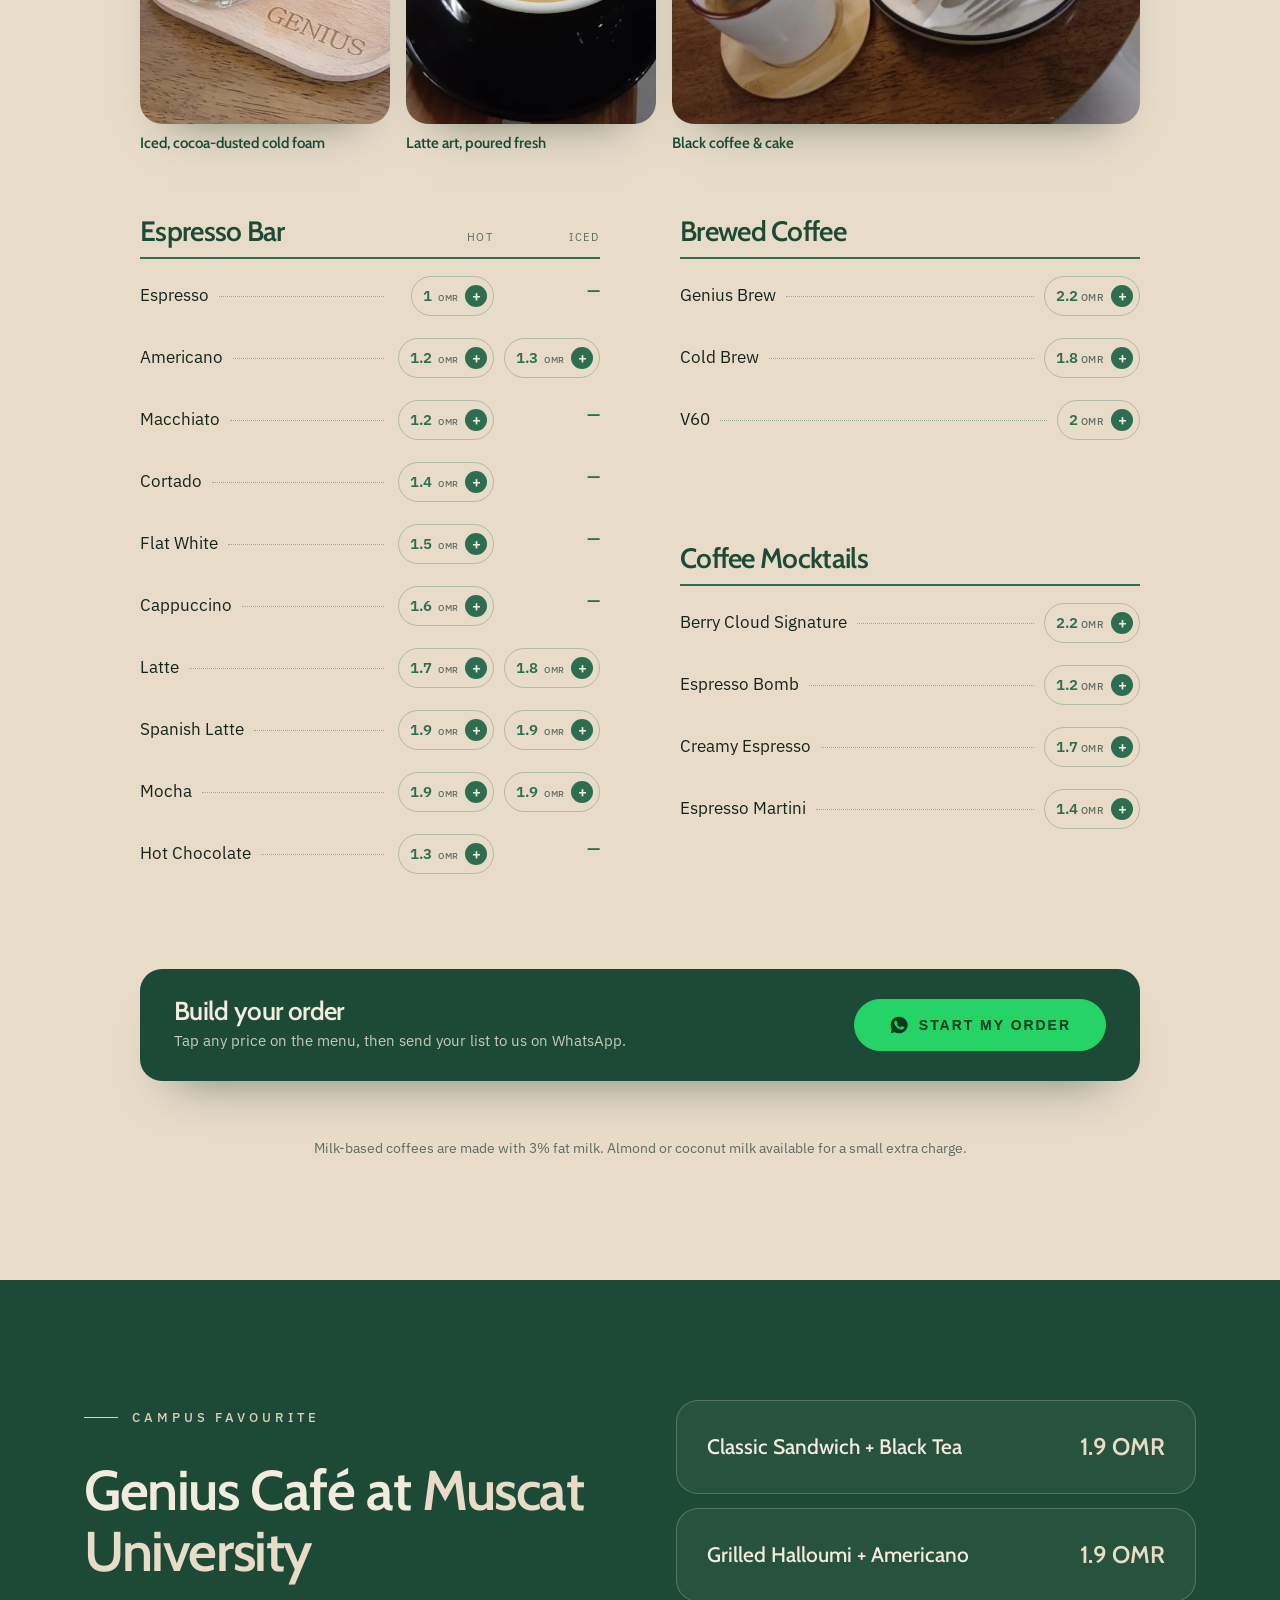
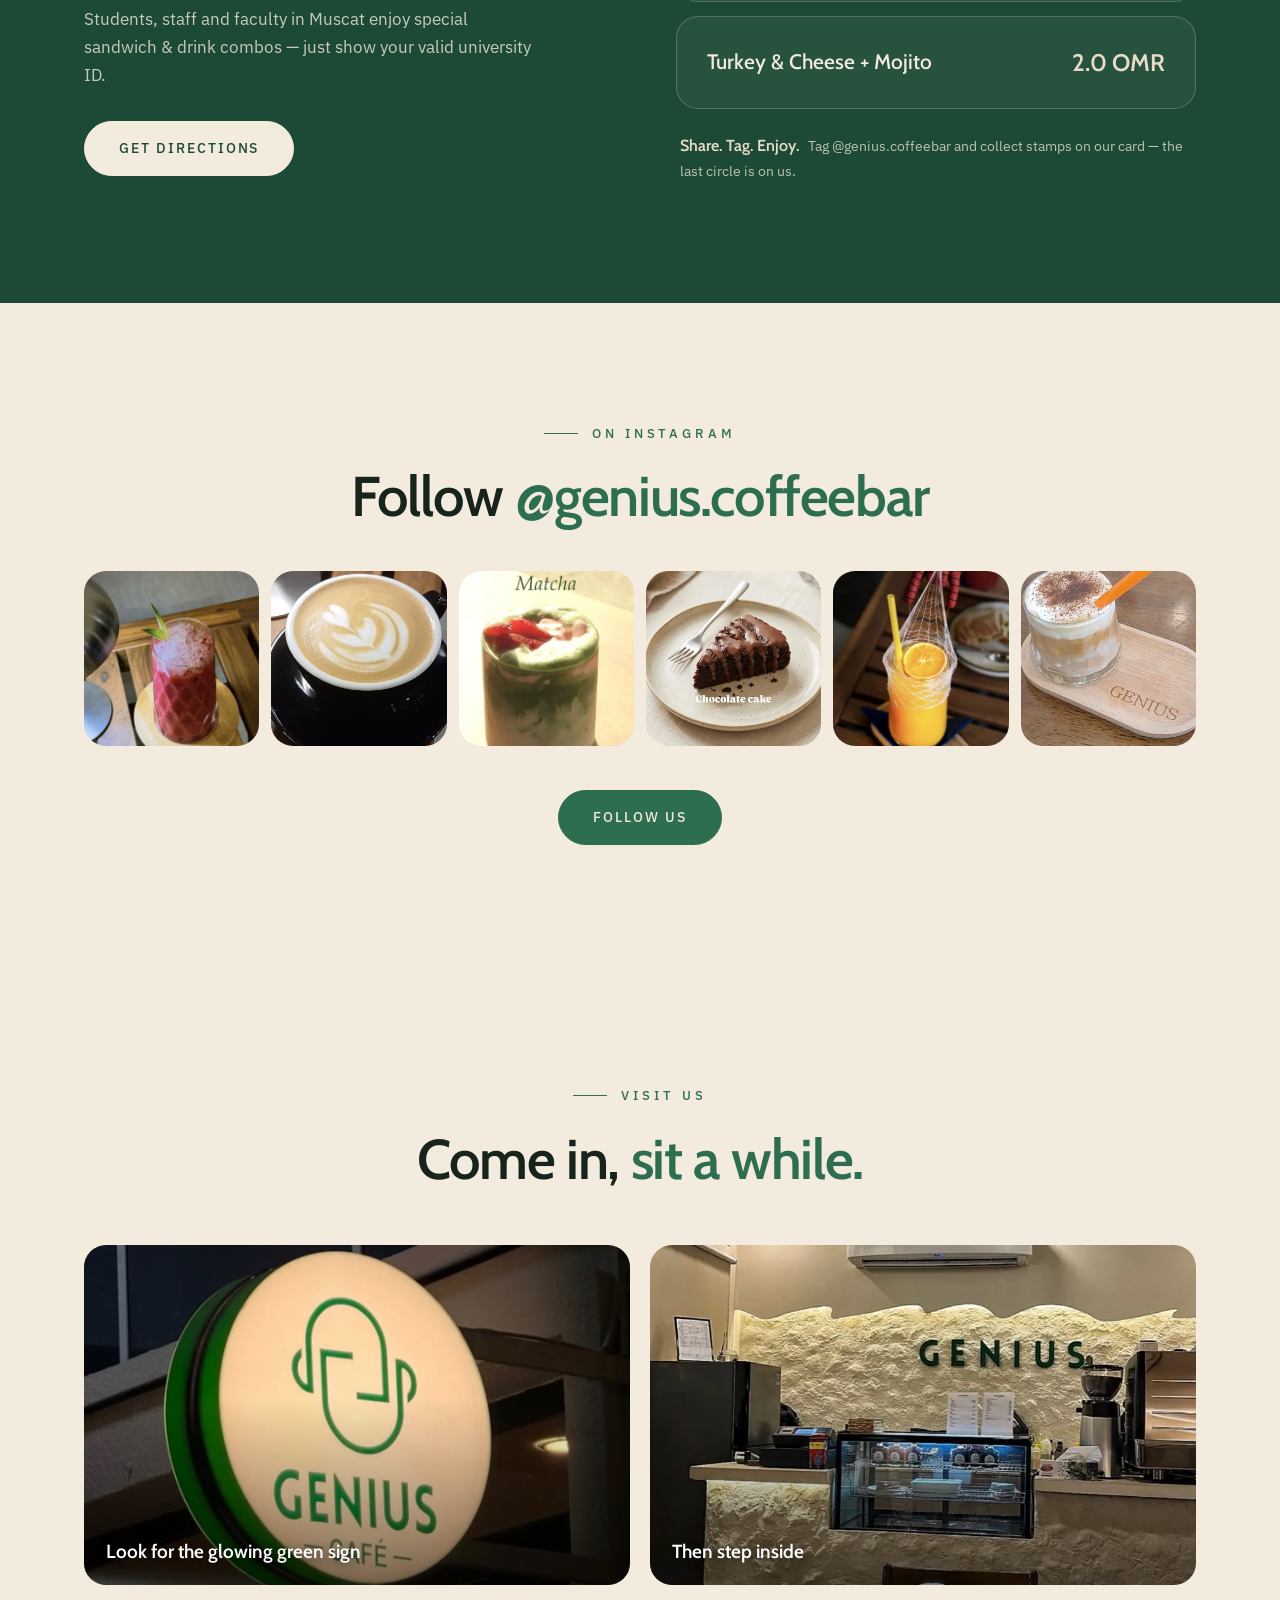
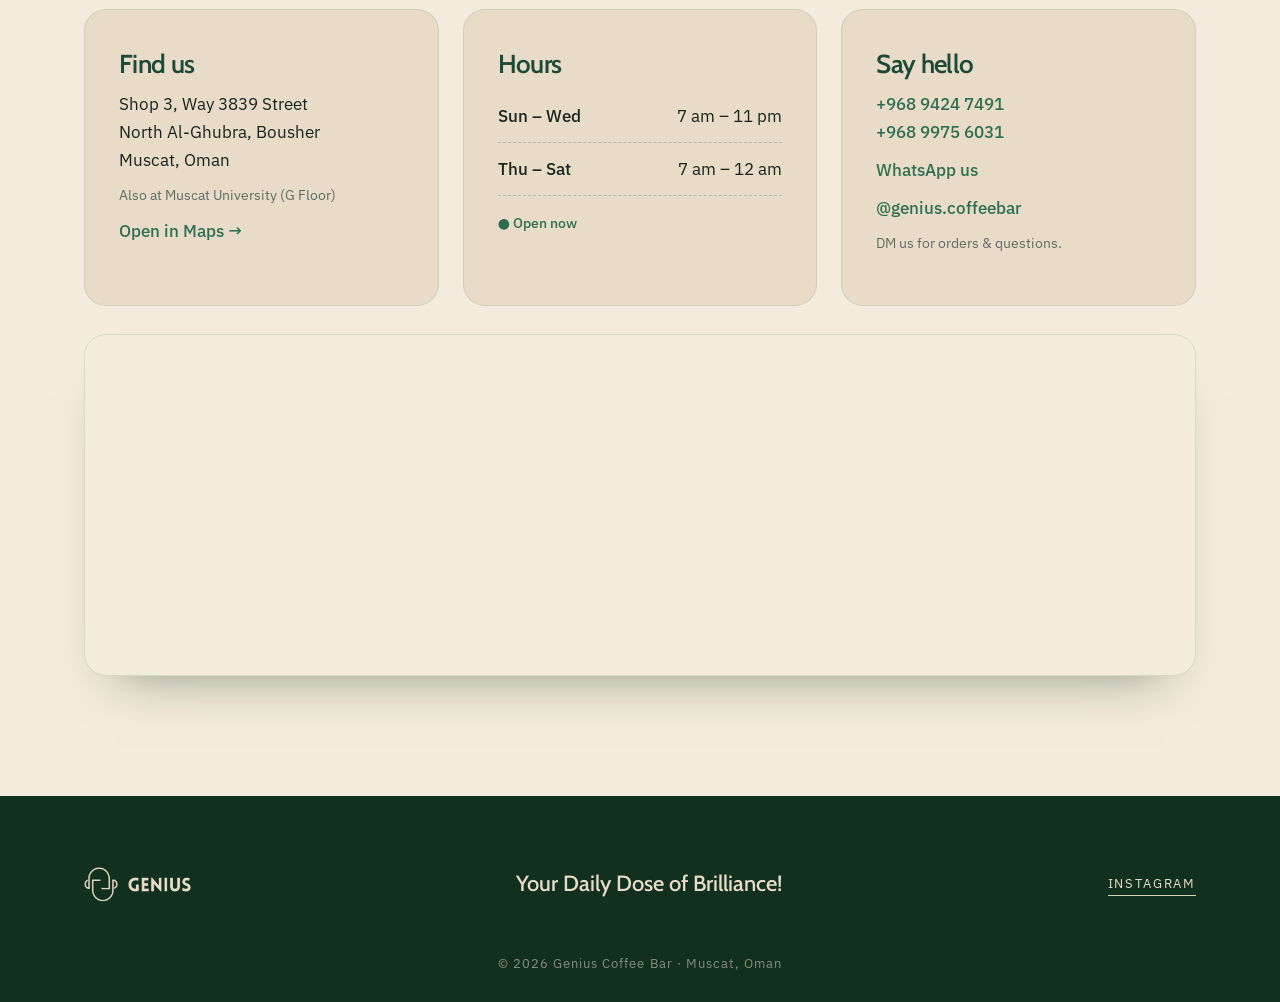
==== commit 2d719b46: "Cache-bust css/js so phones load latest Co-Authored-By: Claude Sonnet 5.5 <noreply@anthropic.com> Cl" ====
--- a/index.html
+++ b/index.html
@@ -9,7 +9,7 @@
 <link rel="preconnect" href="https://fonts.googleapis.com">
 <link rel="preconnect" href="https://fonts.gstatic.com" crossorigin>
 <link href="https://fonts.googleapis.com/css2?family=Cabin:wght@500;600;700&family=IBM+Plex+Sans:wght@300;400;500&display=swap" rel="stylesheet">
-<link rel="stylesheet" href="style.css">
+<link rel="stylesheet" href="style.css?v=7">
 
 <link rel="canonical" href="https://shajedulkarim.github.io/genius-coffeebar/">
 <meta name="robots" content="index,follow,max-image-preview:large">
@@ -268,7 +268,7 @@
   <a href="https://www.google.com/maps/search/?api=1&query=Genius.Coffeebar+Muscat" target="_blank" rel="noopener"><svg viewBox="0 0 24 24" aria-hidden="true"><path d="M12 2a7 7 0 00-7 7c0 5 7 13 7 13s7-8 7-13a7 7 0 00-7-7zm0 9.5A2.5 2.5 0 119.5 9 2.5 2.5 0 0112 11.5z"/></svg>Directions</a>
 </nav>
 
-<script src="menu.js" defer></script>
-<script src="script.js" defer></script>
+<script src="menu.js?v=7" defer></script>
+<script src="script.js?v=7" defer></script>
 </body>
 </html>
--- a/style.css
+++ b/style.css
@@ -519,3 +519,13 @@
 }
 @media(max-width:380px){.group .p2 .cell,.cols span,.group .p2 b.na{width:70px}.pbtn{padding-left:8px}}
 .stp b::after,.ln b::after{display:none!important}
+
+/* OMR back on every pill */
+.group .p2 .pbtn b::after{display:inline!important;font-size:9px;margin-left:3px}
+.group .p2 .cell,.cols span,.group .p2 b.na{width:100px}
+.pbtn{gap:6px;padding:6px 6px 6px 11px}
+@media(max-width:860px){
+  .group .p2 .cell,.cols span,.group .p2 b.na{width:98px}
+  .pbtn{padding:6px 6px 6px 10px;gap:5px}
+}
+@media(max-width:380px){.group .p2 .cell,.cols span,.group .p2 b.na{width:90px}.pbtn{padding-left:8px}.group .p2 .pbtn b::after{margin-left:2px}}
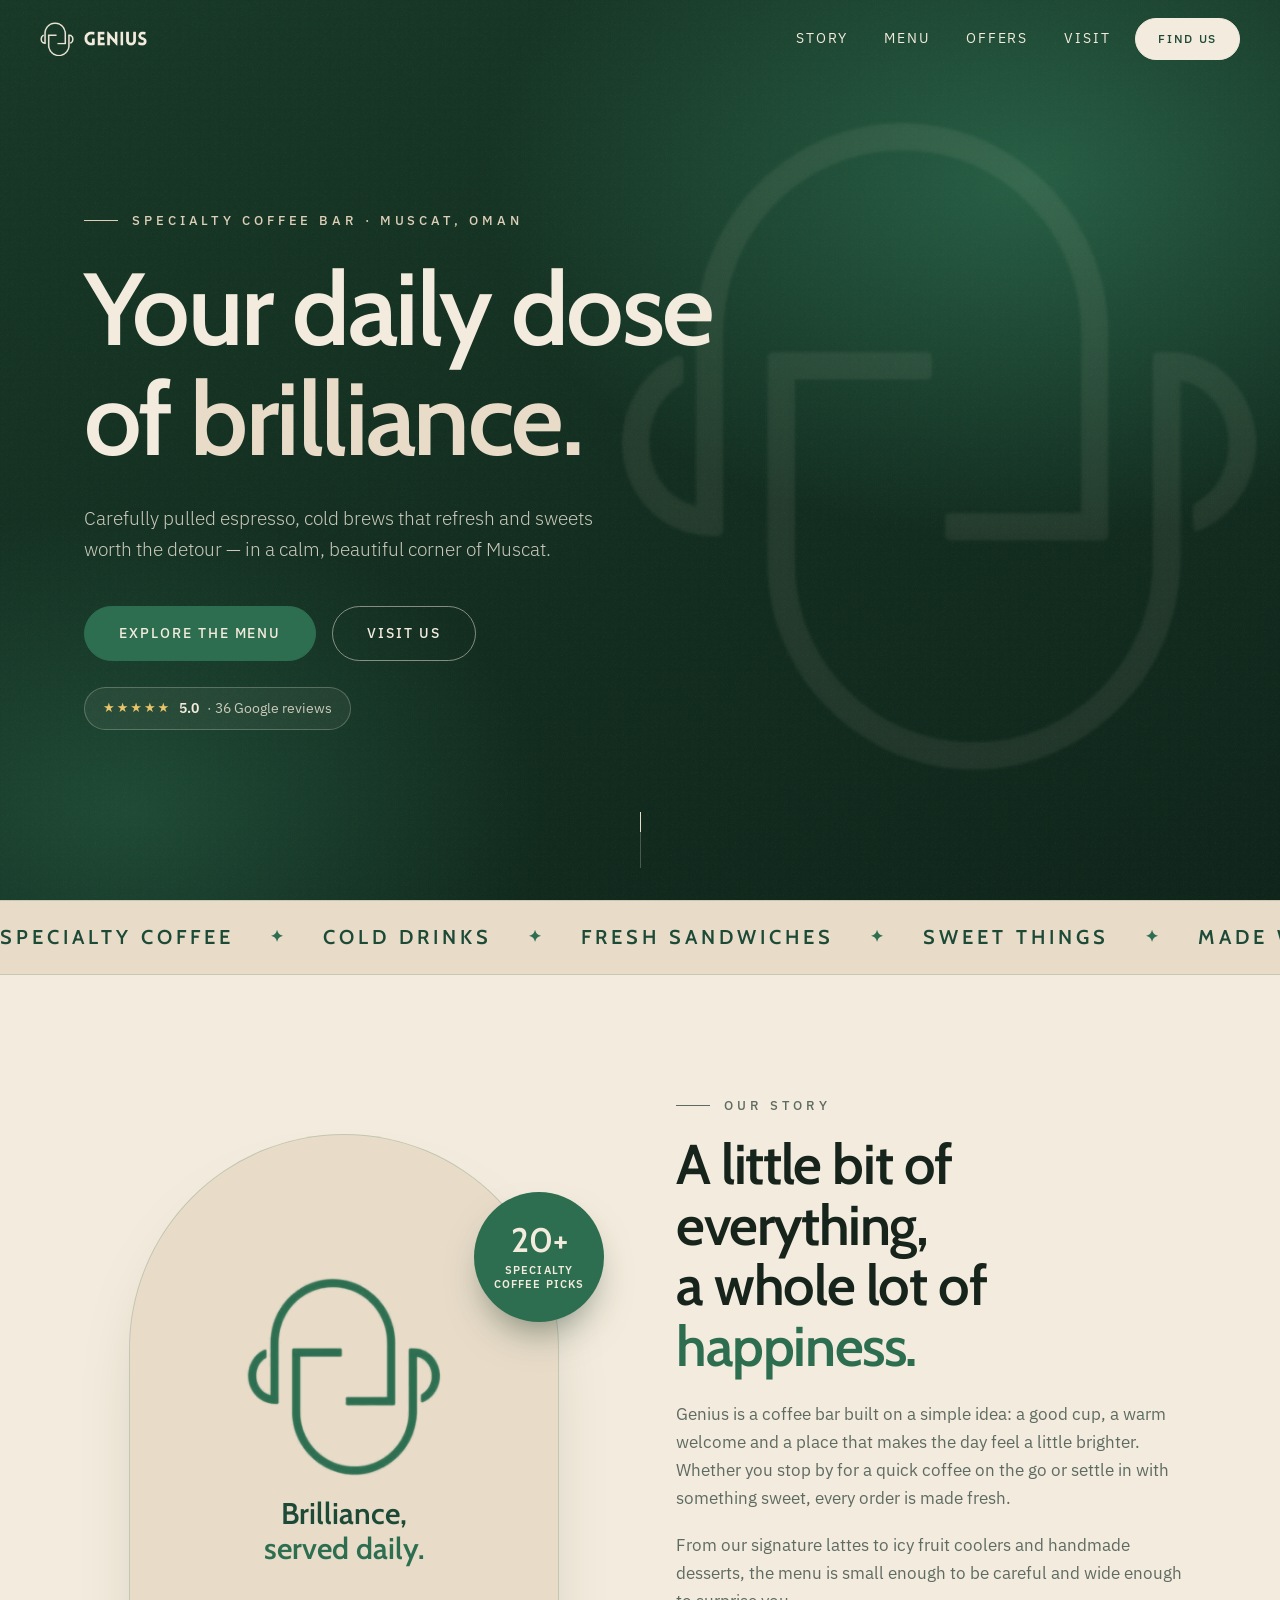
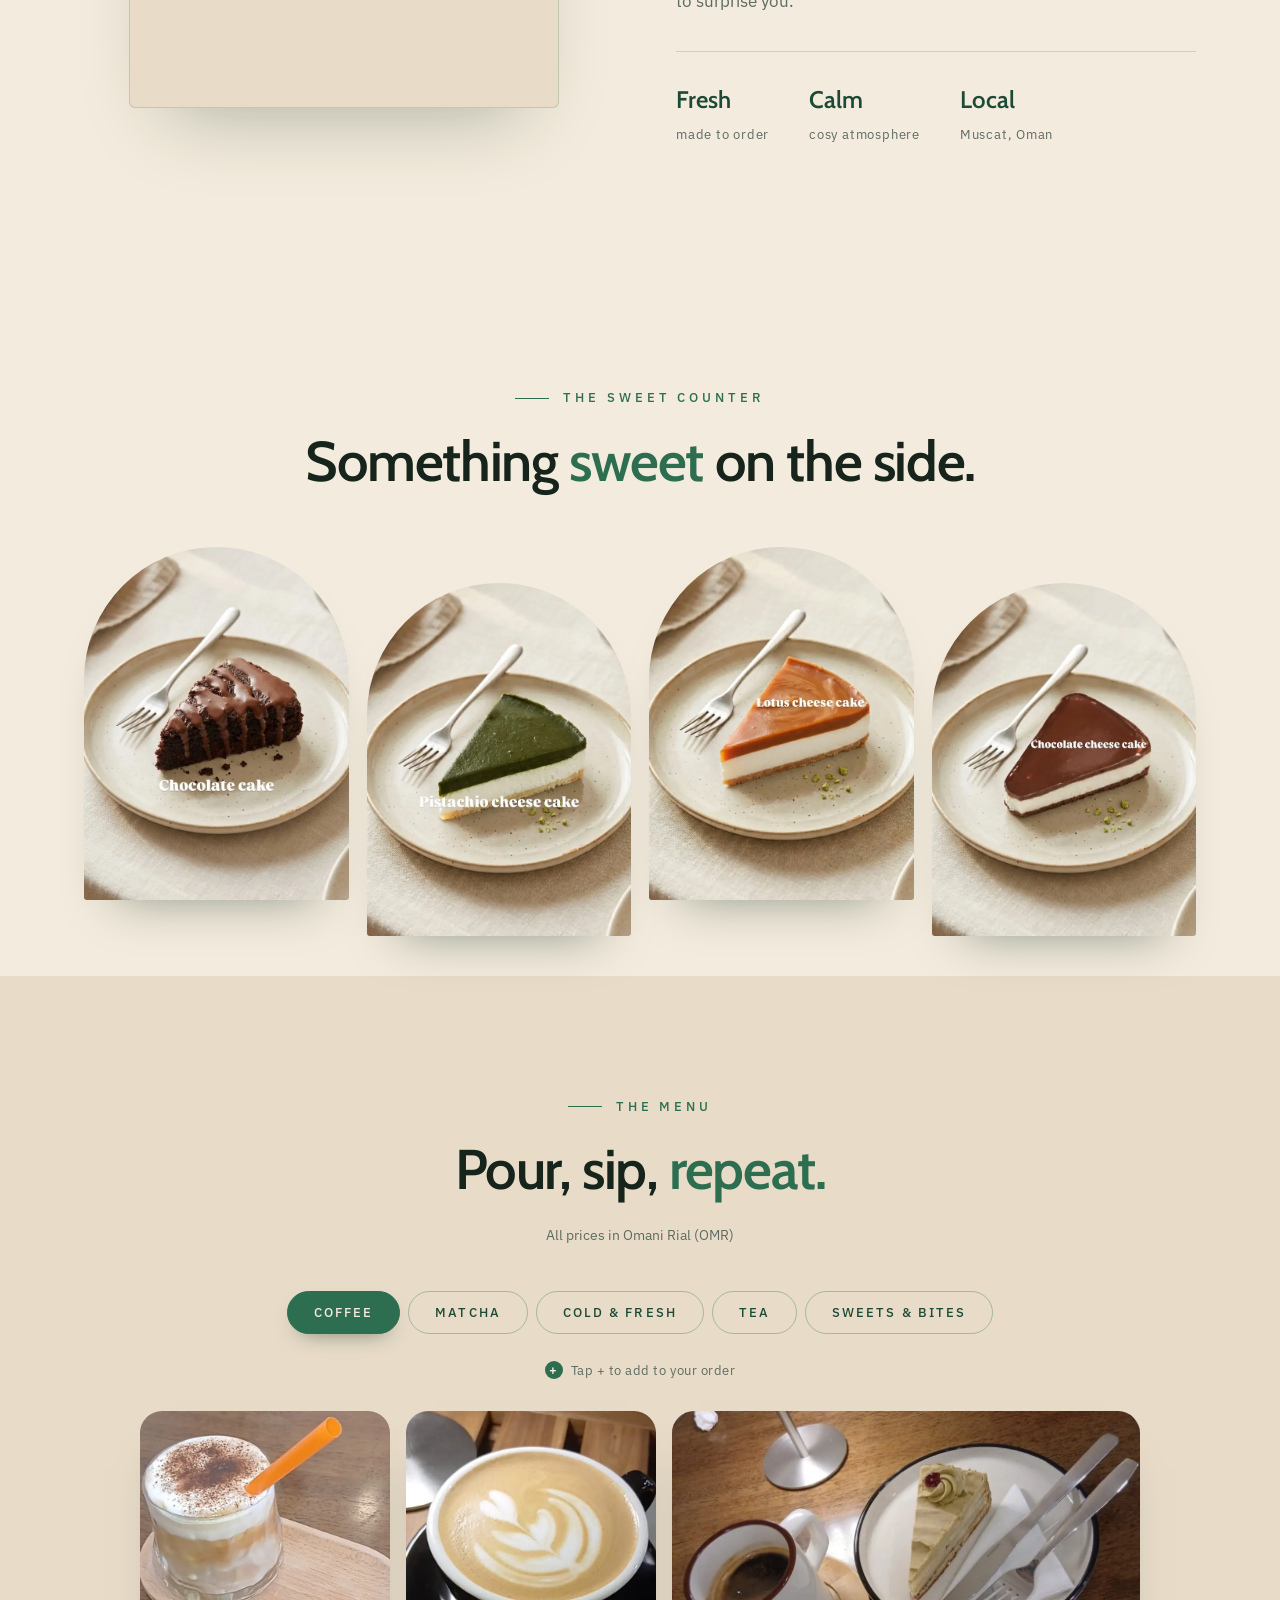
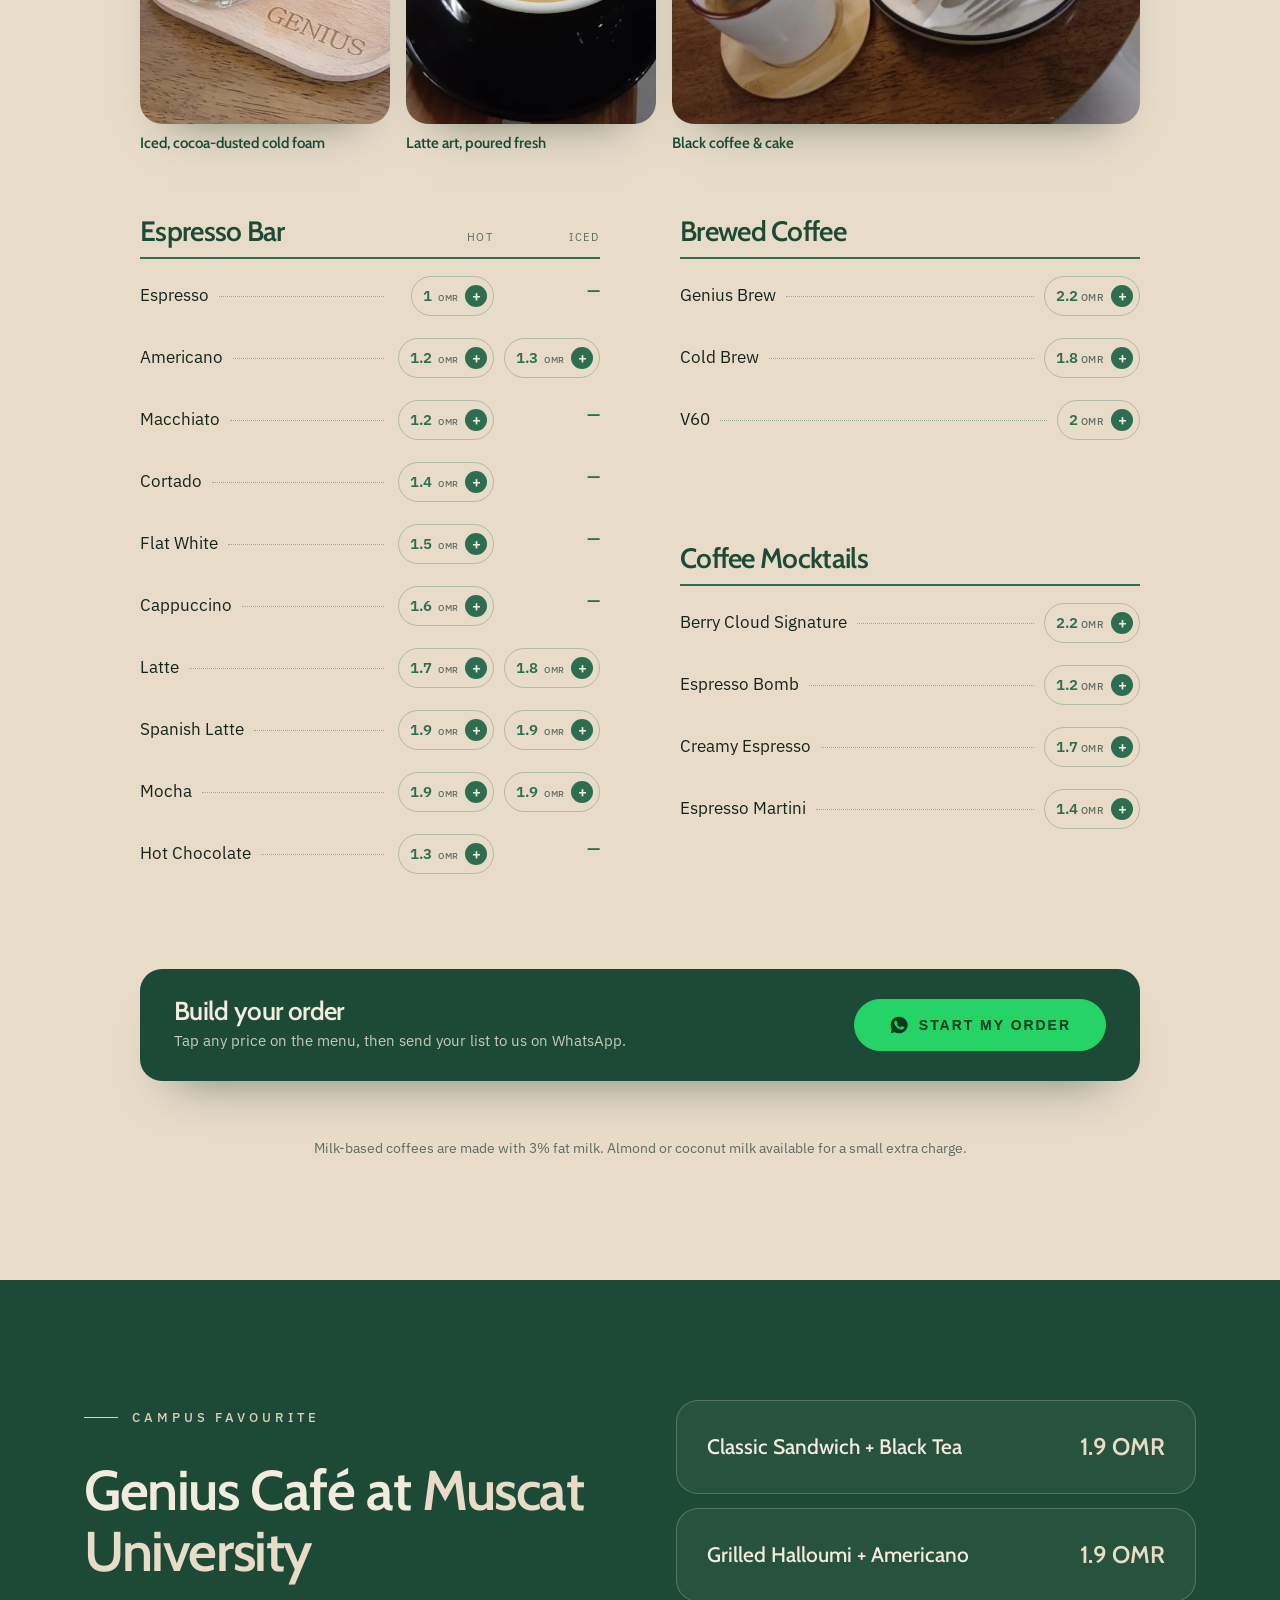
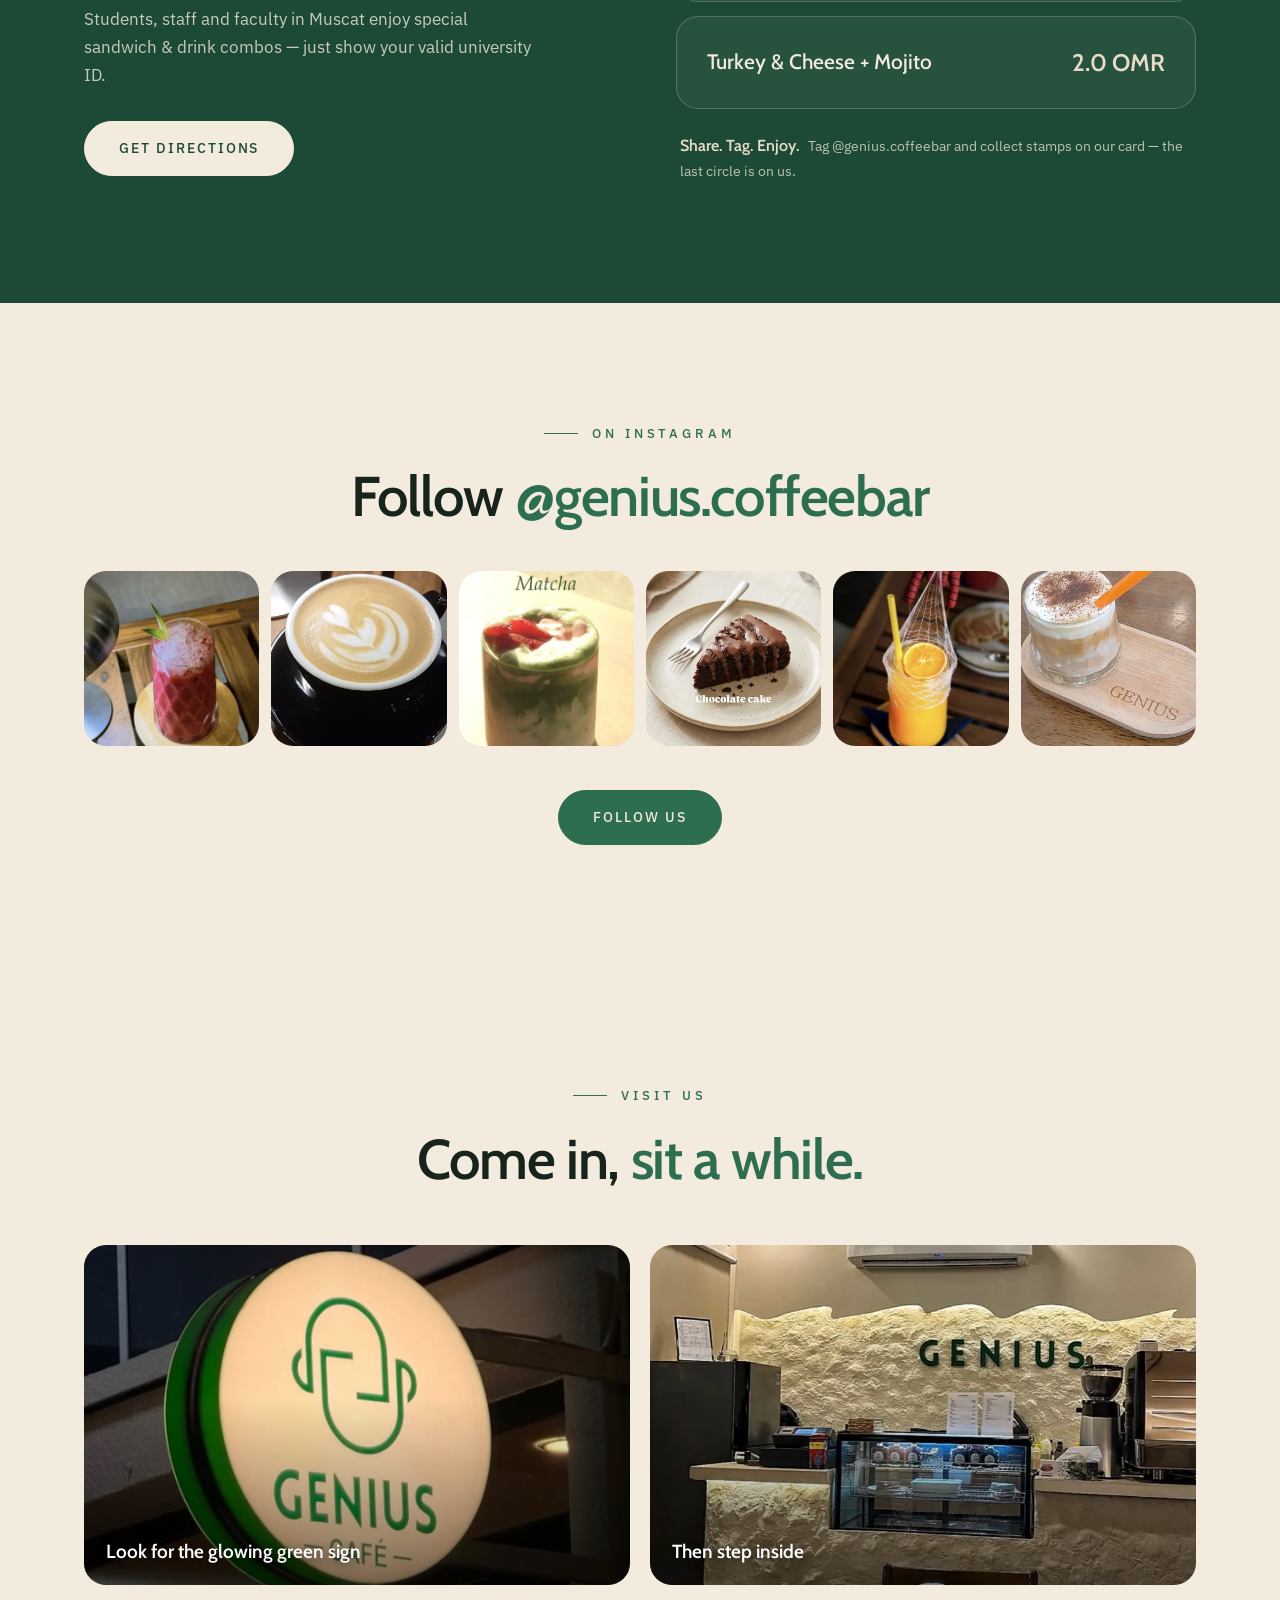
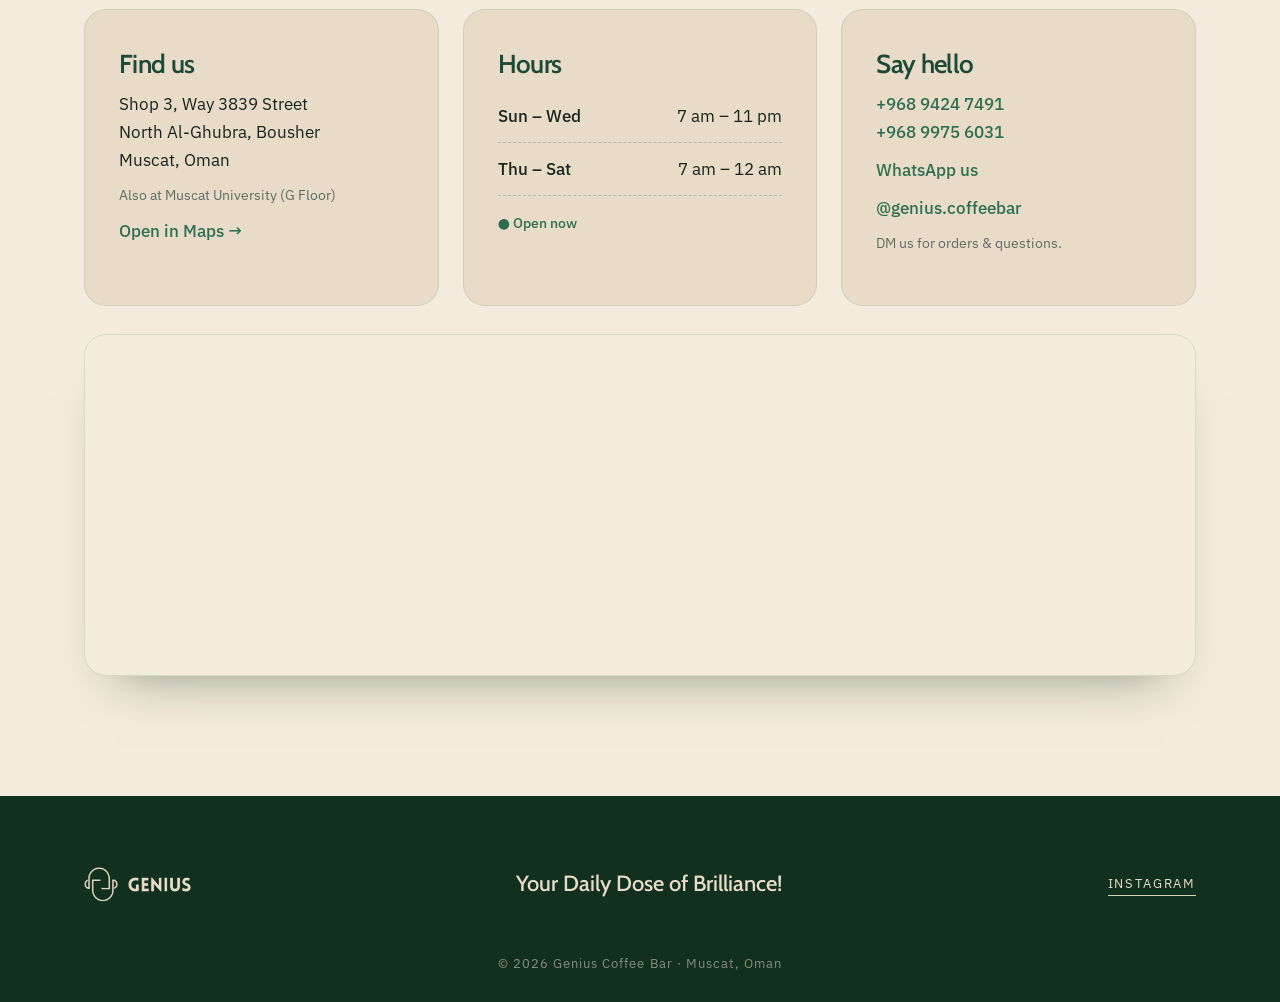
==== commit 9dacb39a: "Admin portal (orders, menu, photos, settings) + live CMS loader Supabase-backed admin at /admin/, so" ====
--- a/index.html
+++ b/index.html
@@ -9,7 +9,7 @@
 <link rel="preconnect" href="https://fonts.googleapis.com">
 <link rel="preconnect" href="https://fonts.gstatic.com" crossorigin>
 <link href="https://fonts.googleapis.com/css2?family=Cabin:wght@500;600;700&family=IBM+Plex+Sans:wght@300;400;500&display=swap" rel="stylesheet">
-<link rel="stylesheet" href="style.css?v=7">
+<link rel="stylesheet" href="style.css?v=9">
 
 <link rel="canonical" href="https://shajedulkarim.github.io/genius-coffeebar/">
 <meta name="robots" content="index,follow,max-image-preview:large">
@@ -33,6 +33,7 @@
 <script type="application/ld+json">{"@context": "https://schema.org", "@type": "CafeOrCoffeeShop", "name": "Genius Coffee Bar", "alternateName": "Genius Café", "url": "https://shajedulkarim.github.io/genius-coffeebar/", "image": "https://shajedulkarim.github.io/genius-coffeebar/img/og.jpg", "logo": "https://shajedulkarim.github.io/genius-coffeebar/icon-512.png", "description": "Genius Coffee Bar in Al Ghubra, Muscat. Specialty coffee, matcha, fresh juices, smoothies and sweets. Open daily from 7 am. Your daily dose of brilliance.", "telephone": "+96894247491", "priceRange": "OMR 0.6 - 2.5", "servesCuisine": ["Coffee", "Matcha", "Juices", "Desserts", "Sandwiches"], "hasMenu": "https://shajedulkarim.github.io/genius-coffeebar/#menu", "address": {"@type": "PostalAddress", "streetAddress": "Shop 3, Way 3839 Street, North Al-Ghubra", "addressLocality": "Muscat", "addressRegion": "Bousher", "addressCountry": "OM"}, "openingHoursSpecification": [{"@type": "OpeningHoursSpecification", "dayOfWeek": ["Sunday", "Monday", "Tuesday", "Wednesday"], "opens": "07:00", "closes": "23:00"}, {"@type": "OpeningHoursSpecification", "dayOfWeek": ["Thursday", "Friday", "Saturday"], "opens": "07:00", "closes": "23:59"}], "sameAs": ["https://www.instagram.com/genius.coffeebar"]}</script>
 </head>
 <body>
+<div class="announce" id="announce" role="status" hidden></div>
 
 <!-- reusable logo mark -->
 <svg width="0" height="0" style="position:absolute" aria-hidden="true">
@@ -268,7 +269,9 @@
   <a href="https://www.google.com/maps/search/?api=1&query=Genius.Coffeebar+Muscat" target="_blank" rel="noopener"><svg viewBox="0 0 24 24" aria-hidden="true"><path d="M12 2a7 7 0 00-7 7c0 5 7 13 7 13s7-8 7-13a7 7 0 00-7-7zm0 9.5A2.5 2.5 0 119.5 9 2.5 2.5 0 0112 11.5z"/></svg>Directions</a>
 </nav>
 
-<script src="menu.js?v=7" defer></script>
-<script src="script.js?v=7" defer></script>
+<script src="config.js?v=9"></script>
+<script src="menu.js?v=9" defer></script>
+<script src="cms.js?v=9" defer></script>
+<script src="script.js?v=9" defer></script>
 </body>
 </html>
--- a/style.css
+++ b/style.css
@@ -529,3 +529,15 @@
   .pbtn{padding:6px 6px 6px 10px;gap:5px}
 }
 @media(max-width:380px){.group .p2 .cell,.cols span,.group .p2 b.na{width:90px}.pbtn{padding-left:8px}.group .p2 .pbtn b::after{margin-left:2px}}
+
+/* ===== admin-driven bits: announcement bar, sold out ===== */
+.announce{position:fixed;inset:0 0 auto 0;z-index:70;min-height:36px;display:flex;align-items:center;justify-content:center;text-align:center;padding:6px 16px;background:var(--green-dd);color:var(--cream-2);font:500 13px/1.35 var(--sans);letter-spacing:.04em}
+.announce[hidden]{display:none}
+body.has-announce .nav{top:36px}
+body.has-announce .hero{padding-top:36px}
+.is-sold .n{opacity:.55}
+.so{margin-left:8px;padding:2px 8px;border-radius:99px;background:rgba(45,110,80,.14);color:var(--green-d);font:600 10px/1.4 var(--sans);letter-spacing:.1em;text-transform:uppercase;vertical-align:middle;white-space:nowrap}
+.pbtn.sold{pointer-events:none;cursor:default;opacity:.45;min-height:44px;display:inline-flex;align-items:center;padding:6px 11px;border:1px dashed rgba(45,110,80,.4);border-radius:99px}
+.pbtn.sold b{text-decoration:line-through}
+.group .p2 .pbtn.sold b::after{display:inline!important;font-size:9px;margin-left:3px}
+.group .p2 .cell .pbtn.sold{width:100%;justify-content:center}
